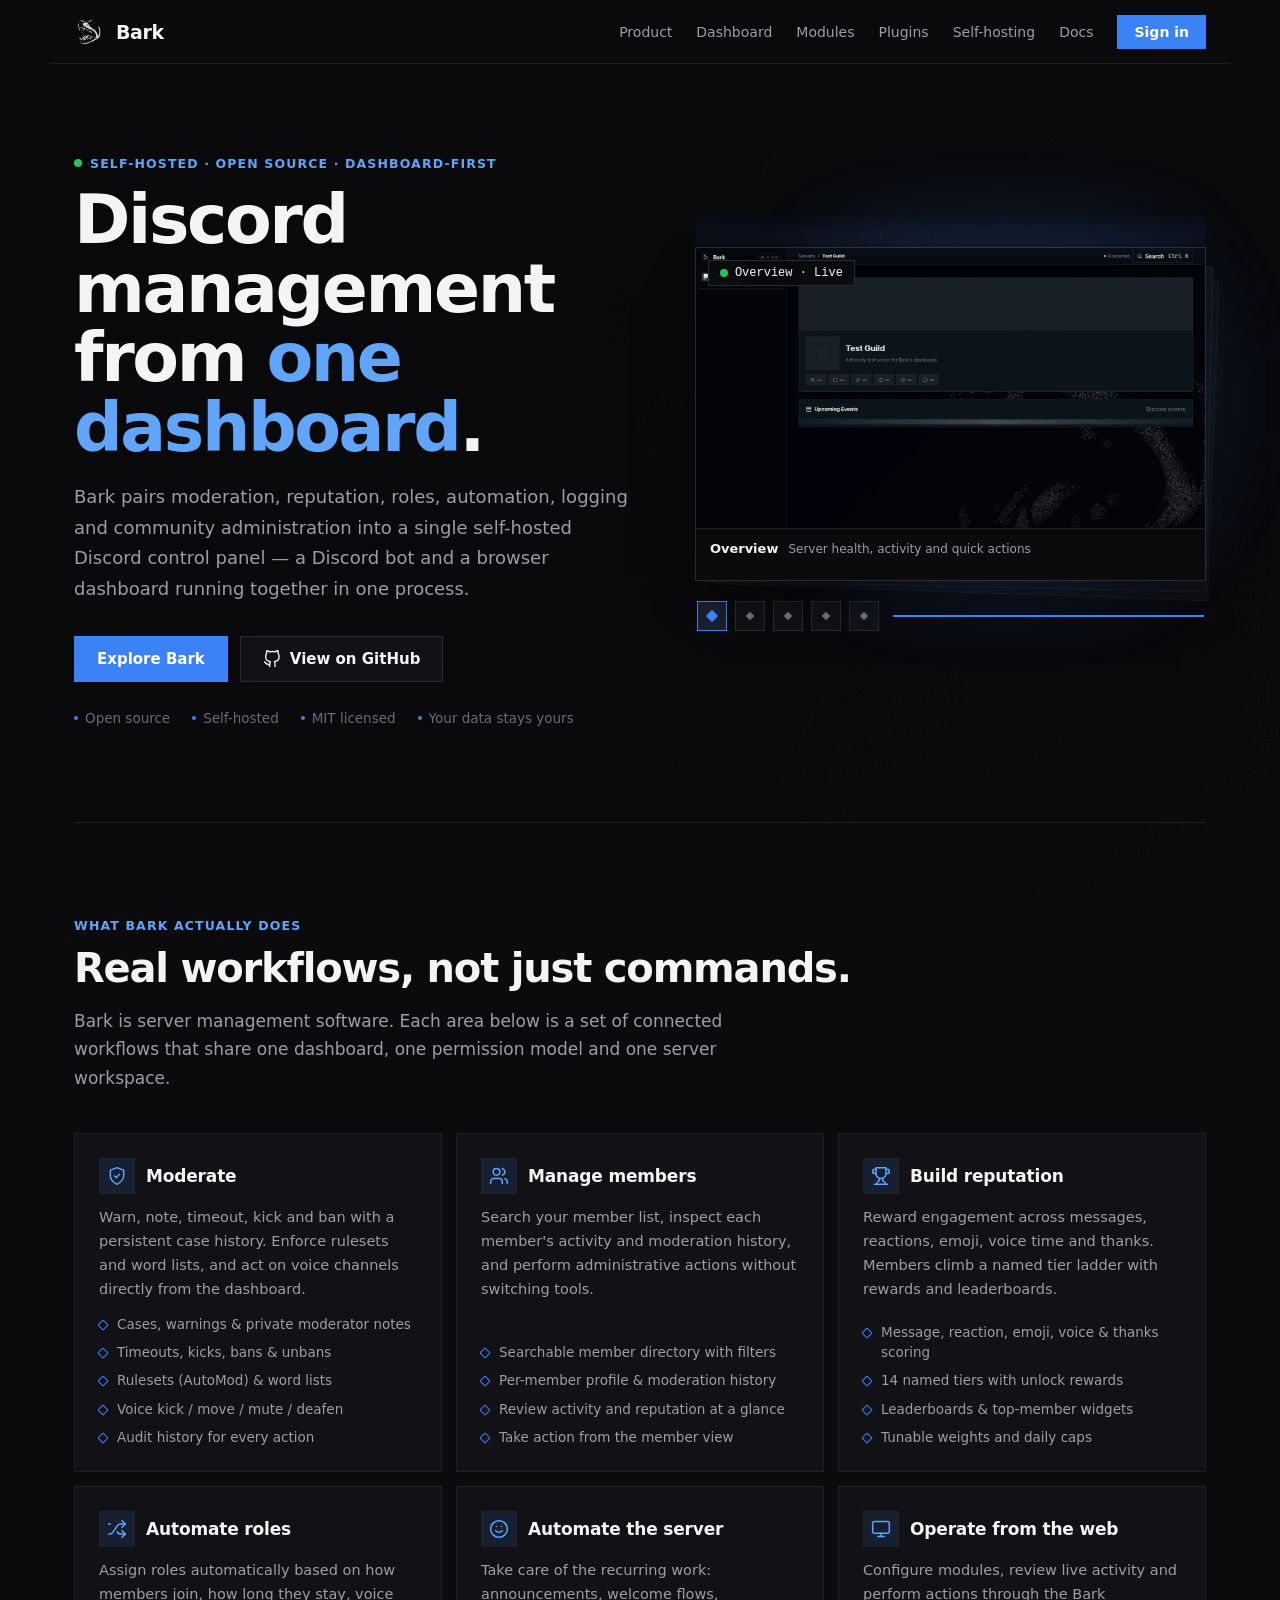
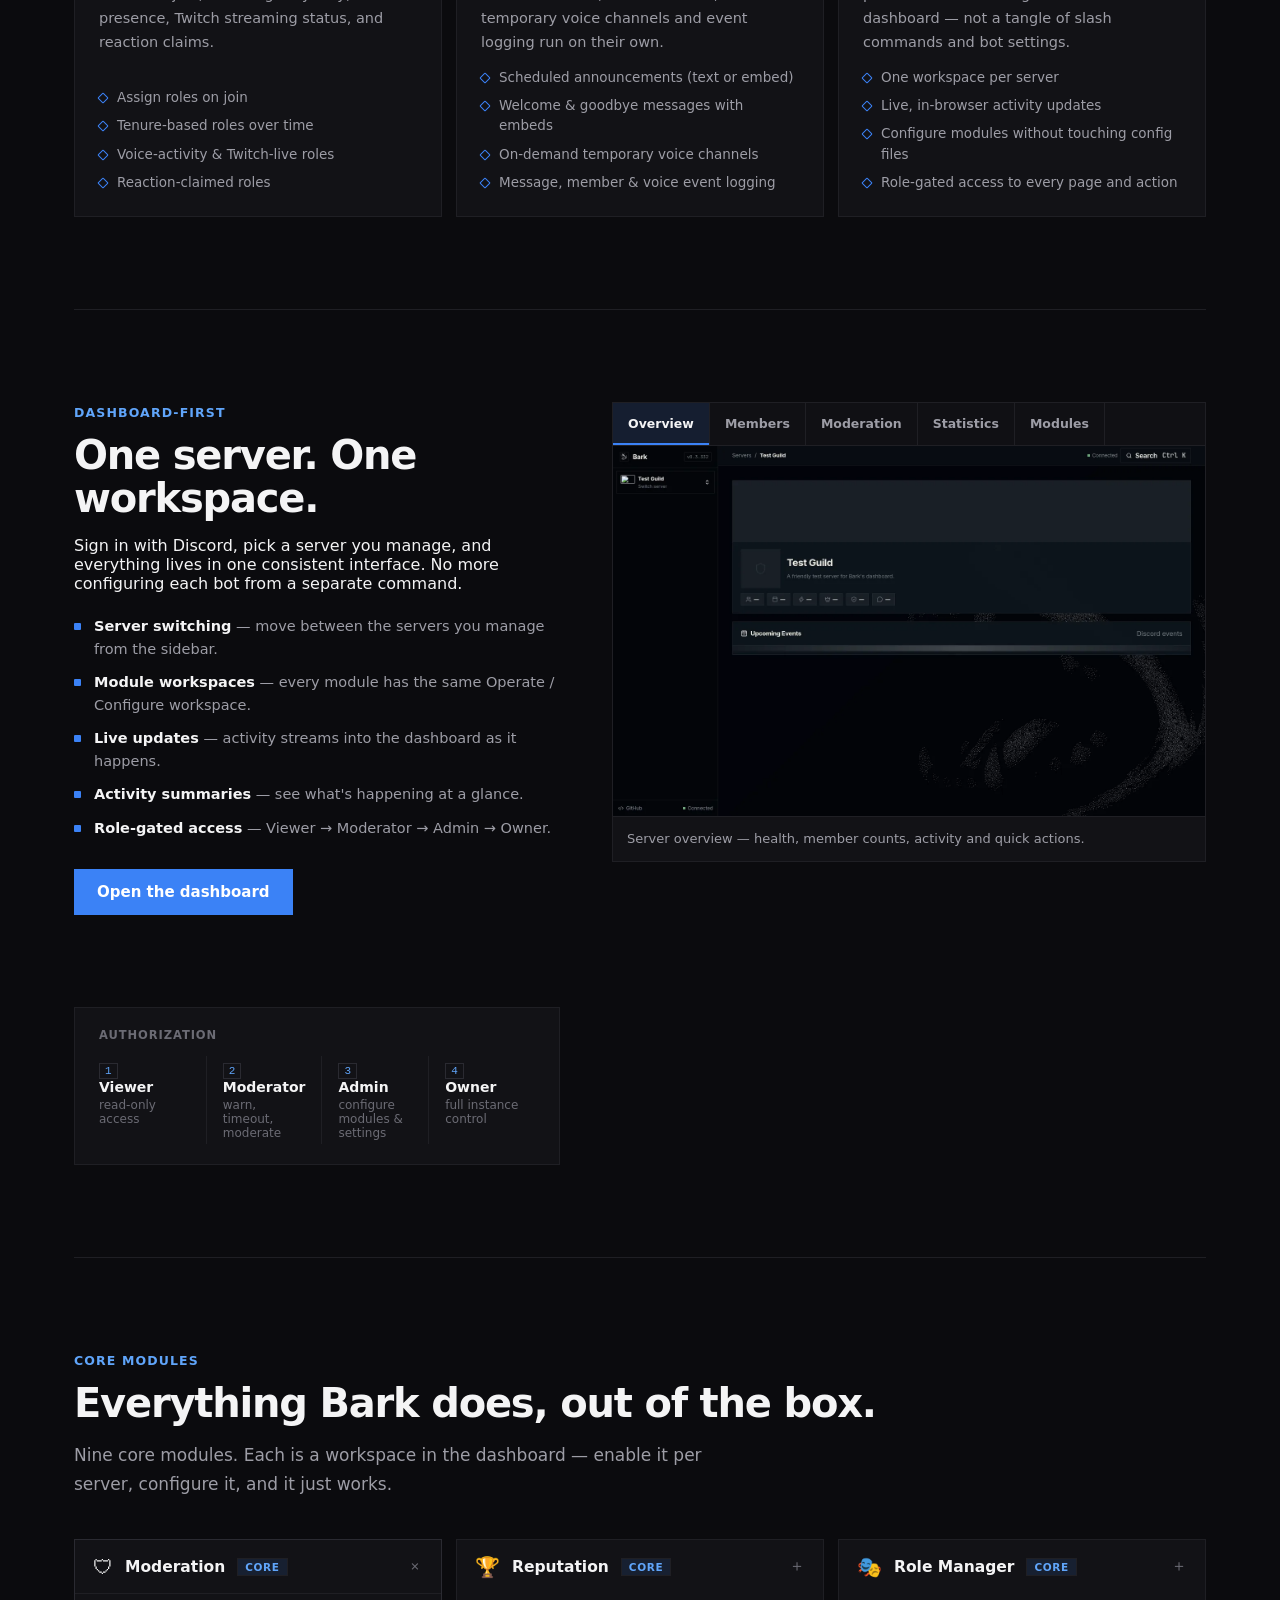
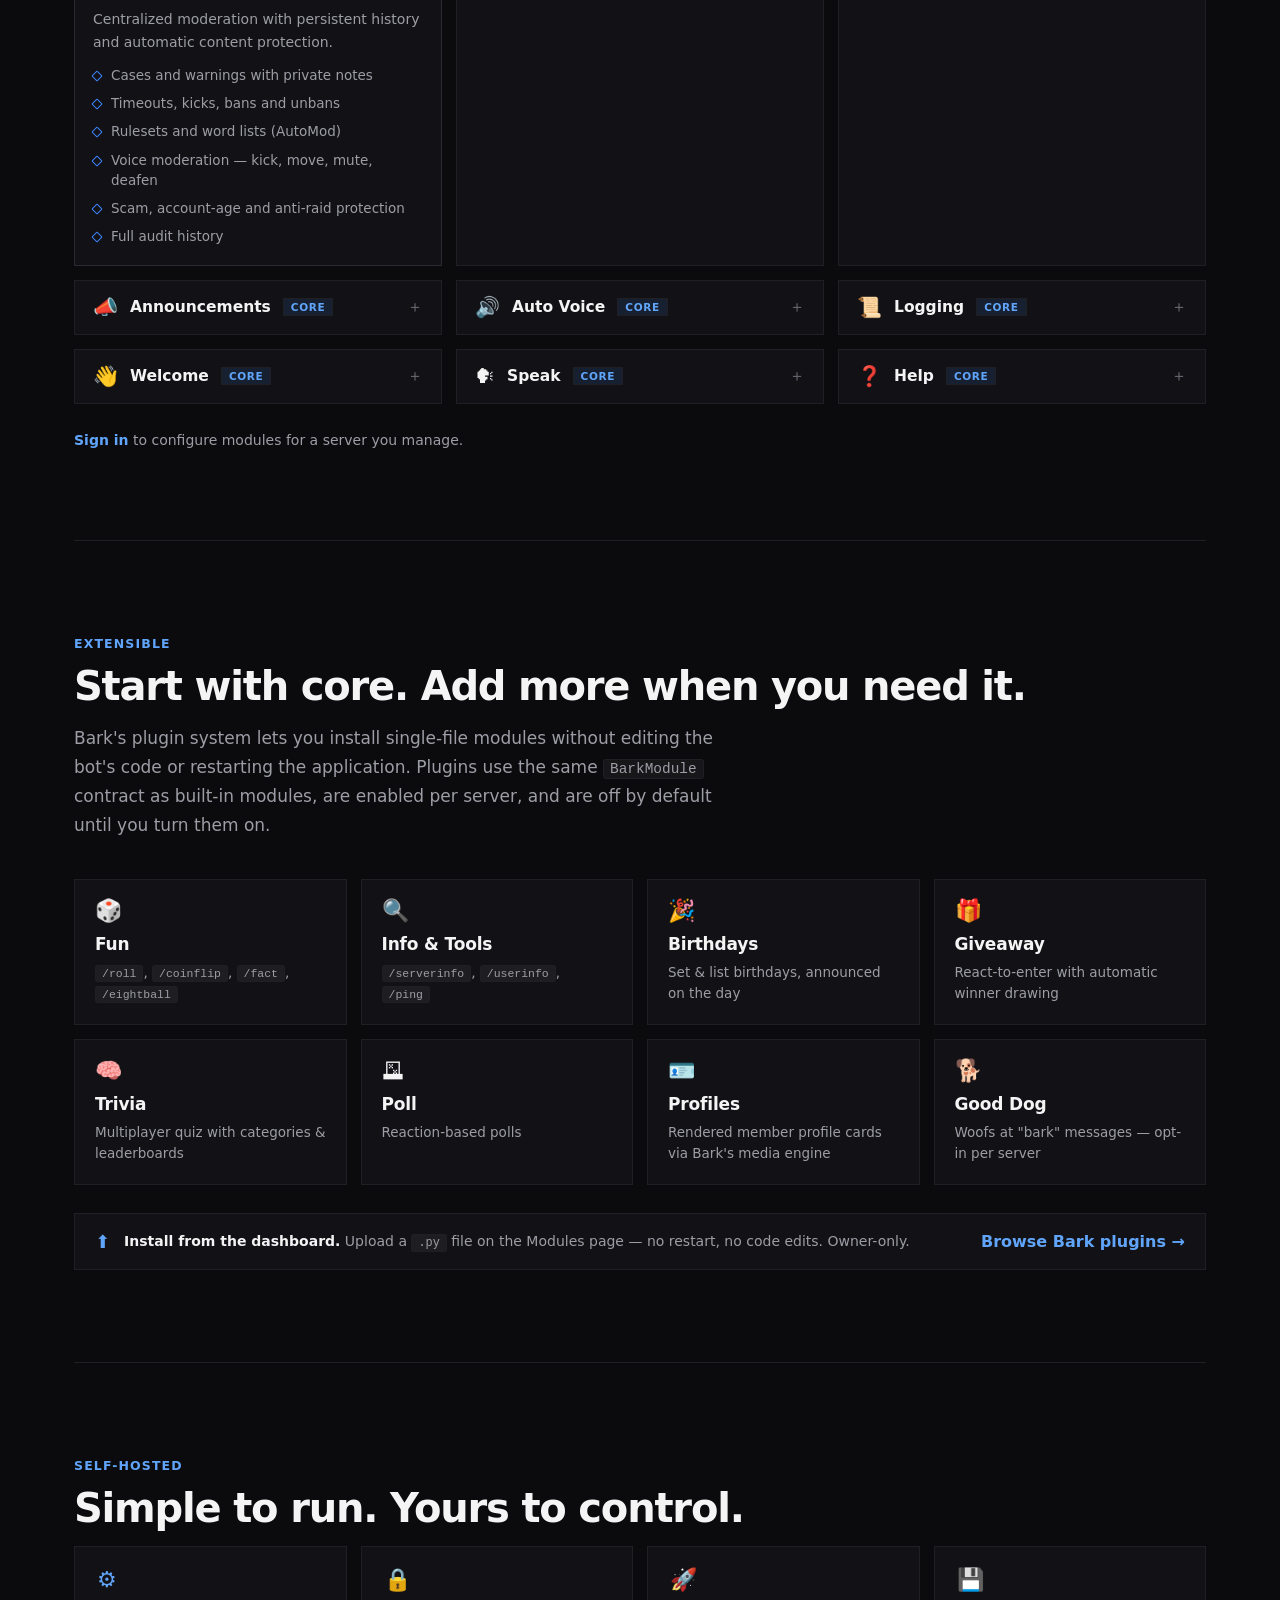
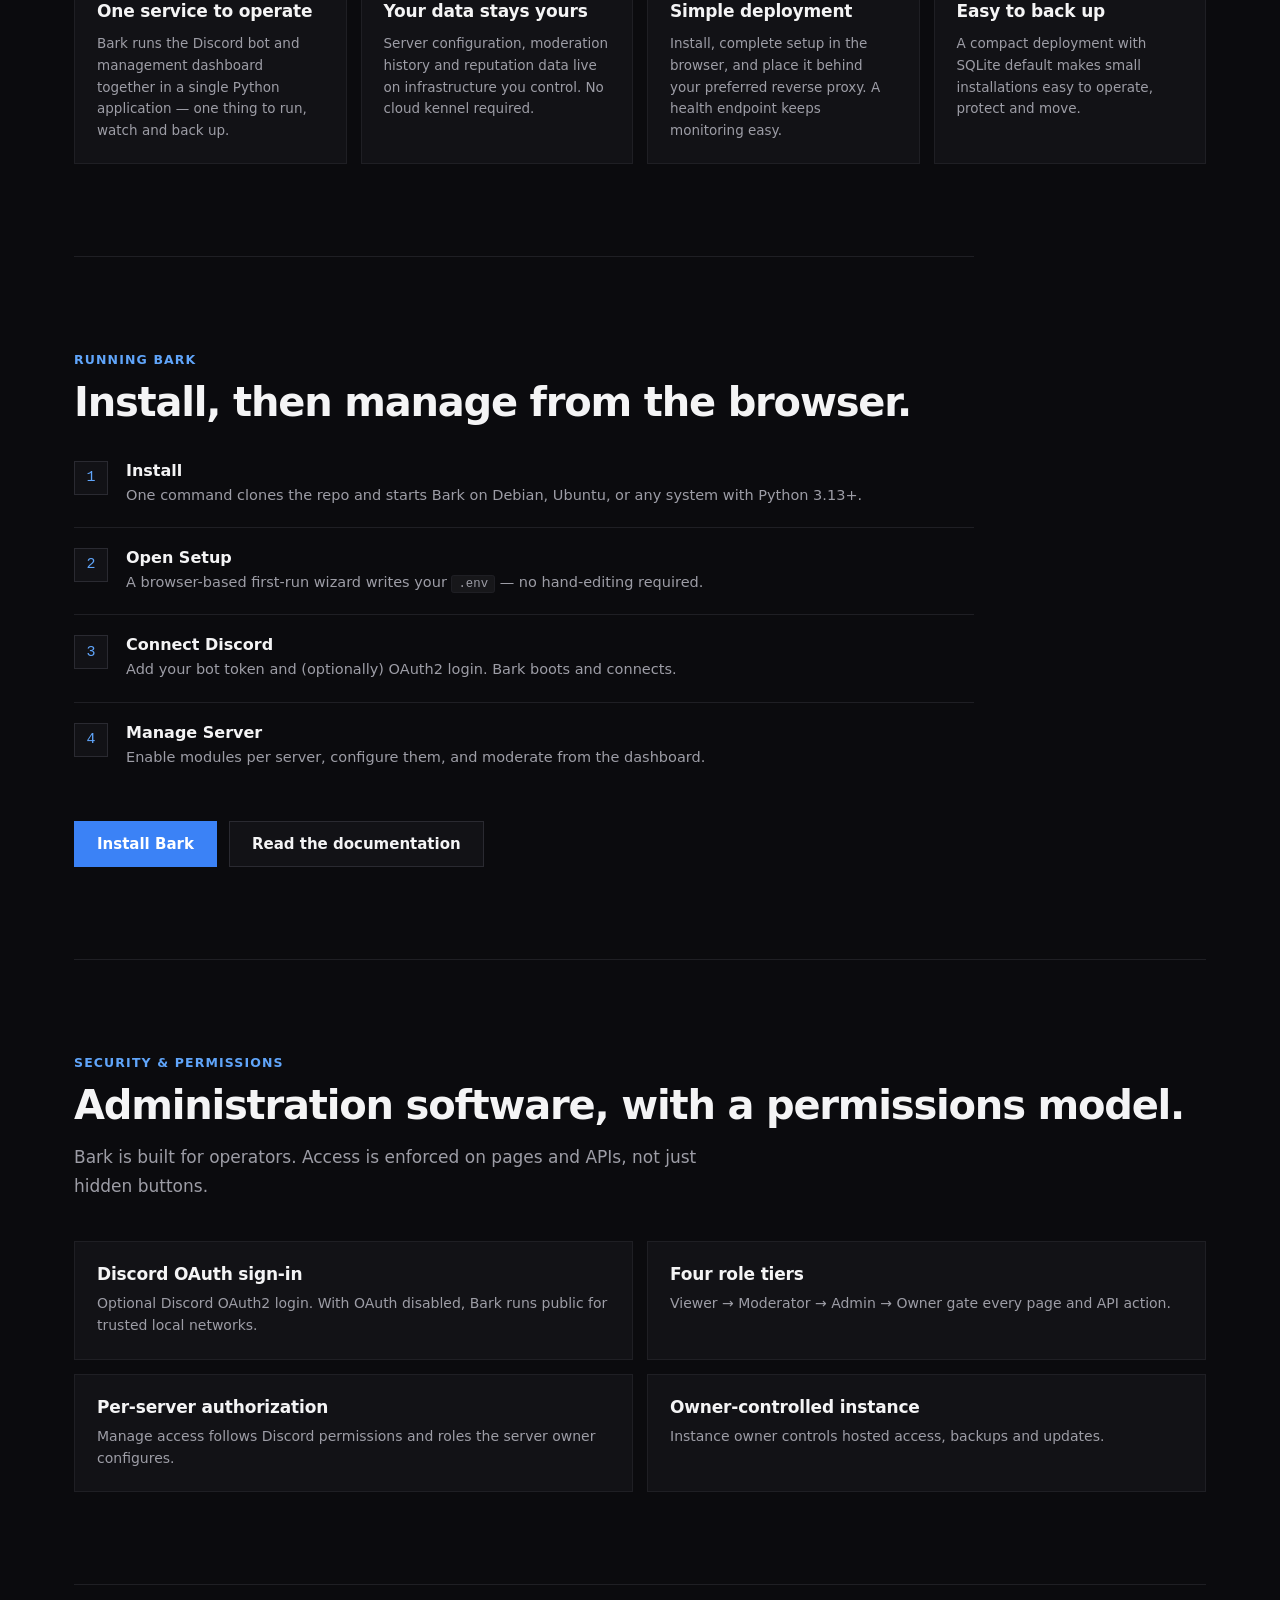
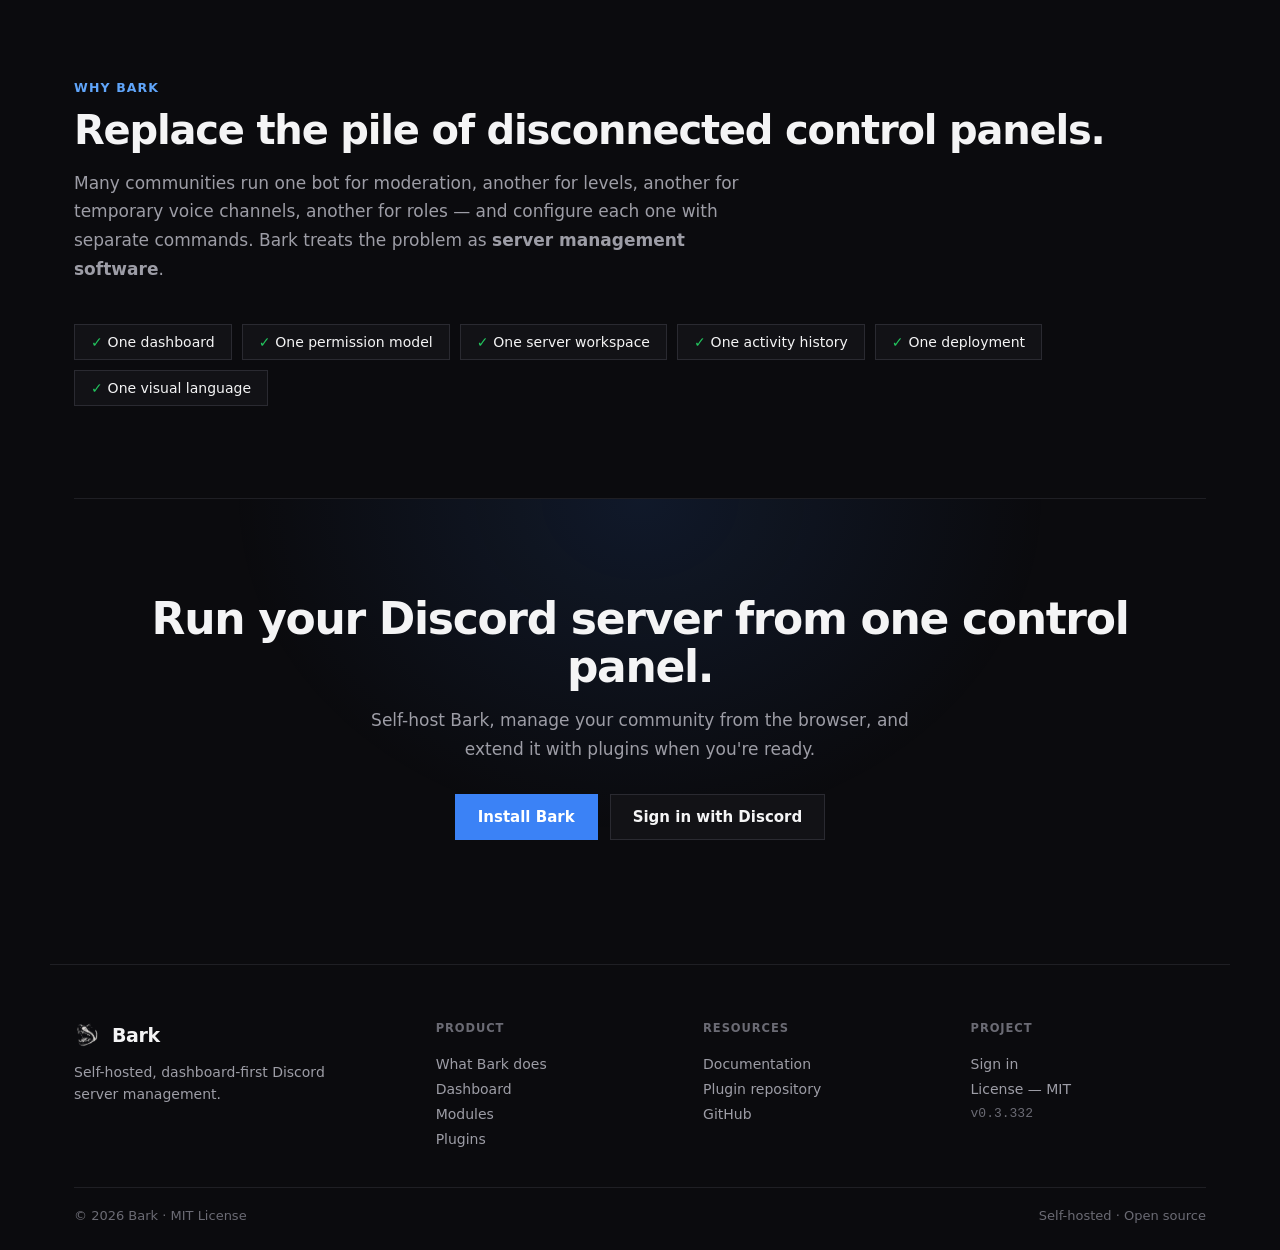
==== index.html @ 57fdc461 "feat: animate hero through dashboard pages with vivid 3D transforms" ====
<!doctype html>
<html lang="en" data-theme="dark">
<head>
  <meta charset="utf-8">
  <meta name="viewport" content="width=device-width, initial-scale=1">
  <title>Bark — Self-hosted Discord server management</title>
  <meta name="description" content="Bark is a self-hosted, dashboard-first Discord management bot for moderation, reputation, roles, automation, logging and community administration. Discord bot and web dashboard in one process.">
  <link rel="canonical" href="https://bark.warx.org/">

  <!-- Open Graph -->
  <meta property="og:site_name" content="Bark">
  <meta property="og:title" content="Bark — Self-hosted Discord server management">
  <meta property="og:description" content="A self-hosted, dashboard-first Discord management bot. Moderation, reputation, roles, automation, logging and community administration from one server workspace.">
  <meta property="og:type" content="website">
  <meta property="og:url" content="https://bark.warx.org/">
  <meta property="og:image" content="https://bark.warx.org/assets/bark-og.png">
  <meta property="og:image:width" content="1200">
  <meta property="og:image:height" content="630">
  <meta property="og:image:alt" content="Bark — Discord management from one dashboard">

  <!-- Twitter Card -->
  <meta name="twitter:card" content="summary_large_image">
  <meta name="twitter:title" content="Bark — Self-hosted Discord server management">
  <meta name="twitter:description" content="A self-hosted, dashboard-first Discord management bot. Moderation, reputation, roles, automation, logging and community administration from one server workspace.">
  <meta name="twitter:image" content="https://bark.warx.org/assets/bark-og.png">
  <meta name="twitter:image:alt" content="Bark — Discord management from one dashboard">

  <meta name="theme-color" content="#3b82f6">
  <link rel="icon" type="image/png" href="assets/bark-avatar.png">

  <!-- Self-hosted fonts (matches the dashboard's no-CDN rule) -->
  <link rel="preload" href="assets/fonts/inter-latin.woff2" as="font" type="font/woff2" crossorigin>
  <link rel="preload" href="assets/fonts/inter-latin-600.woff2" as="font" type="font/woff2" crossorigin>
  <link rel="preload" href="assets/fonts/inter-latin-700.woff2" as="font" type="font/woff2" crossorigin>
  <link rel="stylesheet" href="assets/style.css?v=11">
</head>
<body>
  <a class="skip-link" href="#main">Skip to content</a>
  <div class="backdrop" aria-hidden="true"></div>

  <header class="site-header" id="top">
    <a href="/" class="brand" aria-label="Bark home"><img src="assets/bark-avatar.png" alt="" width="32" height="32"><span>Bark</span></a>
    <nav class="site-nav" aria-label="Primary" id="site-nav">
      <a href="#product">Product</a>
      <a href="#dashboard">Dashboard</a>
      <a href="#modules">Modules</a>
      <a href="#plugins">Plugins</a>
      <a href="#self-hosting">Self-hosting</a>
      <a href="https://github.com/warmbo/bark" target="_blank" rel="noopener">Docs</a>
      <a href="/auth/login" class="nav-cta">Sign in</a>
    </nav>
    <button class="nav-toggle" id="nav-toggle" aria-expanded="false" aria-controls="site-nav" aria-label="Toggle navigation">
      <span></span><span></span><span></span>
    </button>
  </header>

  <main id="main">
    <!-- ══════════════ HERO ══════════════ -->
    <section class="hero">
      <div class="hero-inner">
        <div class="eyebrow"><span class="dot-green"></span>Self-hosted · Open source · Dashboard-first</div>
        <h1>Discord management from <span class="accent">one dashboard</span>.</h1>
        <p class="hero-copy">
          Bark pairs moderation, reputation, roles, automation, logging and community
          administration into a single self-hosted Discord control panel — a Discord bot
          and a browser dashboard running together in one process.
        </p>
        <div class="actions">
          <a href="#dashboard" class="button button-primary">Explore Bark</a>
          <a href="https://github.com/warmbo/bark" target="_blank" rel="noopener" class="button button-secondary">
            <svg width="18" height="18" viewBox="0 0 24 24" fill="none" stroke="currentColor" stroke-width="1.8" stroke-linecap="round" stroke-linejoin="round" aria-hidden="true"><path d="M9 19c-5 1.5-5-2.5-7-3m14 6v-3.87a3.37 3.37 0 0 0-.94-2.61c3.14-.35 6.44-1.54 6.44-7A5.44 5.44 0 0 0 20 4.77 5.07 5.07 0 0 0 19.91 1S18.73.65 16 2.48a13.38 13.38 0 0 0-7 0C6.27.65 5.09 1 5.09 1A5.07 5.07 0 0 0 5 4.77a5.44 5.44 0 0 0-1.5 3.78c0 5.42 3.3 6.61 6.44 7A3.37 3.37 0 0 0 9 18.13V22"/></svg>
            View on GitHub
          </a>
        </div>
        <ul class="trust-list" aria-label="Bark trust indicators">
          <li>Open source</li><li>Self-hosted</li><li>MIT licensed</li><li>Your data stays yours</li>
        </ul>
      </div>

      <div class="hero-showcase" data-hero-showcase aria-label="Animated tour of Bark dashboard pages">
        <div class="hero-deck">
          <div class="hero-deck-glow" aria-hidden="true"></div>
          <figure class="hero-page is-active" data-hero-page="overview">
            <img src="assets/screenshots/01-overview.webp" alt="Bark server overview with activity, member counts and quick actions" loading="eager" fetchpriority="high" width="1440" height="900">
            <figcaption><strong>Overview</strong><span>Server health, activity and quick actions</span></figcaption>
          </figure>
          <figure class="hero-page" data-hero-page="members" hidden>
            <img src="assets/screenshots/members.webp" alt="Bark searchable member directory" loading="lazy" width="1440" height="900">
            <figcaption><strong>Members</strong><span>Search, inspect and manage your community</span></figcaption>
          </figure>
          <figure class="hero-page" data-hero-page="moderation" hidden>
            <img src="assets/screenshots/moderation.webp" alt="Bark moderation workspace" loading="lazy" width="1440" height="900">
            <figcaption><strong>Moderation</strong><span>Cases, warnings, rulesets and voice actions</span></figcaption>
          </figure>
          <figure class="hero-page" data-hero-page="stats" hidden>
            <img src="assets/screenshots/stats.webp" alt="Bark statistics dashboard with activity charts" loading="lazy" width="1440" height="900">
            <figcaption><strong>Statistics</strong><span>Growth, engagement and reputation trends</span></figcaption>
          </figure>
          <figure class="hero-page" data-hero-page="modules" hidden>
            <img src="assets/screenshots/modules.webp" alt="Bark modules page with per-server controls" loading="lazy" width="1440" height="900">
            <figcaption><strong>Modules</strong><span>Enable and configure features per server</span></figcaption>
          </figure>
          <div class="shot-status"><span class="dot-green"></span><span data-hero-status aria-live="polite">Overview · Live</span></div>
          <div class="hero-scanline" aria-hidden="true"></div>
        </div>
        <div class="hero-page-controls" aria-label="Choose a dashboard page">
          <button type="button" class="hero-page-dot is-active" data-hero-control="overview" aria-label="Show Overview" aria-pressed="true"></button>
          <button type="button" class="hero-page-dot" data-hero-control="members" aria-label="Show Members" aria-pressed="false"></button>
          <button type="button" class="hero-page-dot" data-hero-control="moderation" aria-label="Show Moderation" aria-pressed="false"></button>
          <button type="button" class="hero-page-dot" data-hero-control="stats" aria-label="Show Statistics" aria-pressed="false"></button>
          <button type="button" class="hero-page-dot" data-hero-control="modules" aria-label="Show Modules" aria-pressed="false"></button>
          <span class="hero-progress" aria-hidden="true"><span class="hero-progress-fill"></span></span>
        </div>
      </div>
    </section>

    <!-- ══════════════ WHAT BARK ACTUALLY DOES ══════════════ -->
    <section class="content-section" id="product">
      <p class="eyebrow">What Bark actually does</p>
      <h2>Real workflows, not just commands.</h2>
      <p class="section-lead">Bark is server management software. Each area below is a set of connected workflows that share one dashboard, one permission model and one server workspace.</p>

      <div class="workflow-grid reveal">
        <article class="workflow-card">
          <div class="wf-head"><span class="wf-icon" aria-hidden="true"><svg width="20" height="20" viewBox="0 0 24 24" fill="none" stroke="currentColor" stroke-width="1.8" stroke-linecap="round" stroke-linejoin="round"><path d="M12 22s8-4 8-10V5l-8-3-8 3v7c0 6 8 10 8 10Z"/><path d="m9 12 2 2 4-4"/></svg></span><h3>Moderate</h3></div>
          <p>Warn, note, timeout, kick and ban with a persistent case history. Enforce rulesets and word lists, and act on voice channels directly from the dashboard.</p>
          <ul class="cap-list">
            <li>Cases, warnings &amp; private moderator notes</li>
            <li>Timeouts, kicks, bans &amp; unbans</li>
            <li>Rulesets (AutoMod) &amp; word lists</li>
            <li>Voice kick / move / mute / deafen</li>
            <li>Audit history for every action</li>
          </ul>
        </article>

        <article class="workflow-card">
          <div class="wf-head"><span class="wf-icon" aria-hidden="true"><svg width="20" height="20" viewBox="0 0 24 24" fill="none" stroke="currentColor" stroke-width="1.8" stroke-linecap="round" stroke-linejoin="round"><path d="M16 21v-2a4 4 0 0 0-4-4H6a4 4 0 0 0-4 4v2"/><circle cx="9" cy="7" r="4"/><path d="M22 21v-2a4 4 0 0 0-3-3.87M16 3.13a4 4 0 0 1 0 7.75"/></svg></span><h3>Manage members</h3></div>
          <p>Search your member list, inspect each member's activity and moderation history, and perform administrative actions without switching tools.</p>
          <ul class="cap-list">
            <li>Searchable member directory with filters</li>
            <li>Per-member profile &amp; moderation history</li>
            <li>Review activity and reputation at a glance</li>
            <li>Take action from the member view</li>
          </ul>
        </article>

        <article class="workflow-card">
          <div class="wf-head"><span class="wf-icon" aria-hidden="true"><svg width="20" height="20" viewBox="0 0 24 24" fill="none" stroke="currentColor" stroke-width="1.8" stroke-linecap="round" stroke-linejoin="round"><path d="M6 9H4.5a2.5 2.5 0 0 1 0-5H6"/><path d="M18 9h1.5a2.5 2.5 0 0 0 0-5H18"/><path d="M4 22h16"/><path d="M10 14.66V17c0 .55-.47.98-.97 1.21C7.85 18.75 7 20.24 7 22"/><path d="M14 14.66V17c0 .55.47.98.97 1.21C16.15 18.75 17 20.24 17 22"/><path d="M18 2H6v7a6 6 0 0 0 12 0V2Z"/></svg></span><h3>Build reputation</h3></div>
          <p>Reward engagement across messages, reactions, emoji, voice time and thanks. Members climb a named tier ladder with rewards and leaderboards.</p>
          <ul class="cap-list">
            <li>Message, reaction, emoji, voice &amp; thanks scoring</li>
            <li>14 named tiers with unlock rewards</li>
            <li>Leaderboards &amp; top-member widgets</li>
            <li>Tunable weights and daily caps</li>
          </ul>
        </article>

        <article class="workflow-card">
          <div class="wf-head"><span class="wf-icon" aria-hidden="true"><svg width="20" height="20" viewBox="0 0 24 24" fill="none" stroke="currentColor" stroke-width="1.8" stroke-linecap="round" stroke-linejoin="round"><path d="M2 18h1.4c1.3 0 2.5-.6 3.3-1.7l6.1-8.6c.8-1.1 2-1.7 3.3-1.7H22"/><path d="m18 2 4 4-4 4"/><path d="M2 6h1.9"/><path d="M22 18h-5.9c-1.3 0-2.6-.7-3.3-1.8l-.5-.8"/><path d="m18 14 4 4-4 4"/></svg></span><h3>Automate roles</h3></div>
          <p>Assign roles automatically based on how members join, how long they stay, voice presence, Twitch streaming status, and reaction claims.</p>
          <ul class="cap-list">
            <li>Assign roles on join</li>
            <li>Tenure-based roles over time</li>
            <li>Voice-activity &amp; Twitch-live roles</li>
            <li>Reaction-claimed roles</li>
          </ul>
        </article>

        <article class="workflow-card">
          <div class="wf-head"><span class="wf-icon" aria-hidden="true"><svg width="20" height="20" viewBox="0 0 24 24" fill="none" stroke="currentColor" stroke-width="1.8" stroke-linecap="round" stroke-linejoin="round"><circle cx="12" cy="12" r="10"/><path d="M8 14s1.5 2 4 2 4-2 4-2"/><line x1="9" y1="9" x2="9.01" y2="9"/><line x1="15" y1="9" x2="15.01" y2="9"/></svg></span><h3>Automate the server</h3></div>
          <p>Take care of the recurring work: announcements, welcome flows, temporary voice channels and event logging run on their own.</p>
          <ul class="cap-list">
            <li>Scheduled announcements (text or embed)</li>
            <li>Welcome &amp; goodbye messages with embeds</li>
            <li>On-demand temporary voice channels</li>
            <li>Message, member &amp; voice event logging</li>
          </ul>
        </article>

        <article class="workflow-card">
          <div class="wf-head"><span class="wf-icon" aria-hidden="true"><svg width="20" height="20" viewBox="0 0 24 24" fill="none" stroke="currentColor" stroke-width="1.8" stroke-linecap="round" stroke-linejoin="round"><rect x="2" y="3" width="20" height="14" rx="2"/><line x1="8" y1="21" x2="16" y2="21"/><line x1="12" y1="17" x2="12" y2="21"/></svg></span><h3>Operate from the web</h3></div>
          <p>Configure modules, review live activity and perform actions through the Bark dashboard — not a tangle of slash commands and bot settings.</p>
          <ul class="cap-list">
            <li>One workspace per server</li>
            <li>Live, in-browser activity updates</li>
            <li>Configure modules without touching config files</li>
            <li>Role-gated access to every page and action</li>
          </ul>
        </article>
      </div>
    </section>

    <!-- ══════════════ DASHBOARD ══════════════ -->
    <section class="content-section dashboard-section" id="dashboard">
      <div class="section-copy">
        <p class="eyebrow">Dashboard-first</p>
        <h2>One server. One workspace.</h2>
        <p>
          Sign in with Discord, pick a server you manage, and everything lives in one
          consistent interface. No more configuring each bot from a separate command.
        </p>
        <ul class="dash-points">
          <li><strong>Server switching</strong> — move between the servers you manage from the sidebar.</li>
          <li><strong>Module workspaces</strong> — every module has the same Operate / Configure workspace.</li>
          <li><strong>Live updates</strong> — activity streams into the dashboard as it happens.</li>
          <li><strong>Activity summaries</strong> — see what's happening at a glance.</li>
          <li><strong>Role-gated access</strong> — Viewer → Moderator → Admin → Owner.</li>
        </ul>
        <a href="/auth/login" class="button button-primary">Open the dashboard</a>
      </div>

      <div class="dashboard-tour reveal" aria-label="Bark dashboard tour">
        <div class="tour-tabs" role="tablist" aria-label="Dashboard views">
          <button type="button" class="tour-tab" role="tab" aria-selected="true" aria-controls="tour-overview" id="tour-tab-overview" data-tour="overview">Overview</button>
          <button type="button" class="tour-tab" role="tab" aria-selected="false" aria-controls="tour-members" id="tour-tab-members" data-tour="members" tabindex="-1">Members</button>
          <button type="button" class="tour-tab" role="tab" aria-selected="false" aria-controls="tour-moderation" id="tour-tab-moderation" data-tour="moderation" tabindex="-1">Moderation</button>
          <button type="button" class="tour-tab" role="tab" aria-selected="false" aria-controls="tour-stats" id="tour-tab-stats" data-tour="stats" tabindex="-1">Statistics</button>
          <button type="button" class="tour-tab" role="tab" aria-selected="false" aria-controls="tour-modules" id="tour-tab-modules" data-tour="modules" tabindex="-1">Modules</button>
        </div>
        <div class="gallery">
        <figure class="gallery-item gallery-item-featured" id="tour-overview" role="tabpanel" aria-labelledby="tour-tab-overview" data-tour-panel="overview">
          <img src="assets/screenshots/01-overview.webp" alt="Bark server overview — stat cards, recent activity, quick actions and server info" loading="lazy" width="1440" height="900">
          <figcaption>Server overview — health, member counts, activity and quick actions.</figcaption>
        </figure>
        <figure class="gallery-item" id="tour-members" role="tabpanel" aria-labelledby="tour-tab-members" data-tour-panel="members">
          <img src="assets/screenshots/members.webp" alt="Bark member directory with search and filters" loading="lazy" width="1440" height="900">
          <figcaption>Member management — locate members and review their state.</figcaption>
        </figure>
        <figure class="gallery-item" id="tour-moderation" role="tabpanel" aria-labelledby="tour-tab-moderation" data-tour-panel="moderation">
          <img src="assets/screenshots/moderation.webp" alt="Bark moderation workspace with Operate and Configure tabs" loading="lazy" width="1440" height="900">
          <figcaption>Moderation — cases, warnings, notes, rulesets and voice.</figcaption>
        </figure>
        <figure class="gallery-item" id="tour-stats" role="tabpanel" aria-labelledby="tour-tab-stats" data-tour-panel="stats">
          <img src="assets/screenshots/stats.webp" alt="Bark statistics page with activity charts" loading="lazy" width="1440" height="900">
          <figcaption>Statistics — growth, activity and engagement, charted.</figcaption>
        </figure>
        <figure class="gallery-item" id="tour-modules" role="tabpanel" aria-labelledby="tour-tab-modules" data-tour-panel="modules">
          <img src="assets/screenshots/modules.webp" alt="Bark modules grid with per-module toggles" loading="lazy" width="1440" height="900">
          <figcaption>Modules — enable and configure every module per server.</figcaption>
        </figure>
        </div>
      </div>

      <div class="perm-band reveal" aria-label="Authorization hierarchy">
        <p class="perm-label">Authorization</p>
        <ol class="perm-steps">
          <li><span class="perm-level">Viewer</span><span class="perm-desc">read-only access</span></li>
          <li><span class="perm-level">Moderator</span><span class="perm-desc">warn, timeout, moderate</span></li>
          <li><span class="perm-level">Admin</span><span class="perm-desc">configure modules &amp; settings</span></li>
          <li><span class="perm-level">Owner</span><span class="perm-desc">full instance control</span></li>
        </ol>
      </div>
    </section>

    <!-- ══════════════ MODULES ══════════════ -->
    <section class="content-section modules-section" id="modules">
      <p class="eyebrow">Core modules</p>
      <h2>Everything Bark does, out of the box.</h2>
      <p class="section-lead">Nine core modules. Each is a workspace in the dashboard — enable it per server, configure it, and it just works.</p>

      <div class="module-grid reveal">
        <details class="module-card" open>
          <summary>
            <span class="mod-icon" aria-hidden="true">🛡</span>
            <span class="mod-title">Moderation</span>
            <span class="mod-tag">core</span>
          </summary>
          <div class="mod-body">
            <p>Centralized moderation with persistent history and automatic content protection.</p>
            <ul class="cap-list">
              <li>Cases and warnings with private notes</li>
              <li>Timeouts, kicks, bans and unbans</li>
              <li>Rulesets and word lists (AutoMod)</li>
              <li>Voice moderation — kick, move, mute, deafen</li>
              <li>Scam, account-age and anti-raid protection</li>
              <li>Full audit history</li>
            </ul>
          </div>
        </details>

        <details class="module-card">
          <summary>
            <span class="mod-icon" aria-hidden="true">🏆</span>
            <span class="mod-title">Reputation</span>
            <span class="mod-tag">core</span>
          </summary>
          <div class="mod-body">
            <p>Levels and reputation built from real engagement.</p>
            <ul class="cap-list">
              <li>Message, emoji, reaction, voice and thanks scoring</li>
              <li>Named tier ladder with rewards</li>
              <li>Leaderboards and top-member widgets</li>
              <li>Configurable weights and daily caps</li>
            </ul>
          </div>
        </details>

        <details class="module-card">
          <summary>
            <span class="mod-icon" aria-hidden="true">🎭</span>
            <span class="mod-title">Role Manager</span>
            <span class="mod-tag">core</span>
          </summary>
          <div class="mod-body">
            <p>Automatic role assignment based on real behavior.</p>
            <ul class="cap-list">
              <li>Roles on join</li>
              <li>Tenure-based roles</li>
              <li>Voice-activity roles</li>
              <li>Twitch-live roles</li>
              <li>Reaction-claimed roles</li>
            </ul>
          </div>
        </details>

        <details class="module-card">
          <summary>
            <span class="mod-icon" aria-hidden="true">📣</span>
            <span class="mod-title">Announcements</span>
            <span class="mod-tag">core</span>
          </summary>
          <div class="mod-body">
            <p>Send text or embed announcements to a configured channel.</p>
            <ul class="cap-list">
              <li>Text or rich embed announcements</li>
              <li>Configurable target channel</li>
              <li>Default embed color</li>
            </ul>
          </div>
        </details>

        <details class="module-card">
          <summary>
            <span class="mod-icon" aria-hidden="true">🔊</span>
            <span class="mod-title">Auto Voice</span>
            <span class="mod-tag">core</span>
          </summary>
          <div class="mod-body">
            <p>On-demand temporary voice channels, configured from the dashboard.</p>
            <ul class="cap-list">
              <li>Create &amp; manage temporary channels</li>
              <li>Configurable naming and limits</li>
              <li>Optional auto-join role</li>
              <li>Owner rename / limit / lock controls</li>
            </ul>
          </div>
        </details>

        <details class="module-card">
          <summary>
            <span class="mod-icon" aria-hidden="true">📜</span>
            <span class="mod-title">Logging</span>
            <span class="mod-tag">core</span>
          </summary>
          <div class="mod-body">
            <p>Discord event logging to keep a record of your server.</p>
            <ul class="cap-list">
              <li>Message edits and deletes</li>
              <li>File uploads</li>
              <li>Member joins and leaves</li>
              <li>Voice state changes</li>
            </ul>
          </div>
        </details>

        <details class="module-card">
          <summary>
            <span class="mod-icon" aria-hidden="true">👋</span>
            <span class="mod-title">Welcome</span>
            <span class="mod-tag">core</span>
          </summary>
          <div class="mod-body">
            <p>Member welcome and goodbye automation.</p>
            <ul class="cap-list">
              <li>Welcome messages</li>
              <li>Goodbye messages</li>
              <li>Optional rich embeds</li>
            </ul>
          </div>
        </details>

        <details class="module-card">
          <summary>
            <span class="mod-icon" aria-hidden="true">🗣</span>
            <span class="mod-title">Speak</span>
            <span class="mod-tag">core</span>
          </summary>
          <div class="mod-body">
            <p>Preset phrases triggered by <code>/bark speak &lt;key&gt;</code>.</p>
            <ul class="cap-list">
              <li>Dashboard-configured phrase keys</li>
              <li>Quick, repeatable responses</li>
            </ul>
          </div>
        </details>

        <details class="module-card">
          <summary>
            <span class="mod-icon" aria-hidden="true">❓</span>
            <span class="mod-title">Help</span>
            <span class="mod-tag">core</span>
          </summary>
          <div class="mod-body">
            <p>Command reference delivered right to members.</p>
            <ul class="cap-list">
              <li>DMs every available slash command</li>
              <li>Dashboard info included</li>
            </ul>
          </div>
        </details>
      </div>
      <p class="section-note"><a href="/auth/login">Sign in</a> to configure modules for a server you manage.</p>
    </section>

    <!-- ══════════════ PLUGINS ══════════════ -->
    <section class="content-section plugins-section" id="plugins">
      <p class="eyebrow">Extensible</p>
      <h2>Start with core. Add more when you need it.</h2>
      <p class="section-lead">
        Bark's plugin system lets you install single-file modules without editing the bot's
        code or restarting the application. Plugins use the same <code>BarkModule</code>
        contract as built-in modules, are enabled per server, and are off by default until
        you turn them on.
      </p>

      <div class="plugin-grid reveal">
        <div class="plugin-card"><span class="plugin-icon" aria-hidden="true">🎲</span><h3>Fun</h3><p><code>/roll</code>, <code>/coinflip</code>, <code>/fact</code>, <code>/eightball</code></p></div>
        <div class="plugin-card"><span class="plugin-icon" aria-hidden="true">🔍</span><h3>Info &amp; Tools</h3><p><code>/serverinfo</code>, <code>/userinfo</code>, <code>/ping</code></p></div>
        <div class="plugin-card"><span class="plugin-icon" aria-hidden="true">🎉</span><h3>Birthdays</h3><p>Set &amp; list birthdays, announced on the day</p></div>
        <div class="plugin-card"><span class="plugin-icon" aria-hidden="true">🎁</span><h3>Giveaway</h3><p>React-to-enter with automatic winner drawing</p></div>
        <div class="plugin-card"><span class="plugin-icon" aria-hidden="true">🧠</span><h3>Trivia</h3><p>Multiplayer quiz with categories &amp; leaderboards</p></div>
        <div class="plugin-card"><span class="plugin-icon" aria-hidden="true">🗳</span><h3>Poll</h3><p>Reaction-based polls</p></div>
        <div class="plugin-card"><span class="plugin-icon" aria-hidden="true">🪪</span><h3>Profiles</h3><p>Rendered member profile cards via Bark's media engine</p></div>
        <div class="plugin-card"><span class="plugin-icon" aria-hidden="true">🐕</span><h3>Good Dog</h3><p>Woofs at "bark" messages — opt-in per server</p></div>
      </div>

      <div class="install-note">
        <span class="note-icon" aria-hidden="true">⬆</span>
        <p><strong>Install from the dashboard.</strong> Upload a <code>.py</code> file on the Modules page — no restart, no code edits. Owner-only.</p>
        <a href="https://github.com/warmbo/bark-plugins" target="_blank" rel="noopener" class="text-link">Browse Bark plugins →</a>
      </div>
    </section>

    <!-- ══════════════ SELF-HOSTING ══════════════ -->
    <section class="content-section self-hosted" id="self-hosting">
      <p class="eyebrow">Self-hosted</p>
      <h2>Simple to run. Yours to control.</h2>
      <div class="host-grid reveal">
        <div class="host-card">
          <span class="host-icon" aria-hidden="true">⚙</span>
          <h3>One service to operate</h3>
          <p>Bark runs the Discord bot and management dashboard together in a single Python application — one thing to run, watch and back up.</p>
        </div>
        <div class="host-card">
          <span class="host-icon" aria-hidden="true">🔒</span>
          <h3>Your data stays yours</h3>
          <p>Server configuration, moderation history and reputation data live on infrastructure you control. No cloud kennel required.</p>
        </div>
        <div class="host-card">
          <span class="host-icon" aria-hidden="true">🚀</span>
          <h3>Simple deployment</h3>
          <p>Install, complete setup in the browser, and place it behind your preferred reverse proxy. A health endpoint keeps monitoring easy.</p>
        </div>
        <div class="host-card">
          <span class="host-icon" aria-hidden="true">💾</span>
          <h3>Easy to back up</h3>
          <p>A compact deployment with SQLite default makes small installations easy to operate, protect and move.</p>
        </div>
      </div>
    </section>

    <!-- ══════════════ INSTALLATION ══════════════ -->
    <section class="content-section install-section" id="install">
      <p class="eyebrow">Running Bark</p>
      <h2>Install, then manage from the browser.</h2>
      <ol class="install-steps reveal">
        <li><span class="step-num">1</span><div><strong>Install</strong><p>One command clones the repo and starts Bark on Debian, Ubuntu, or any system with Python 3.13+.</p></div></li>
        <li><span class="step-num">2</span><div><strong>Open Setup</strong><p>A browser-based first-run wizard writes your <code>.env</code> — no hand-editing required.</p></div></li>
        <li><span class="step-num">3</span><div><strong>Connect Discord</strong><p>Add your bot token and (optionally) OAuth2 login. Bark boots and connects.</p></div></li>
        <li><span class="step-num">4</span><div><strong>Manage Server</strong><p>Enable modules per server, configure them, and moderate from the dashboard.</p></div></li>
      </ol>
      <div class="install-cta">
        <a href="https://github.com/warmbo/bark#quick-start" target="_blank" rel="noopener" class="button button-primary">Install Bark</a>
        <a href="https://github.com/warmbo/bark" target="_blank" rel="noopener" class="button button-secondary">Read the documentation</a>
      </div>
    </section>

    <!-- ══════════════ SECURITY ══════════════ -->
    <section class="content-section security-section" id="security">
      <p class="eyebrow">Security &amp; permissions</p>
      <h2>Administration software, with a permissions model.</h2>
      <p class="section-lead">Bark is built for operators. Access is enforced on pages and APIs, not just hidden buttons.</p>
      <div class="security-grid reveal">
        <div class="sec-item">
          <h3>Discord OAuth sign-in</h3>
          <p>Optional Discord OAuth2 login. With OAuth disabled, Bark runs public for trusted local networks.</p>
        </div>
        <div class="sec-item">
          <h3>Four role tiers</h3>
          <p>Viewer → Moderator → Admin → Owner gate every page and API action.</p>
        </div>
        <div class="sec-item">
          <h3>Per-server authorization</h3>
          <p>Manage access follows Discord permissions and roles the server owner configures.</p>
        </div>
        <div class="sec-item">
          <h3>Owner-controlled instance</h3>
          <p>Instance owner controls hosted access, backups and updates.</p>
        </div>
      </div>
    </section>

    <!-- ══════════════ WHY ══════════════ -->
    <section class="content-section why-section" id="why">
      <p class="eyebrow">Why Bark</p>
      <h2>Replace the pile of disconnected control panels.</h2>
      <p class="section-lead">
        Many communities run one bot for moderation, another for levels, another for temporary
        voice channels, another for roles — and configure each one with separate commands.
        Bark treats the problem as <strong>server management software</strong>.
      </p>
      <div class="share-row reveal">
        <span class="share-item">One dashboard</span>
        <span class="share-item">One permission model</span>
        <span class="share-item">One server workspace</span>
        <span class="share-item">One activity history</span>
        <span class="share-item">One deployment</span>
        <span class="share-item">One visual language</span>
      </div>
    </section>

    <!-- ══════════════ FINAL CTA ══════════════ -->
    <section class="final-cta">
      <h2>Run your Discord server from one control panel.</h2>
      <p>Self-host Bark, manage your community from the browser, and extend it with plugins when you're ready.</p>
      <div class="actions">
        <a href="https://github.com/warmbo/bark#quick-start" target="_blank" rel="noopener" class="button button-primary">Install Bark</a>
        <a href="/auth/login" class="button button-secondary">Sign in with Discord</a>
      </div>
    </section>
  </main>

  <footer class="site-footer">
    <div class="footer-inner">
      <div class="footer-brand">
        <a href="/" class="brand"><img src="assets/bark-avatar.png" alt="" width="28" height="28"><span>Bark</span></a>
        <p>Self-hosted, dashboard-first Discord server management.</p>
      </div>
      <nav class="footer-col" aria-label="Product">
        <p class="footer-head">Product</p>
        <a href="#product">What Bark does</a>
        <a href="#dashboard">Dashboard</a>
        <a href="#modules">Modules</a>
        <a href="#plugins">Plugins</a>
      </nav>
      <nav class="footer-col" aria-label="Resources">
        <p class="footer-head">Resources</p>
        <a href="https://github.com/warmbo/bark" target="_blank" rel="noopener">Documentation</a>
        <a href="https://github.com/warmbo/bark-plugins" target="_blank" rel="noopener">Plugin repository</a>
        <a href="https://github.com/warmbo/bark" target="_blank" rel="noopener">GitHub</a>
      </nav>
      <div class="footer-meta">
        <p class="footer-head">Project</p>
        <a href="/auth/login">Sign in</a>
        <a href="https://github.com/warmbo/bark" target="_blank" rel="noopener">License — MIT</a>
        <span class="footer-version">v0.3.332</span>
      </div>
    </div>
    <div class="footer-bottom">
      <span>© 2026 Bark · MIT License</span>
      <span>Self-hosted · Open source</span>
    </div>
  </footer>

  <script src="assets/site.js?v=5"></script>
</body>
</html>
---- assets/style.css ----
/* ═══════════════════════════════════════════════════════════════
   Bark website — styles derived from the Bark dashboard design system
   (v0.3): sharp, dark navy/near-black, thin borders, electric-blue
   accent, dense, restrained motion, self-hosted fonts, no CDN drift.
   ═══════════════════════════════════════════════════════════════ */

/* ── Tokens (mapped onto Bark's shadcn semantic set) ──────────── */
:root {
  --bg: #0b0b0e;
  --bg-elev: #101014;
  --card: #121216;
  --card-hover: #16161c;
  --border: #1f1f24;
  --border-strong: #2a2a31;
  --foreground: #f4f4f5;
  --muted: #9d9da6;
  --muted-dim: #6b6b74;
  --accent: #3b82f6;
  --accent-hover: #60a5fa;
  --accent-dim: rgba(59, 130, 246, 0.12);
  --green: #22c55e;
  --destructive: #ef4444;
  --amber: #f59e0b;
  --radius: 0px;
  --font-sans: 'Inter', system-ui, -apple-system, 'Segoe UI', Roboto, sans-serif;
  --font-mono: 'JetBrains Mono', ui-monospace, 'SF Mono', Menlo, monospace;
  --max: 1180px;
  --ease: cubic-bezier(.16, 1, .3, 1);
}

/* ── Base ─────────────────────────────────────────────────────── */
* { box-sizing: border-box; margin: 0; padding: 0; }
html {
  background: var(--bg);
  color: var(--foreground);
  font-family: var(--font-sans);
  -webkit-font-smoothing: antialiased;
  -moz-osx-font-smoothing: grayscale;
  scroll-behavior: smooth;
  scroll-padding-top: 80px;
}
body { min-height: 100vh; background: var(--bg); overflow-x: hidden; }

/* First-party wallpaper used as a restrained, fixed backdrop.
   Not stacked with extra filters — the asset already carries its look. */
.backdrop {
  position: fixed;
  inset: 0;
  z-index: 0;
  pointer-events: none;
  background: url('bark-wallpaper.png') center / cover no-repeat;
  opacity: 0.30;
}
.backdrop::after {
  content: '';
  position: absolute;
  inset: 0;
  background: linear-gradient(180deg, rgba(11,11,14,.92) 0%, rgba(11,11,14,.78) 35%, rgba(11,11,14,.86) 100%);
}

.site-header, main, footer { position: relative; z-index: 1; }
main, .site-header, footer { max-width: var(--max); margin: 0 auto; padding: 0 24px; }

a { color: inherit; }
code {
  font-family: var(--font-mono);
  font-size: 0.85em;
  background: rgba(255,255,255,0.05);
  border: 1px solid var(--border);
  padding: 1px 6px;
  border-radius: 3px;
  white-space: nowrap;
}
img { display: block; max-width: 100%; }

::selection { background: var(--accent); color: #fff; }

/* Focus visible (dashboard ring) */
:focus-visible { outline: 2px solid var(--accent); outline-offset: 2px; }

.skip-link {
  position: absolute;
  left: -999px;
  top: 0;
  background: var(--card);
  border: 1px solid var(--border-strong);
  color: var(--foreground);
  padding: 10px 16px;
  z-index: 200;
}
.skip-link:focus { left: 12px; top: 12px; }

/* ── Header / Nav ─────────────────────────────────────────────── */
.site-header {
  height: 64px;
  display: flex;
  align-items: center;
  justify-content: space-between;
  border-bottom: 1px solid var(--border);
  gap: 16px;
}
.brand {
  display: inline-flex;
  align-items: center;
  gap: 10px;
  color: var(--foreground);
  text-decoration: none;
  font-size: 19px;
  font-weight: 700;
  letter-spacing: -0.02em;
}
.brand img { border-radius: 0; }
.site-nav { display: flex; align-items: center; gap: 24px; }
.site-nav > a:not(.nav-cta) {
  color: var(--muted);
  font-size: 14px;
  font-weight: 500;
  text-decoration: none;
  transition: color 160ms var(--ease);
}
.site-nav > a:not(.nav-cta):hover { color: var(--foreground); }
.nav-cta {
  color: #fff;
  font-size: 14px;
  font-weight: 600;
  text-decoration: none;
  background: var(--accent);
  border: 1px solid var(--accent);
  padding: 8px 16px;
  border-radius: var(--radius);
  transition: background 160ms var(--ease), border-color 160ms var(--ease);
}
.nav-cta:hover { background: var(--accent-hover); border-color: var(--accent-hover); }

.nav-toggle {
  display: none;
  flex-direction: column;
  justify-content: center;
  gap: 5px;
  width: 40px;
  height: 40px;
  background: transparent;
  border: 1px solid var(--border);
  border-radius: var(--radius);
  cursor: pointer;
}
.nav-toggle span { display: block; height: 2px; width: 18px; margin: 0 auto; background: var(--foreground); transition: transform 200ms var(--ease), opacity 200ms var(--ease); }
.nav-toggle[aria-expanded="true"] span:nth-child(1) { transform: translateY(7px) rotate(45deg); }
.nav-toggle[aria-expanded="true"] span:nth-child(2) { opacity: 0; }
.nav-toggle[aria-expanded="true"] span:nth-child(3) { transform: translateY(-7px) rotate(-45deg); }

/* ── Shared section / typography ──────────────────────────────── */
.eyebrow {
  display: inline-flex;
  align-items: center;
  gap: 8px;
  color: var(--accent-hover);
  font-size: 12.5px;
  font-weight: 700;
  letter-spacing: 0.09em;
  text-transform: uppercase;
  margin-bottom: 14px;
}
.dot-green {
  display: inline-block;
  width: 8px;
  height: 8px;
  border-radius: 50%;
  background: var(--green);
  box-shadow: 0 0 0 0 rgba(34,197,94,.4);
}
h1 {
  font-size: clamp(40px, 6.4vw, 68px);
  font-weight: 700;
  letter-spacing: -0.035em;
  line-height: 1.02;
  margin-bottom: 20px;
}
h1 .accent { color: var(--accent-hover); }
h2 {
  font-size: clamp(26px, 3.4vw, 40px);
  font-weight: 700;
  letter-spacing: -0.03em;
  line-height: 1.08;
  margin-bottom: 16px;
}
h3 { font-size: 17px; font-weight: 600; letter-spacing: -0.01em; }

.content-section {
  padding: 92px 0;
  border-top: 1px solid var(--border);
}
.section-lead {
  max-width: 680px;
  color: var(--muted);
  font-size: 17px;
  line-height: 1.7;
  margin-bottom: 40px;
}
.section-note { color: var(--muted); font-size: 14px; margin-top: 28px; }
.section-note a { color: var(--accent-hover); text-decoration: none; font-weight: 600; }
.section-note a:hover { text-decoration: underline; }

/* ── Hero ─────────────────────────────────────────────────────── */
.hero {
  padding: 88px 0 96px;
  display: grid;
  grid-template-columns: minmax(0, 1.05fr) minmax(320px, 0.95fr);
  gap: 56px;
  align-items: center;
}
.hero-copy {
  max-width: 560px;
  color: var(--muted);
  font-size: 18px;
  line-height: 1.7;
  margin-bottom: 32px;
}
.actions { display: flex; flex-wrap: wrap; gap: 12px; margin-bottom: 28px; }
.button {
  display: inline-flex;
  align-items: center;
  justify-content: center;
  gap: 9px;
  min-height: 46px;
  padding: 0 22px;
  border: 1px solid var(--border-strong);
  border-radius: var(--radius);
  font-size: 15px;
  font-weight: 600;
  text-decoration: none;
  font-family: var(--font-sans);
  transition: all 170ms var(--ease);
}
.button svg { flex-shrink: 0; }
.button-primary { background: var(--accent); border-color: var(--accent); color: #fff; }
.button-primary:hover { background: var(--accent-hover); border-color: var(--accent-hover); }
.button-secondary { background: var(--card); color: var(--foreground); }
.button-secondary:hover { background: var(--card-hover); border-color: var(--border-strong); }

.trust-list {
  list-style: none;
  display: flex;
  flex-wrap: wrap;
  gap: 8px 22px;
  color: var(--muted-dim);
  font-size: 13.5px;
}
.trust-list li { display: inline-flex; align-items: center; gap: 7px; }
.trust-list li::before { content: ''; width: 4px; height: 4px; border-radius: 50%; background: var(--accent); }

.hero-showcase {
  --hero-page-color: var(--accent);
  position: relative;
  min-width: 0;
  perspective: 1200px;
}
.hero-deck {
  position: relative;
  aspect-ratio: 16 / 10.45;
  border: 1px solid var(--border-strong);
  border-radius: var(--radius);
  background: var(--card);
  box-shadow: 0 24px 60px -24px rgba(0,0,0,.7);
  transform-style: preserve-3d;
  transition: transform 500ms var(--ease), border-color 500ms var(--ease), box-shadow 500ms var(--ease);
}
.hero-showcase:hover .hero-deck,
.hero-showcase:focus-within .hero-deck {
  transform: translateY(-5px) rotateX(1.2deg) rotateY(-1.8deg);
  border-color: color-mix(in oklab, var(--hero-page-color) 55%, var(--border-strong));
  box-shadow: 0 34px 76px -28px color-mix(in oklab, var(--hero-page-color) 40%, rgba(0,0,0,.8));
}
.hero-deck::before,
.hero-deck::after {
  content: '';
  position: absolute;
  inset: 10px -10px -10px 10px;
  border: 1px solid var(--border);
  background: var(--bg-elev);
  z-index: -1;
  transform: translateZ(-24px) rotate(1.2deg);
}
.hero-deck::after {
  inset: 18px -18px -18px 18px;
  opacity: .55;
  transform: translateZ(-42px) rotate(2deg);
}
.hero-deck-glow {
  position: absolute;
  inset: -16%;
  z-index: -2;
  pointer-events: none;
  background: radial-gradient(circle at 58% 46%, color-mix(in oklab, var(--hero-page-color) 34%, transparent), transparent 62%);
  filter: blur(28px);
  opacity: .75;
  transition: background 500ms var(--ease);
}
.hero-page {
  position: absolute;
  inset: 0;
  margin: 0;
  display: flex;
  flex-direction: column;
  overflow: hidden;
  background: var(--card);
  opacity: 0;
  transform: translate3d(15%, 7%, 0) rotateY(-12deg) rotateZ(1.4deg) scale(.91);
  transform-origin: 70% 50%;
  transition: opacity 620ms var(--ease), transform 760ms var(--ease), filter 620ms var(--ease);
  filter: saturate(.72) brightness(.72);
  pointer-events: none;
}
.hero-page.is-active {
  z-index: 2;
  opacity: 1;
  transform: translate3d(0, 0, 0) rotateY(0) rotateZ(0) scale(1);
  filter: saturate(1) brightness(1);
  pointer-events: auto;
}
.hero-page.is-leaving {
  z-index: 1;
  opacity: 0;
  transform: translate3d(-13%, -4%, 0) rotateY(10deg) rotateZ(-1.2deg) scale(.94);
  filter: saturate(.55) brightness(.58) blur(1px);
}
.hero-page img {
  width: 100%;
  min-height: 0;
  flex: 1;
  object-fit: cover;
  object-position: top;
}
.hero-page figcaption {
  display: flex;
  align-items: baseline;
  gap: 10px;
  min-height: 52px;
  padding: 12px 14px;
  border-top: 1px solid var(--border);
  background: rgba(11,11,14,.96);
}
.hero-page figcaption strong { color: var(--foreground); font-size: 13px; }
.hero-page figcaption span { color: var(--muted); font-size: 12px; }
.hero-scanline {
  position: absolute;
  z-index: 4;
  left: 0;
  right: 0;
  top: -12%;
  height: 16%;
  pointer-events: none;
  opacity: .38;
  background: linear-gradient(180deg, transparent, color-mix(in oklab, var(--hero-page-color) 18%, transparent), transparent);
  animation: hero-scan 4.2s linear infinite;
}
.shot-status {
  position: absolute;
  top: 12px;
  left: 12px;
  display: inline-flex;
  align-items: center;
  gap: 7px;
  padding: 5px 11px;
  background: rgba(11,11,14,.82);
  border: 1px solid var(--border-strong);
  color: var(--foreground);
  font-family: var(--font-mono);
  font-size: 12px;
  z-index: 5;
  backdrop-filter: blur(8px);
}
.hero-page-controls {
  display: flex;
  align-items: center;
  gap: 8px;
  margin-top: 20px;
  padding: 0 2px;
}
.hero-page-dot {
  width: 30px;
  height: 30px;
  display: inline-grid;
  place-items: center;
  border: 1px solid var(--border-strong);
  border-radius: var(--radius);
  background: var(--card);
  cursor: pointer;
  transition: transform 180ms var(--ease), border-color 180ms var(--ease), background 180ms var(--ease);
}
.hero-page-dot::before {
  content: '';
  width: 6px;
  height: 6px;
  background: var(--muted-dim);
  transform: rotate(45deg);
  transition: transform 180ms var(--ease), background 180ms var(--ease);
}
.hero-page-dot:hover { transform: translateY(-2px); border-color: var(--muted); }
.hero-page-dot.is-active { border-color: var(--hero-page-color); background: color-mix(in oklab, var(--hero-page-color) 13%, var(--card)); }
.hero-page-dot.is-active::before { background: var(--hero-page-color); transform: rotate(45deg) scale(1.45); }
.hero-progress {
  position: relative;
  flex: 1;
  height: 2px;
  margin-left: 6px;
  overflow: hidden;
  background: var(--border);
}
.hero-progress-fill {
  display: block;
  width: 100%;
  height: 100%;
  background: var(--hero-page-color);
  transform: scaleX(0);
  transform-origin: left;
}
.hero-progress-fill.is-running { animation: hero-progress 4.6s linear forwards; }
.hero-showcase.is-paused .hero-progress-fill { animation-play-state: paused; }

@keyframes hero-progress { to { transform: scaleX(1); } }
@keyframes hero-scan { 0% { transform: translateY(0); } 100% { transform: translateY(760%); } }

/* ── What Bark Actually Does ──────────────────────────────────── */
.workflow-grid {
  display: grid;
  grid-template-columns: repeat(3, 1fr);
  gap: 14px;
}
.workflow-card {
  background: var(--card);
  border: 1px solid var(--border);
  border-radius: var(--radius);
  padding: 24px;
  display: flex;
  flex-direction: column;
  gap: 12px;
  transition: border-color 180ms var(--ease), background 180ms var(--ease);
}
.workflow-card:hover { border-color: var(--border-strong); background: var(--card-hover); }
.wf-head { display: flex; align-items: center; gap: 11px; }
.wf-icon {
  display: inline-flex;
  align-items: center;
  justify-content: center;
  width: 36px;
  height: 36px;
  flex-shrink: 0;
  color: var(--accent-hover);
  background: var(--accent-dim);
  border: 1px solid var(--border);
  border-radius: var(--radius);
}
.workflow-card > p { color: var(--muted); font-size: 14.5px; line-height: 1.65; }
.cap-list { list-style: none; display: flex; flex-direction: column; gap: 8px; margin-top: auto; }
.cap-list li {
  position: relative;
  padding-left: 18px;
  color: var(--muted);
  font-size: 13.5px;
  line-height: 1.5;
}
.cap-list li::before {
  content: '';
  position: absolute;
  left: 0;
  top: 7px;
  width: 6px;
  height: 6px;
  border: 1px solid var(--accent);
  border-radius: 1px;
  transform: rotate(45deg);
}

/* ── Dashboard ────────────────────────────────────────────────── */
.dashboard-section { display: grid; grid-template-columns: minmax(280px, 0.9fr) minmax(0, 1.1fr); gap: 52px; align-items: start; }
.dash-points { list-style: none; display: flex; flex-direction: column; gap: 11px; margin: 22px 0 30px; }
.dash-points li {
  position: relative;
  padding-left: 20px;
  color: var(--muted);
  font-size: 14.5px;
  line-height: 1.55;
}
.dash-points li::before { content: ''; position: absolute; left: 0; top: 8px; width: 7px; height: 7px; background: var(--accent); border-radius: 1px; }
.dash-points strong { color: var(--foreground); font-weight: 600; }

.dashboard-tour { min-width: 0; }
.tour-tabs {
  display: flex;
  gap: 0;
  overflow-x: auto;
  scrollbar-width: thin;
  border: 1px solid var(--border);
  border-bottom: 0;
  background: var(--bg-elev);
}
.tour-tab {
  appearance: none;
  min-height: 42px;
  padding: 0 15px;
  border: 0;
  border-right: 1px solid var(--border);
  border-radius: var(--radius);
  background: transparent;
  color: var(--muted);
  font: 600 12.5px/1 var(--font-sans);
  white-space: nowrap;
  cursor: pointer;
  transition: color 160ms var(--ease), background 160ms var(--ease);
}
.tour-tab:hover { color: var(--foreground); background: var(--card-hover); }
.tour-tab[aria-selected="true"] {
  color: var(--foreground);
  background: var(--accent-dim);
  box-shadow: inset 0 -2px var(--accent);
}
.gallery { display: grid; grid-template-columns: 1fr 1fr; gap: 14px; }
.dashboard-tour.enhanced .gallery { display: block; }
.dashboard-tour.enhanced .gallery-item { display: none; }
.dashboard-tour.enhanced .gallery-item.is-active { display: block; }
.gallery-item-featured { grid-column: 1 / -1; }
.gallery-item {
  margin: 0;
  background: var(--card);
  border: 1px solid var(--border);
  border-radius: var(--radius);
  overflow: hidden;
  transition: border-color 180ms var(--ease);
}
.gallery-item:hover { border-color: var(--border-strong); }
.gallery-item img { width: 100%; height: auto; }
.gallery-item figcaption { padding: 12px 14px; color: var(--muted); font-size: 13px; line-height: 1.5; border-top: 1px solid var(--border); }

.perm-band {
  margin-top: 40px;
  background: var(--card);
  border: 1px solid var(--border);
  border-radius: var(--radius);
  padding: 20px 24px;
}
.perm-label { color: var(--muted-dim); font-size: 11.5px; font-weight: 700; letter-spacing: 0.08em; text-transform: uppercase; margin-bottom: 14px; }
.perm-steps { list-style: none; display: grid; grid-template-columns: repeat(4, 1fr); gap: 0; counter-reset: perm; }
.perm-steps li { position: relative; padding: 4px 16px 4px 0; }
.perm-steps li + li { border-left: 1px solid var(--border); padding-left: 16px; }
.perm-level { display: block; color: var(--foreground); font-size: 14px; font-weight: 600; }
.perm-desc { display: block; color: var(--muted-dim); font-size: 12px; margin-top: 3px; }
.perm-steps li::before {
  content: counter(perm, decimal);
  counter-increment: perm;
  display: inline-block;
  font-family: var(--font-mono);
  font-size: 11px;
  color: var(--accent-hover);
  border: 1px solid var(--border-strong);
  padding: 1px 5px;
  margin-right: 8px;
  border-radius: var(--radius);
  vertical-align: 1px;
}

/* ── Modules ──────────────────────────────────────────────────── */
.modules-section { max-width: var(--max); }
.module-grid { display: grid; grid-template-columns: repeat(3, 1fr); gap: 14px; }
.module-card {
  background: var(--card);
  border: 1px solid var(--border);
  border-radius: var(--radius);
  transition: border-color 180ms var(--ease), background 180ms var(--ease);
}
.module-card:hover { border-color: var(--border-strong); }
.module-card summary {
  display: flex;
  align-items: center;
  gap: 12px;
  padding: 16px 18px;
  cursor: pointer;
  list-style: none;
  user-select: none;
}
.module-card summary::-webkit-details-marker { display: none; }
.module-card summary::after {
  content: '＋';
  margin-left: auto;
  color: var(--muted-dim);
  font-size: 16px;
  transition: transform 180ms var(--ease);
}
.module-card[open] summary::after { transform: rotate(45deg); }
.mod-icon { font-size: 20px; line-height: 1; }
.mod-title { font-size: 15.5px; font-weight: 600; }
.mod-tag {
  font-size: 10.5px;
  font-weight: 700;
  letter-spacing: 0.06em;
  text-transform: uppercase;
  color: var(--accent-hover);
  background: var(--accent-dim);
  border: 1px solid var(--border);
  padding: 2px 7px;
  border-radius: var(--radius);
}
.module-card[open] { border-color: var(--border-strong); }
.mod-body { padding: 0 18px 18px; border-top: 1px solid var(--border); }
.mod-body p { color: var(--muted); font-size: 14px; line-height: 1.6; margin: 14px 0 12px; }
.mod-body .cap-list { margin-top: 0; }

/* ── Plugins ──────────────────────────────────────────────────── */
.plugins-section { max-width: var(--max); }
.plugin-grid { display: grid; grid-template-columns: repeat(4, 1fr); gap: 14px; }
.plugin-card {
  background: var(--card);
  border: 1px solid var(--border);
  border-radius: var(--radius);
  padding: 20px;
  transition: border-color 180ms var(--ease), background 180ms var(--ease);
}
.plugin-card:hover { border-color: var(--border-strong); background: var(--card-hover); }
.plugin-icon { font-size: 22px; line-height: 1; display: block; margin-bottom: 12px; }
.plugin-card h3 { margin-bottom: 8px; }
.plugin-card p { color: var(--muted); font-size: 13.5px; line-height: 1.55; }

.install-note {
  margin-top: 28px;
  display: flex;
  align-items: center;
  gap: 14px;
  flex-wrap: wrap;
  background: var(--card);
  border: 1px solid var(--border);
  border-radius: var(--radius);
  padding: 16px 20px;
}
.note-icon { color: var(--accent-hover); font-size: 18px; }
.install-note p { flex: 1; min-width: 220px; color: var(--muted); font-size: 14px; line-height: 1.6; }
.install-note strong { color: var(--foreground); }

.text-link { color: var(--accent-hover); font-weight: 600; text-decoration: none; white-space: nowrap; }
.text-link:hover { text-decoration: underline; }

/* ── Self-hosting ─────────────────────────────────────────────── */
.self-hosted { max-width: var(--max); }
.host-grid { display: grid; grid-template-columns: repeat(4, 1fr); gap: 14px; }
.host-card {
  background: var(--card);
  border: 1px solid var(--border);
  border-radius: var(--radius);
  padding: 22px;
  display: flex;
  flex-direction: column;
  gap: 10px;
  transition: border-color 180ms var(--ease);
}
.host-card:hover { border-color: var(--border-strong); }
.host-icon { color: var(--accent-hover); font-size: 22px; line-height: 1; }
.host-card h3 { margin-bottom: 2px; }
.host-card p { color: var(--muted); font-size: 13.5px; line-height: 1.6; }

/* ── Install ──────────────────────────────────────────────────── */
.install-section { max-width: 900px; }
.install-steps { list-style: none; display: flex; flex-direction: column; gap: 0; margin-bottom: 32px; }
.install-steps li { display: flex; gap: 18px; align-items: flex-start; padding: 20px 0; }
.install-steps li + li { border-top: 1px solid var(--border); }
.step-num {
  font-family: var(--font-mono);
  font-size: 15px;
  color: var(--accent-hover);
  border: 1px solid var(--border-strong);
  width: 34px;
  height: 34px;
  display: inline-flex;
  align-items: center;
  justify-content: center;
  flex-shrink: 0;
  border-radius: var(--radius);
  background: var(--card);
}
.install-steps strong { display: block; font-size: 16px; font-weight: 600; margin-bottom: 4px; }
.install-steps p { color: var(--muted); font-size: 14.5px; line-height: 1.6; }
.install-cta { display: flex; flex-wrap: wrap; gap: 12px; }

/* ── Security ─────────────────────────────────────────────────── */
.security-section { max-width: var(--max); }
.security-grid { display: grid; grid-template-columns: repeat(2, 1fr); gap: 14px; }
.sec-item {
  background: var(--card);
  border: 1px solid var(--border);
  border-radius: var(--radius);
  padding: 22px;
  transition: border-color 180ms var(--ease);
}
.sec-item:hover { border-color: var(--border-strong); }
.sec-item h3 { margin-bottom: 8px; }
.sec-item p { color: var(--muted); font-size: 14px; line-height: 1.6; }

/* ── Why ──────────────────────────────────────────────────────── */
.why-section { max-width: var(--max); }
.share-row { display: flex; flex-wrap: wrap; gap: 10px; margin-top: 8px; }
.share-item {
  border: 1px solid var(--border-strong);
  background: var(--card);
  border-radius: var(--radius);
  padding: 9px 16px;
  color: var(--foreground);
  font-size: 14px;
  font-weight: 500;
}
.share-item::before { content: '✓ '; color: var(--green); font-weight: 700; }

/* ── Final CTA ────────────────────────────────────────────────── */
.final-cta {
  padding: 96px 24px;
  text-align: center;
  border-top: 1px solid var(--border);
  background: radial-gradient(60% 120% at 50% 0%, var(--accent-dim) 0%, transparent 60%);
}
.final-cta h2 { font-size: clamp(28px, 4vw, 44px); margin-bottom: 16px; }
.final-cta p { color: var(--muted); font-size: 17px; line-height: 1.7; max-width: 560px; margin: 0 auto 30px; }
.final-cta .actions { justify-content: center; }

/* ── Footer ───────────────────────────────────────────────────── */
.site-footer { padding: 56px 0 28px; border-top: 1px solid var(--border); max-width: var(--max); margin: 0 auto; padding-left: 24px; padding-right: 24px; }
.footer-inner { display: grid; grid-template-columns: 1.4fr 1fr 1fr 1fr; gap: 32px; }
.footer-brand .brand { margin-bottom: 12px; }
.footer-brand p { color: var(--muted); font-size: 14px; line-height: 1.6; max-width: 280px; }
.footer-head { color: var(--muted-dim); font-size: 11.5px; font-weight: 700; letter-spacing: 0.08em; text-transform: uppercase; margin-bottom: 12px; }
.footer-col, .footer-meta { display: flex; flex-direction: column; gap: 9px; }
.footer-col a, .footer-meta a { color: var(--muted); font-size: 14px; text-decoration: none; transition: color 160ms var(--ease); }
.footer-col a:hover, .footer-meta a:hover { color: var(--foreground); }
.footer-version { color: var(--muted-dim); font-family: var(--font-mono); font-size: 13px; }
.footer-bottom {
  margin-top: 40px;
  padding-top: 20px;
  border-top: 1px solid var(--border);
  display: flex;
  justify-content: space-between;
  flex-wrap: wrap;
  gap: 10px;
  color: var(--muted-dim);
  font-size: 13px;
}

/* ── Reveal animation (JS-gated, reduced-motion aware) ────────── */
html.js .reveal { opacity: 0; transform: translateY(16px); transition: opacity 500ms var(--ease), transform 500ms var(--ease); }
html.js .reveal.in-view { opacity: 1; transform: none; }

/* ══════════════ Responsive ══════════════ */
@media (max-width: 1080px) {
  .hero { grid-template-columns: 1fr; gap: 40px; }
  .hero-showcase { max-width: 620px; }
  .workflow-grid { grid-template-columns: repeat(2, 1fr); }
  .module-grid { grid-template-columns: repeat(2, 1fr); }
  .plugin-grid { grid-template-columns: repeat(2, 1fr); }
  .host-grid { grid-template-columns: repeat(2, 1fr); }
  .dashboard-section { grid-template-columns: 1fr; gap: 36px; }
  .footer-inner { grid-template-columns: 1fr 1fr; }
}

@media (max-width: 920px) {
  .site-header { padding: 0 16px; }
  main, .site-header, .site-footer { padding-left: 16px; padding-right: 16px; }
  .nav-toggle { display: flex; }
  .site-nav {
    position: absolute;
    top: 64px;
    left: 16px;
    right: 16px;
    flex-direction: column;
    align-items: stretch;
    gap: 4px;
    background: var(--bg-elev);
    border: 1px solid var(--border);
    padding: 12px;
    display: none;
  }
  .site-nav.open { display: flex; }
  .site-nav > a:not(.nav-cta) { padding: 11px 8px; }
  .nav-cta { text-align: center; margin-top: 4px; }

  .hero { padding: 64px 0 72px; }
  .hero-page figcaption { align-items: flex-start; flex-direction: column; gap: 3px; }
  .hero-deck::after { display: none; }
  h1 { letter-spacing: -0.03em; }
  .workflow-grid { grid-template-columns: 1fr; }
  .module-grid { grid-template-columns: 1fr; }
  .plugin-grid { grid-template-columns: 1fr; }
  .host-grid { grid-template-columns: 1fr; }
  .security-grid { grid-template-columns: 1fr; }
  .gallery { grid-template-columns: 1fr; }
  .gallery-item-featured { grid-column: auto; }
  .perm-steps { grid-template-columns: 1fr 1fr; gap: 14px 0; }
  .perm-steps li + li { border-left: none; }
  .content-section { padding: 64px 0; }
  .footer-inner { grid-template-columns: 1fr; gap: 24px; }
  .footer-bottom { flex-direction: column; }
}

@media (max-width: 400px) {
  .perm-steps { grid-template-columns: 1fr; }
  .trust-list { gap: 8px 14px; }
}

/* ══════════════ Reduced motion ══════════════ */
@media (prefers-reduced-motion: reduce) {
  html { scroll-behavior: auto; }
  html.js .reveal { opacity: 1; transform: none; transition: none; }
  .hero-scanline { display: none !important; }
  .hero-showcase:hover .hero-deck,
  .hero-showcase:focus-within .hero-deck { transform: none; }
  .hero-page { transform: none; filter: none; }
  .hero-progress { display: none; }
  * { transition-duration: 0.01ms !important; animation-duration: 0.01ms !important; }
}
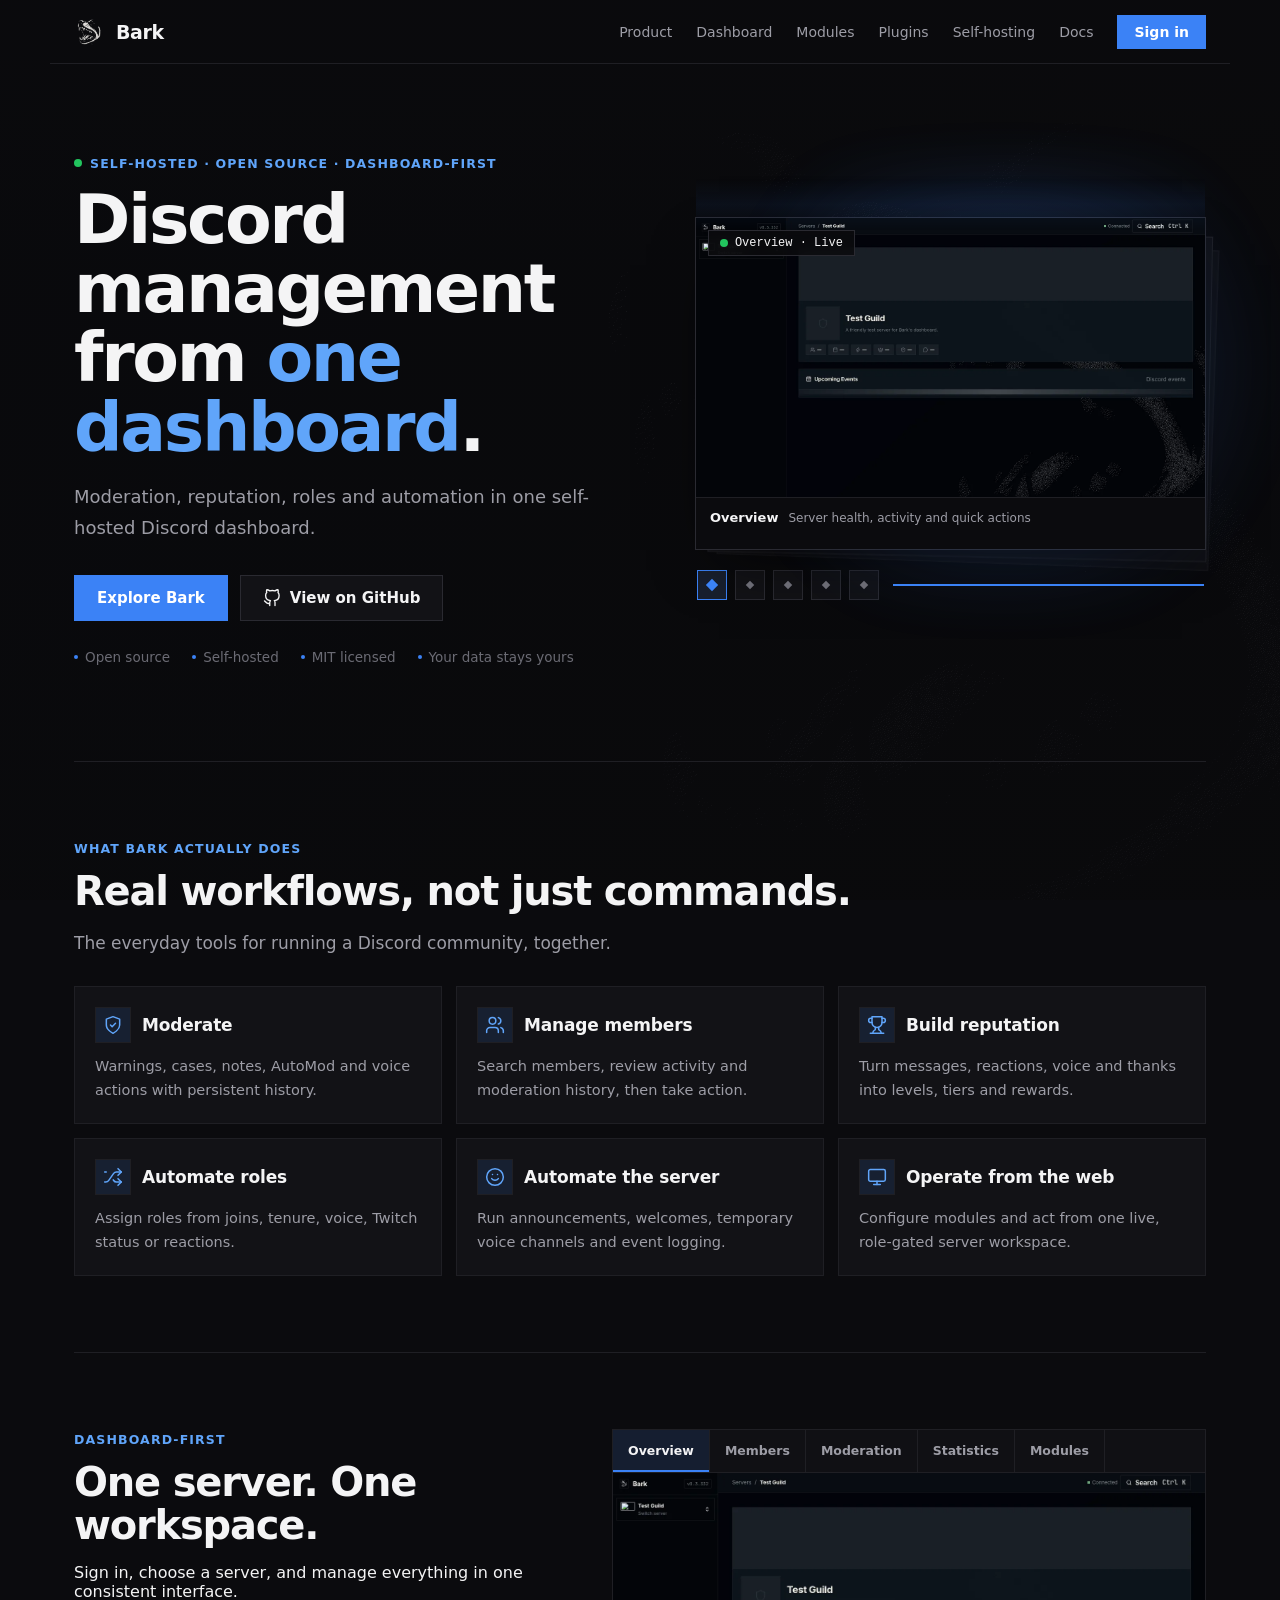
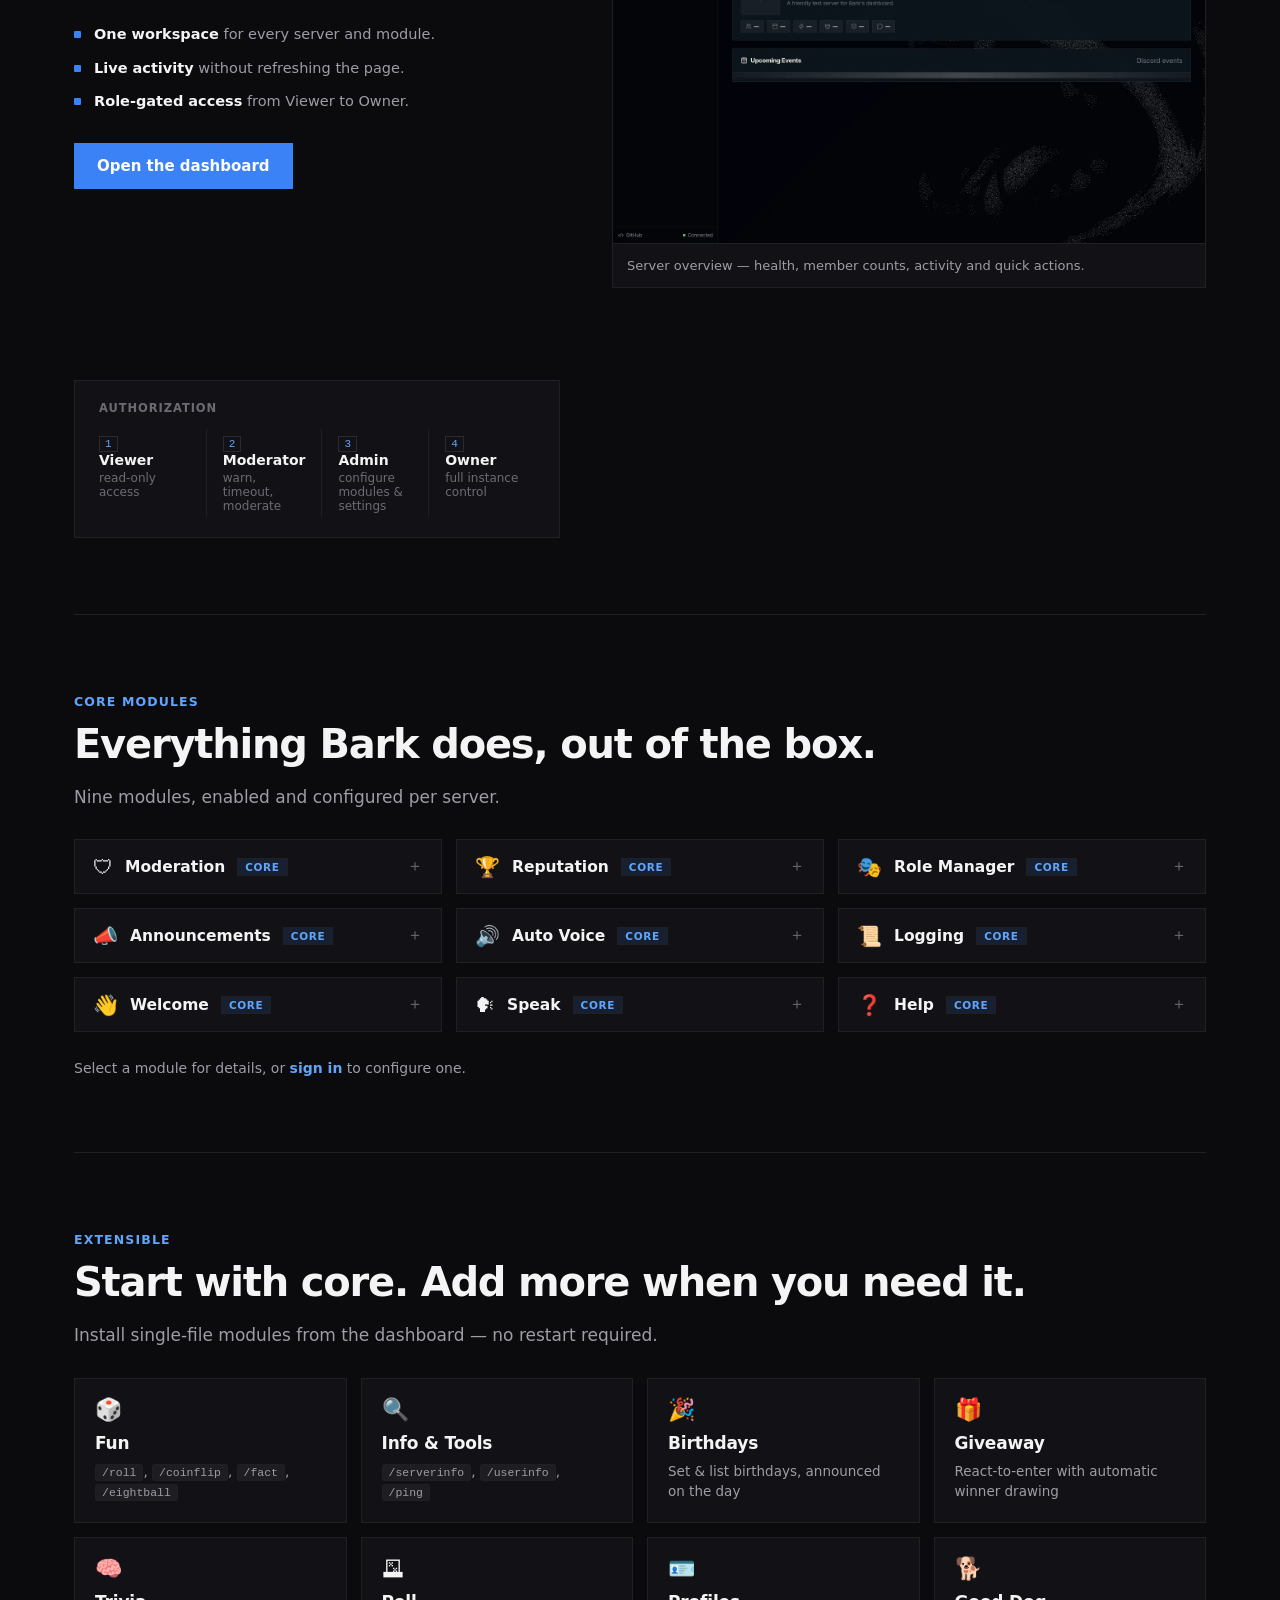
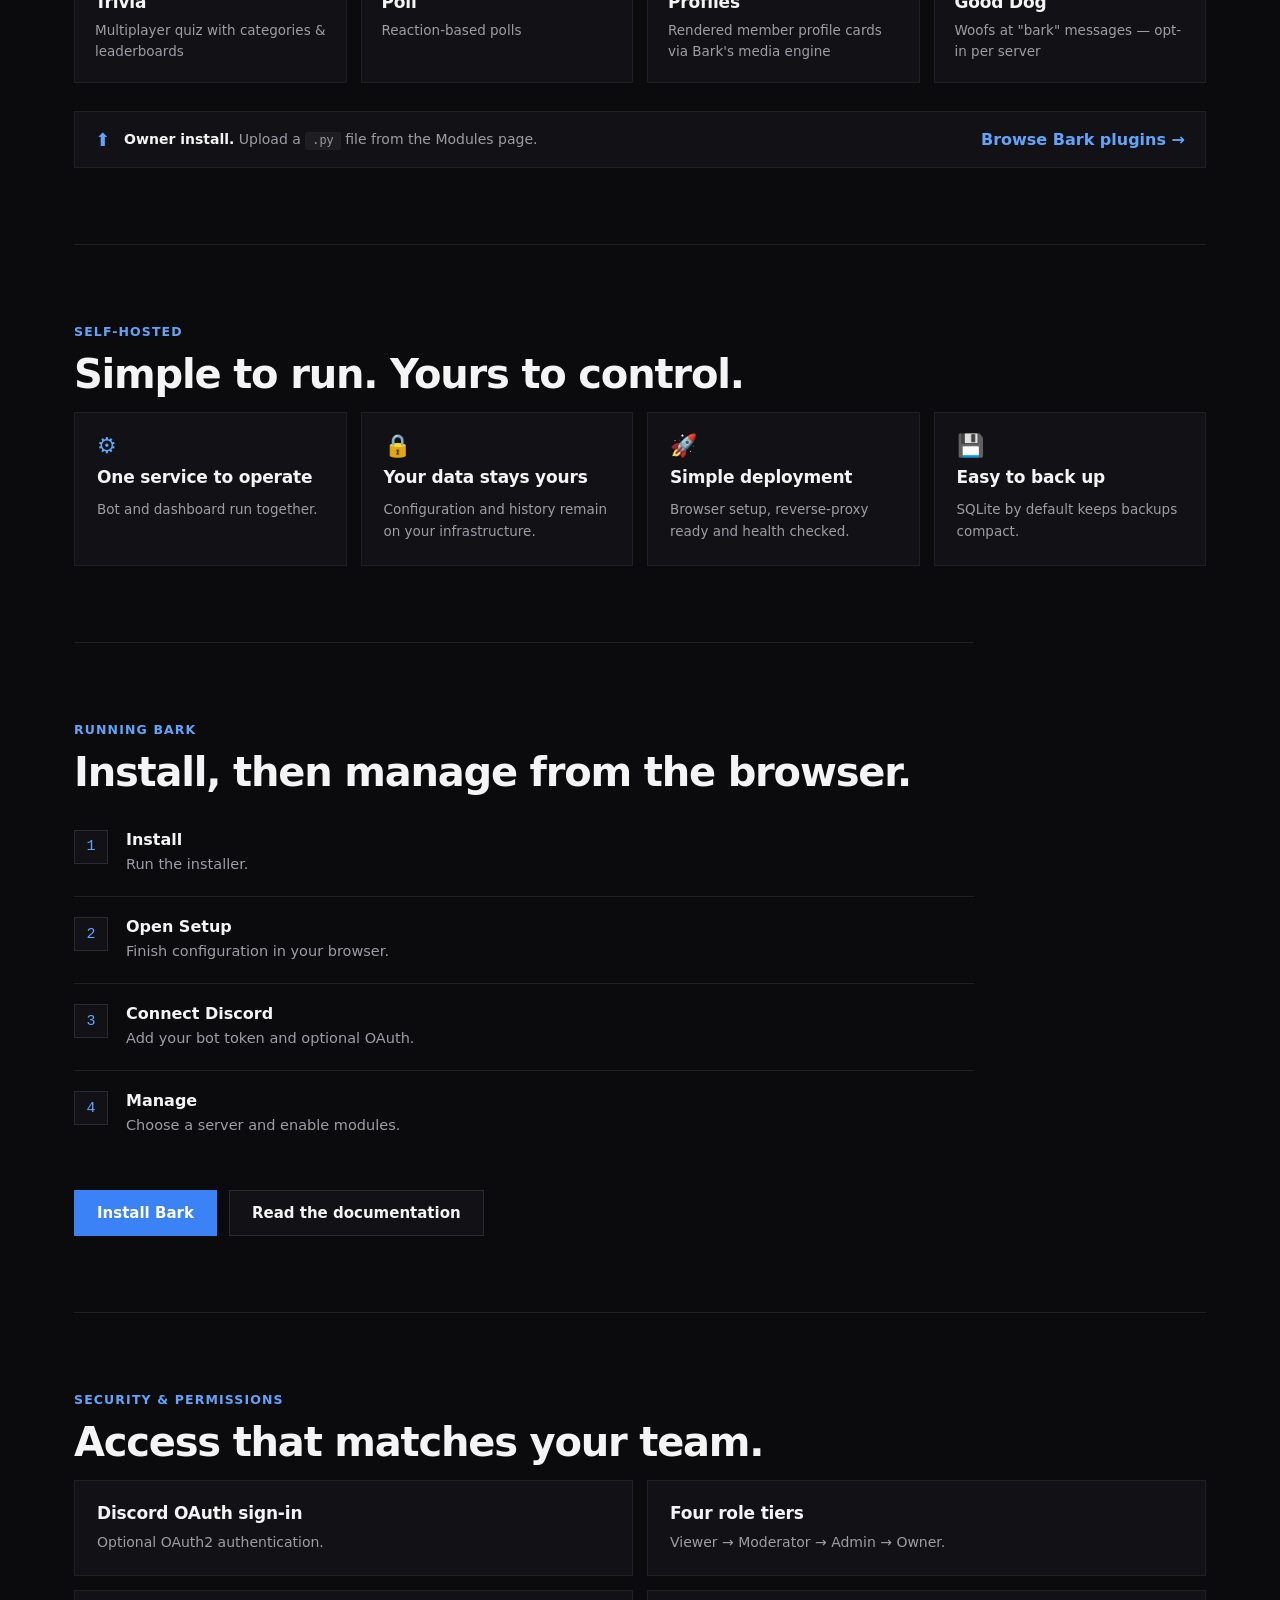
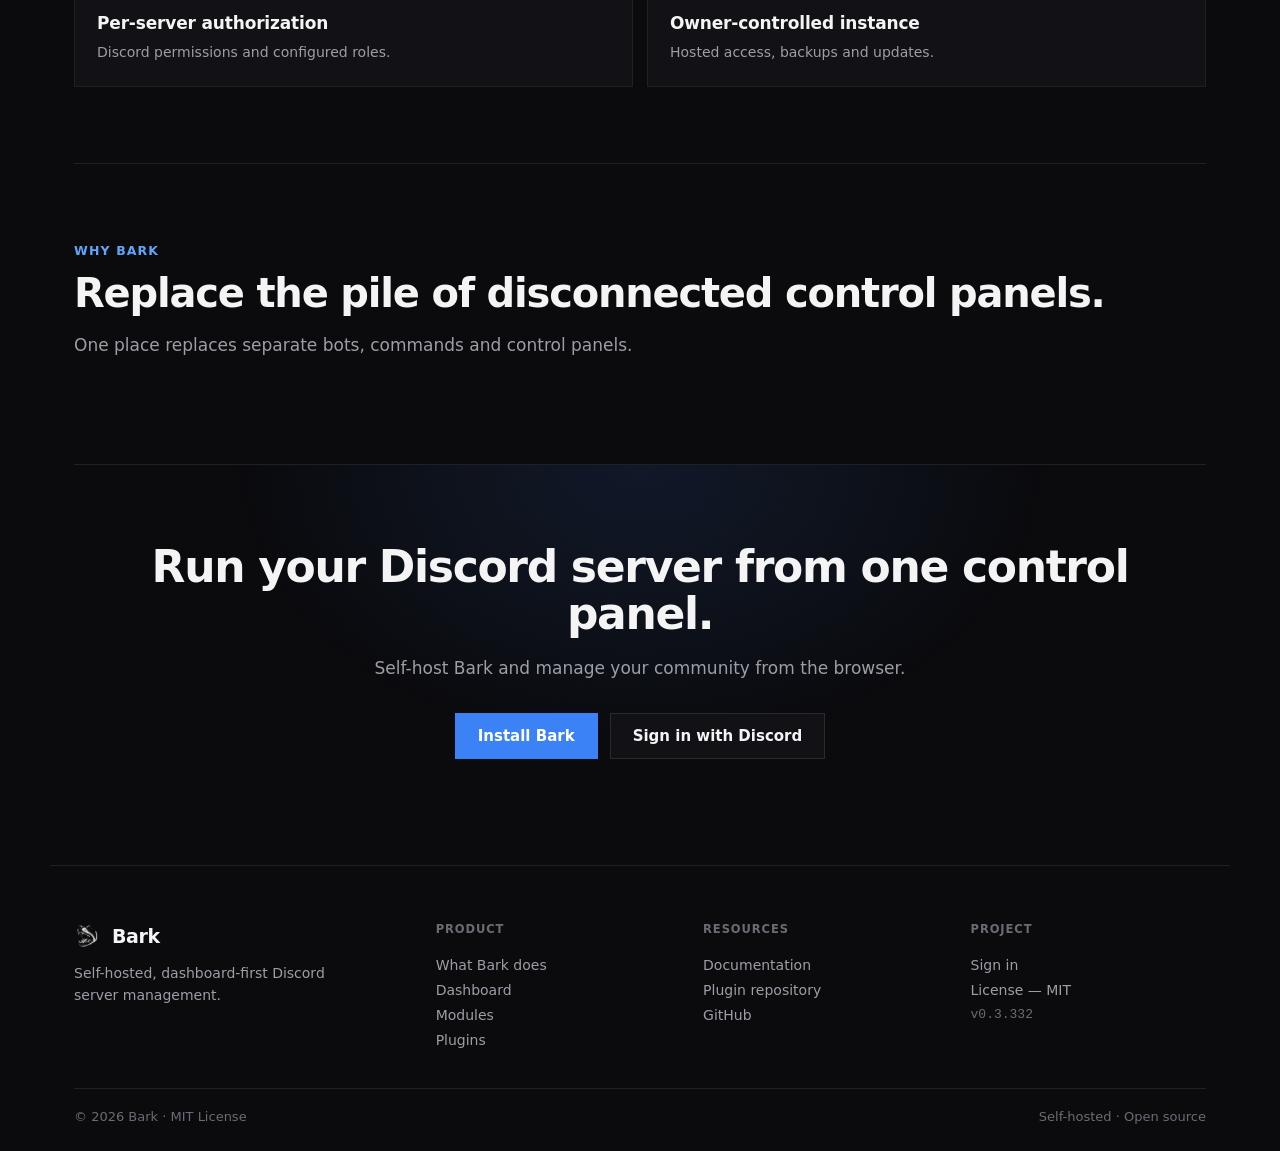
==== commit 0619f8ac: "refine: cut landing-page copy and collapse module detail" ====
--- a/index.html
+++ b/index.html
@@ -32,7 +32,7 @@
   <link rel="preload" href="assets/fonts/inter-latin.woff2" as="font" type="font/woff2" crossorigin>
   <link rel="preload" href="assets/fonts/inter-latin-600.woff2" as="font" type="font/woff2" crossorigin>
   <link rel="preload" href="assets/fonts/inter-latin-700.woff2" as="font" type="font/woff2" crossorigin>
-  <link rel="stylesheet" href="assets/style.css?v=11">
+  <link rel="stylesheet" href="assets/style.css?v=12">
 </head>
 <body>
   <a class="skip-link" href="#main">Skip to content</a>
@@ -60,11 +60,7 @@
       <div class="hero-inner">
         <div class="eyebrow"><span class="dot-green"></span>Self-hosted · Open source · Dashboard-first</div>
         <h1>Discord management from <span class="accent">one dashboard</span>.</h1>
-        <p class="hero-copy">
-          Bark pairs moderation, reputation, roles, automation, logging and community
-          administration into a single self-hosted Discord control panel — a Discord bot
-          and a browser dashboard running together in one process.
-        </p>
+        <p class="hero-copy">Moderation, reputation, roles and automation in one self-hosted Discord dashboard.</p>
         <div class="actions">
           <a href="#dashboard" class="button button-primary">Explore Bark</a>
           <a href="https://github.com/warmbo/bark" target="_blank" rel="noopener" class="button button-secondary">
@@ -118,74 +114,37 @@
     <section class="content-section" id="product">
       <p class="eyebrow">What Bark actually does</p>
       <h2>Real workflows, not just commands.</h2>
-      <p class="section-lead">Bark is server management software. Each area below is a set of connected workflows that share one dashboard, one permission model and one server workspace.</p>
+      <p class="section-lead">The everyday tools for running a Discord community, together.</p>
 
       <div class="workflow-grid reveal">
         <article class="workflow-card">
           <div class="wf-head"><span class="wf-icon" aria-hidden="true"><svg width="20" height="20" viewBox="0 0 24 24" fill="none" stroke="currentColor" stroke-width="1.8" stroke-linecap="round" stroke-linejoin="round"><path d="M12 22s8-4 8-10V5l-8-3-8 3v7c0 6 8 10 8 10Z"/><path d="m9 12 2 2 4-4"/></svg></span><h3>Moderate</h3></div>
-          <p>Warn, note, timeout, kick and ban with a persistent case history. Enforce rulesets and word lists, and act on voice channels directly from the dashboard.</p>
-          <ul class="cap-list">
-            <li>Cases, warnings &amp; private moderator notes</li>
-            <li>Timeouts, kicks, bans &amp; unbans</li>
-            <li>Rulesets (AutoMod) &amp; word lists</li>
-            <li>Voice kick / move / mute / deafen</li>
-            <li>Audit history for every action</li>
-          </ul>
+          <p>Warnings, cases, notes, AutoMod and voice actions with persistent history.</p>
         </article>
 
         <article class="workflow-card">
           <div class="wf-head"><span class="wf-icon" aria-hidden="true"><svg width="20" height="20" viewBox="0 0 24 24" fill="none" stroke="currentColor" stroke-width="1.8" stroke-linecap="round" stroke-linejoin="round"><path d="M16 21v-2a4 4 0 0 0-4-4H6a4 4 0 0 0-4 4v2"/><circle cx="9" cy="7" r="4"/><path d="M22 21v-2a4 4 0 0 0-3-3.87M16 3.13a4 4 0 0 1 0 7.75"/></svg></span><h3>Manage members</h3></div>
-          <p>Search your member list, inspect each member's activity and moderation history, and perform administrative actions without switching tools.</p>
-          <ul class="cap-list">
-            <li>Searchable member directory with filters</li>
-            <li>Per-member profile &amp; moderation history</li>
-            <li>Review activity and reputation at a glance</li>
-            <li>Take action from the member view</li>
-          </ul>
+          <p>Search members, review activity and moderation history, then take action.</p>
         </article>
 
         <article class="workflow-card">
           <div class="wf-head"><span class="wf-icon" aria-hidden="true"><svg width="20" height="20" viewBox="0 0 24 24" fill="none" stroke="currentColor" stroke-width="1.8" stroke-linecap="round" stroke-linejoin="round"><path d="M6 9H4.5a2.5 2.5 0 0 1 0-5H6"/><path d="M18 9h1.5a2.5 2.5 0 0 0 0-5H18"/><path d="M4 22h16"/><path d="M10 14.66V17c0 .55-.47.98-.97 1.21C7.85 18.75 7 20.24 7 22"/><path d="M14 14.66V17c0 .55.47.98.97 1.21C16.15 18.75 17 20.24 17 22"/><path d="M18 2H6v7a6 6 0 0 0 12 0V2Z"/></svg></span><h3>Build reputation</h3></div>
-          <p>Reward engagement across messages, reactions, emoji, voice time and thanks. Members climb a named tier ladder with rewards and leaderboards.</p>
-          <ul class="cap-list">
-            <li>Message, reaction, emoji, voice &amp; thanks scoring</li>
-            <li>14 named tiers with unlock rewards</li>
-            <li>Leaderboards &amp; top-member widgets</li>
-            <li>Tunable weights and daily caps</li>
-          </ul>
+          <p>Turn messages, reactions, voice and thanks into levels, tiers and rewards.</p>
         </article>
 
         <article class="workflow-card">
           <div class="wf-head"><span class="wf-icon" aria-hidden="true"><svg width="20" height="20" viewBox="0 0 24 24" fill="none" stroke="currentColor" stroke-width="1.8" stroke-linecap="round" stroke-linejoin="round"><path d="M2 18h1.4c1.3 0 2.5-.6 3.3-1.7l6.1-8.6c.8-1.1 2-1.7 3.3-1.7H22"/><path d="m18 2 4 4-4 4"/><path d="M2 6h1.9"/><path d="M22 18h-5.9c-1.3 0-2.6-.7-3.3-1.8l-.5-.8"/><path d="m18 14 4 4-4 4"/></svg></span><h3>Automate roles</h3></div>
-          <p>Assign roles automatically based on how members join, how long they stay, voice presence, Twitch streaming status, and reaction claims.</p>
-          <ul class="cap-list">
-            <li>Assign roles on join</li>
-            <li>Tenure-based roles over time</li>
-            <li>Voice-activity &amp; Twitch-live roles</li>
-            <li>Reaction-claimed roles</li>
-          </ul>
+          <p>Assign roles from joins, tenure, voice, Twitch status or reactions.</p>
         </article>
 
         <article class="workflow-card">
           <div class="wf-head"><span class="wf-icon" aria-hidden="true"><svg width="20" height="20" viewBox="0 0 24 24" fill="none" stroke="currentColor" stroke-width="1.8" stroke-linecap="round" stroke-linejoin="round"><circle cx="12" cy="12" r="10"/><path d="M8 14s1.5 2 4 2 4-2 4-2"/><line x1="9" y1="9" x2="9.01" y2="9"/><line x1="15" y1="9" x2="15.01" y2="9"/></svg></span><h3>Automate the server</h3></div>
-          <p>Take care of the recurring work: announcements, welcome flows, temporary voice channels and event logging run on their own.</p>
-          <ul class="cap-list">
-            <li>Scheduled announcements (text or embed)</li>
-            <li>Welcome &amp; goodbye messages with embeds</li>
-            <li>On-demand temporary voice channels</li>
-            <li>Message, member &amp; voice event logging</li>
-          </ul>
+          <p>Run announcements, welcomes, temporary voice channels and event logging.</p>
         </article>
 
         <article class="workflow-card">
           <div class="wf-head"><span class="wf-icon" aria-hidden="true"><svg width="20" height="20" viewBox="0 0 24 24" fill="none" stroke="currentColor" stroke-width="1.8" stroke-linecap="round" stroke-linejoin="round"><rect x="2" y="3" width="20" height="14" rx="2"/><line x1="8" y1="21" x2="16" y2="21"/><line x1="12" y1="17" x2="12" y2="21"/></svg></span><h3>Operate from the web</h3></div>
-          <p>Configure modules, review live activity and perform actions through the Bark dashboard — not a tangle of slash commands and bot settings.</p>
-          <ul class="cap-list">
-            <li>One workspace per server</li>
-            <li>Live, in-browser activity updates</li>
-            <li>Configure modules without touching config files</li>
-            <li>Role-gated access to every page and action</li>
-          </ul>
+          <p>Configure modules and act from one live, role-gated server workspace.</p>
         </article>
       </div>
     </section>
@@ -195,16 +154,11 @@
       <div class="section-copy">
         <p class="eyebrow">Dashboard-first</p>
         <h2>One server. One workspace.</h2>
-        <p>
-          Sign in with Discord, pick a server you manage, and everything lives in one
-          consistent interface. No more configuring each bot from a separate command.
-        </p>
+        <p>Sign in, choose a server, and manage everything in one consistent interface.</p>
         <ul class="dash-points">
-          <li><strong>Server switching</strong> — move between the servers you manage from the sidebar.</li>
-          <li><strong>Module workspaces</strong> — every module has the same Operate / Configure workspace.</li>
-          <li><strong>Live updates</strong> — activity streams into the dashboard as it happens.</li>
-          <li><strong>Activity summaries</strong> — see what's happening at a glance.</li>
-          <li><strong>Role-gated access</strong> — Viewer → Moderator → Admin → Owner.</li>
+          <li><strong>One workspace</strong> for every server and module.</li>
+          <li><strong>Live activity</strong> without refreshing the page.</li>
+          <li><strong>Role-gated access</strong> from Viewer to Owner.</li>
         </ul>
         <a href="/auth/login" class="button button-primary">Open the dashboard</a>
       </div>
@@ -256,25 +210,17 @@
     <section class="content-section modules-section" id="modules">
       <p class="eyebrow">Core modules</p>
       <h2>Everything Bark does, out of the box.</h2>
-      <p class="section-lead">Nine core modules. Each is a workspace in the dashboard — enable it per server, configure it, and it just works.</p>
+      <p class="section-lead">Nine modules, enabled and configured per server.</p>
 
       <div class="module-grid reveal">
-        <details class="module-card" open>
+        <details class="module-card">
           <summary>
             <span class="mod-icon" aria-hidden="true">🛡</span>
             <span class="mod-title">Moderation</span>
             <span class="mod-tag">core</span>
           </summary>
           <div class="mod-body">
-            <p>Centralized moderation with persistent history and automatic content protection.</p>
-            <ul class="cap-list">
-              <li>Cases and warnings with private notes</li>
-              <li>Timeouts, kicks, bans and unbans</li>
-              <li>Rulesets and word lists (AutoMod)</li>
-              <li>Voice moderation — kick, move, mute, deafen</li>
-              <li>Scam, account-age and anti-raid protection</li>
-              <li>Full audit history</li>
-            </ul>
+            <p>Cases, warnings, notes, bans, AutoMod, anti-raid and voice actions.</p>
           </div>
         </details>
 
@@ -285,13 +231,7 @@
             <span class="mod-tag">core</span>
           </summary>
           <div class="mod-body">
-            <p>Levels and reputation built from real engagement.</p>
-            <ul class="cap-list">
-              <li>Message, emoji, reaction, voice and thanks scoring</li>
-              <li>Named tier ladder with rewards</li>
-              <li>Leaderboards and top-member widgets</li>
-              <li>Configurable weights and daily caps</li>
-            </ul>
+            <p>Engagement scoring, named tiers, rewards and leaderboards.</p>
           </div>
         </details>
 
@@ -302,14 +242,7 @@
             <span class="mod-tag">core</span>
           </summary>
           <div class="mod-body">
-            <p>Automatic role assignment based on real behavior.</p>
-            <ul class="cap-list">
-              <li>Roles on join</li>
-              <li>Tenure-based roles</li>
-              <li>Voice-activity roles</li>
-              <li>Twitch-live roles</li>
-              <li>Reaction-claimed roles</li>
-            </ul>
+            <p>Roles from joins, tenure, voice, Twitch status and reactions.</p>
           </div>
         </details>
 
@@ -320,12 +253,7 @@
             <span class="mod-tag">core</span>
           </summary>
           <div class="mod-body">
-            <p>Send text or embed announcements to a configured channel.</p>
-            <ul class="cap-list">
-              <li>Text or rich embed announcements</li>
-              <li>Configurable target channel</li>
-              <li>Default embed color</li>
-            </ul>
+            <p>Text or rich-embed announcements to a configured channel.</p>
           </div>
         </details>
 
@@ -336,13 +264,7 @@
             <span class="mod-tag">core</span>
           </summary>
           <div class="mod-body">
-            <p>On-demand temporary voice channels, configured from the dashboard.</p>
-            <ul class="cap-list">
-              <li>Create &amp; manage temporary channels</li>
-              <li>Configurable naming and limits</li>
-              <li>Optional auto-join role</li>
-              <li>Owner rename / limit / lock controls</li>
-            </ul>
+            <p>Temporary voice channels with naming, access and owner controls.</p>
           </div>
         </details>
 
@@ -353,13 +275,7 @@
             <span class="mod-tag">core</span>
           </summary>
           <div class="mod-body">
-            <p>Discord event logging to keep a record of your server.</p>
-            <ul class="cap-list">
-              <li>Message edits and deletes</li>
-              <li>File uploads</li>
-              <li>Member joins and leaves</li>
-              <li>Voice state changes</li>
-            </ul>
+            <p>Message, file, member and voice-event history.</p>
           </div>
         </details>
 
@@ -370,12 +286,7 @@
             <span class="mod-tag">core</span>
           </summary>
           <div class="mod-body">
-            <p>Member welcome and goodbye automation.</p>
-            <ul class="cap-list">
-              <li>Welcome messages</li>
-              <li>Goodbye messages</li>
-              <li>Optional rich embeds</li>
-            </ul>
+            <p>Welcome and goodbye messages with optional rich embeds.</p>
           </div>
         </details>
 
@@ -386,11 +297,7 @@
             <span class="mod-tag">core</span>
           </summary>
           <div class="mod-body">
-            <p>Preset phrases triggered by <code>/bark speak &lt;key&gt;</code>.</p>
-            <ul class="cap-list">
-              <li>Dashboard-configured phrase keys</li>
-              <li>Quick, repeatable responses</li>
-            </ul>
+            <p>Dashboard-configured phrases for quick, repeatable responses.</p>
           </div>
         </details>
 
@@ -401,27 +308,18 @@
             <span class="mod-tag">core</span>
           </summary>
           <div class="mod-body">
-            <p>Command reference delivered right to members.</p>
-            <ul class="cap-list">
-              <li>DMs every available slash command</li>
-              <li>Dashboard info included</li>
-            </ul>
-          </div>
-        </details>
-      </div>
-      <p class="section-note"><a href="/auth/login">Sign in</a> to configure modules for a server you manage.</p>
+            <p>Available commands and dashboard links delivered by DM.</p>
+          </div>
+        </details>
+      </div>
+      <p class="section-note">Select a module for details, or <a href="/auth/login">sign in</a> to configure one.</p>
     </section>
 
     <!-- ══════════════ PLUGINS ══════════════ -->
     <section class="content-section plugins-section" id="plugins">
       <p class="eyebrow">Extensible</p>
       <h2>Start with core. Add more when you need it.</h2>
-      <p class="section-lead">
-        Bark's plugin system lets you install single-file modules without editing the bot's
-        code or restarting the application. Plugins use the same <code>BarkModule</code>
-        contract as built-in modules, are enabled per server, and are off by default until
-        you turn them on.
-      </p>
+      <p class="section-lead">Install single-file modules from the dashboard — no restart required.</p>
 
       <div class="plugin-grid reveal">
         <div class="plugin-card"><span class="plugin-icon" aria-hidden="true">🎲</span><h3>Fun</h3><p><code>/roll</code>, <code>/coinflip</code>, <code>/fact</code>, <code>/eightball</code></p></div>
@@ -436,7 +334,7 @@
 
       <div class="install-note">
         <span class="note-icon" aria-hidden="true">⬆</span>
-        <p><strong>Install from the dashboard.</strong> Upload a <code>.py</code> file on the Modules page — no restart, no code edits. Owner-only.</p>
+        <p><strong>Owner install.</strong> Upload a <code>.py</code> file from the Modules page.</p>
         <a href="https://github.com/warmbo/bark-plugins" target="_blank" rel="noopener" class="text-link">Browse Bark plugins →</a>
       </div>
     </section>
@@ -449,22 +347,22 @@
         <div class="host-card">
           <span class="host-icon" aria-hidden="true">⚙</span>
           <h3>One service to operate</h3>
-          <p>Bark runs the Discord bot and management dashboard together in a single Python application — one thing to run, watch and back up.</p>
+          <p>Bot and dashboard run together.</p>
         </div>
         <div class="host-card">
           <span class="host-icon" aria-hidden="true">🔒</span>
           <h3>Your data stays yours</h3>
-          <p>Server configuration, moderation history and reputation data live on infrastructure you control. No cloud kennel required.</p>
+          <p>Configuration and history remain on your infrastructure.</p>
         </div>
         <div class="host-card">
           <span class="host-icon" aria-hidden="true">🚀</span>
           <h3>Simple deployment</h3>
-          <p>Install, complete setup in the browser, and place it behind your preferred reverse proxy. A health endpoint keeps monitoring easy.</p>
+          <p>Browser setup, reverse-proxy ready and health checked.</p>
         </div>
         <div class="host-card">
           <span class="host-icon" aria-hidden="true">💾</span>
           <h3>Easy to back up</h3>
-          <p>A compact deployment with SQLite default makes small installations easy to operate, protect and move.</p>
+          <p>SQLite by default keeps backups compact.</p>
         </div>
       </div>
     </section>
@@ -474,10 +372,10 @@
       <p class="eyebrow">Running Bark</p>
       <h2>Install, then manage from the browser.</h2>
       <ol class="install-steps reveal">
-        <li><span class="step-num">1</span><div><strong>Install</strong><p>One command clones the repo and starts Bark on Debian, Ubuntu, or any system with Python 3.13+.</p></div></li>
-        <li><span class="step-num">2</span><div><strong>Open Setup</strong><p>A browser-based first-run wizard writes your <code>.env</code> — no hand-editing required.</p></div></li>
-        <li><span class="step-num">3</span><div><strong>Connect Discord</strong><p>Add your bot token and (optionally) OAuth2 login. Bark boots and connects.</p></div></li>
-        <li><span class="step-num">4</span><div><strong>Manage Server</strong><p>Enable modules per server, configure them, and moderate from the dashboard.</p></div></li>
+        <li><span class="step-num">1</span><div><strong>Install</strong><p>Run the installer.</p></div></li>
+        <li><span class="step-num">2</span><div><strong>Open Setup</strong><p>Finish configuration in your browser.</p></div></li>
+        <li><span class="step-num">3</span><div><strong>Connect Discord</strong><p>Add your bot token and optional OAuth.</p></div></li>
+        <li><span class="step-num">4</span><div><strong>Manage</strong><p>Choose a server and enable modules.</p></div></li>
       </ol>
       <div class="install-cta">
         <a href="https://github.com/warmbo/bark#quick-start" target="_blank" rel="noopener" class="button button-primary">Install Bark</a>
@@ -488,24 +386,23 @@
     <!-- ══════════════ SECURITY ══════════════ -->
     <section class="content-section security-section" id="security">
       <p class="eyebrow">Security &amp; permissions</p>
-      <h2>Administration software, with a permissions model.</h2>
-      <p class="section-lead">Bark is built for operators. Access is enforced on pages and APIs, not just hidden buttons.</p>
+      <h2>Access that matches your team.</h2>
       <div class="security-grid reveal">
         <div class="sec-item">
           <h3>Discord OAuth sign-in</h3>
-          <p>Optional Discord OAuth2 login. With OAuth disabled, Bark runs public for trusted local networks.</p>
+          <p>Optional OAuth2 authentication.</p>
         </div>
         <div class="sec-item">
           <h3>Four role tiers</h3>
-          <p>Viewer → Moderator → Admin → Owner gate every page and API action.</p>
+          <p>Viewer → Moderator → Admin → Owner.</p>
         </div>
         <div class="sec-item">
           <h3>Per-server authorization</h3>
-          <p>Manage access follows Discord permissions and roles the server owner configures.</p>
+          <p>Discord permissions and configured roles.</p>
         </div>
         <div class="sec-item">
           <h3>Owner-controlled instance</h3>
-          <p>Instance owner controls hosted access, backups and updates.</p>
+          <p>Hosted access, backups and updates.</p>
         </div>
       </div>
     </section>
@@ -514,25 +411,13 @@
     <section class="content-section why-section" id="why">
       <p class="eyebrow">Why Bark</p>
       <h2>Replace the pile of disconnected control panels.</h2>
-      <p class="section-lead">
-        Many communities run one bot for moderation, another for levels, another for temporary
-        voice channels, another for roles — and configure each one with separate commands.
-        Bark treats the problem as <strong>server management software</strong>.
-      </p>
-      <div class="share-row reveal">
-        <span class="share-item">One dashboard</span>
-        <span class="share-item">One permission model</span>
-        <span class="share-item">One server workspace</span>
-        <span class="share-item">One activity history</span>
-        <span class="share-item">One deployment</span>
-        <span class="share-item">One visual language</span>
-      </div>
+      <p class="section-lead">One place replaces separate bots, commands and control panels.</p>
     </section>
 
     <!-- ══════════════ FINAL CTA ══════════════ -->
     <section class="final-cta">
       <h2>Run your Discord server from one control panel.</h2>
-      <p>Self-host Bark, manage your community from the browser, and extend it with plugins when you're ready.</p>
+      <p>Self-host Bark and manage your community from the browser.</p>
       <div class="actions">
         <a href="https://github.com/warmbo/bark#quick-start" target="_blank" rel="noopener" class="button button-primary">Install Bark</a>
         <a href="/auth/login" class="button button-secondary">Sign in with Discord</a>
--- a/assets/style.css
+++ b/assets/style.css
@@ -187,7 +187,7 @@
 h3 { font-size: 17px; font-weight: 600; letter-spacing: -0.01em; }
 
 .content-section {
-  padding: 92px 0;
+  padding: 76px 0;
   border-top: 1px solid var(--border);
 }
 .section-lead {
@@ -195,7 +195,7 @@
   color: var(--muted);
   font-size: 17px;
   line-height: 1.7;
-  margin-bottom: 40px;
+  margin-bottom: 28px;
 }
 .section-note { color: var(--muted); font-size: 14px; margin-top: 28px; }
 .section-note a { color: var(--accent-hover); text-decoration: none; font-weight: 600; }
@@ -431,7 +431,7 @@
   background: var(--card);
   border: 1px solid var(--border);
   border-radius: var(--radius);
-  padding: 24px;
+  padding: 20px;
   display: flex;
   flex-direction: column;
   gap: 12px;
@@ -695,21 +695,10 @@
 
 /* ── Why ──────────────────────────────────────────────────────── */
 .why-section { max-width: var(--max); }
-.share-row { display: flex; flex-wrap: wrap; gap: 10px; margin-top: 8px; }
-.share-item {
-  border: 1px solid var(--border-strong);
-  background: var(--card);
-  border-radius: var(--radius);
-  padding: 9px 16px;
-  color: var(--foreground);
-  font-size: 14px;
-  font-weight: 500;
-}
-.share-item::before { content: '✓ '; color: var(--green); font-weight: 700; }
 
 /* ── Final CTA ────────────────────────────────────────────────── */
 .final-cta {
-  padding: 96px 24px;
+  padding: 78px 24px;
   text-align: center;
   border-top: 1px solid var(--border);
   background: radial-gradient(60% 120% at 50% 0%, var(--accent-dim) 0%, transparent 60%);
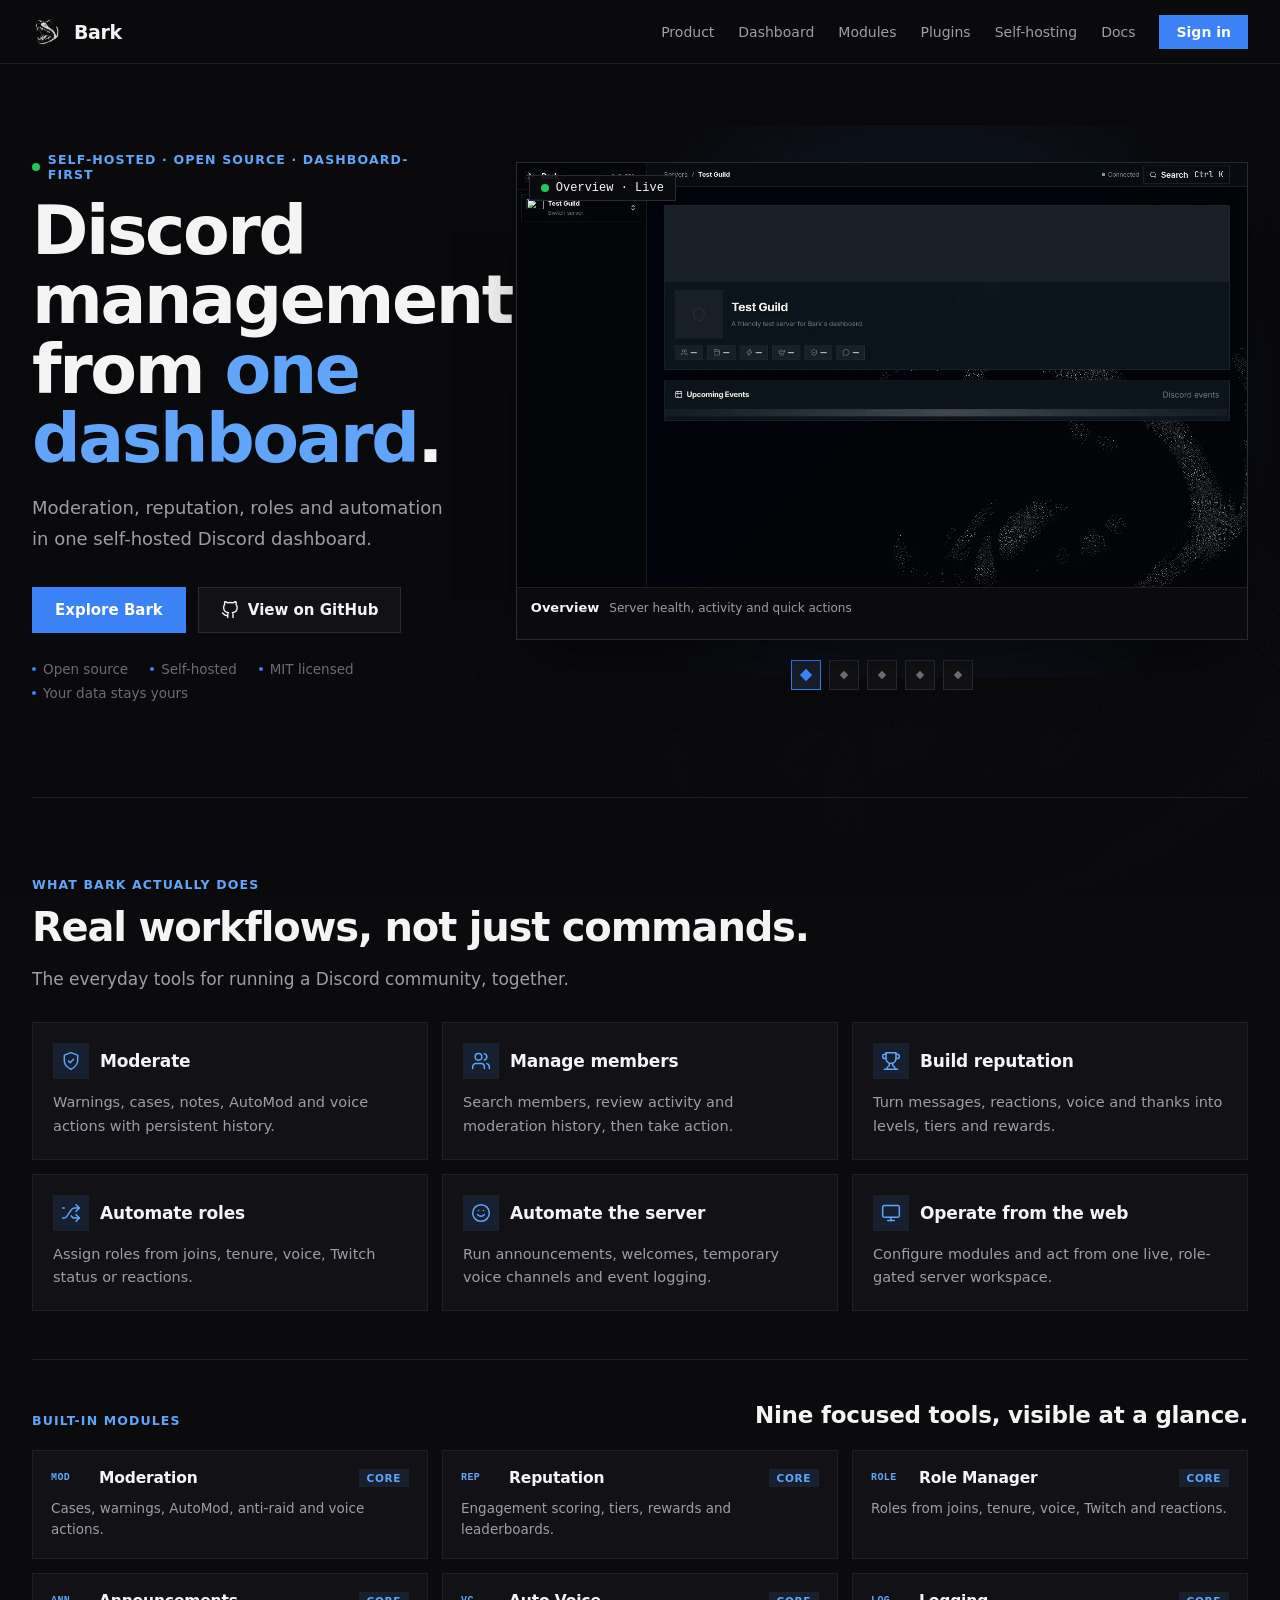
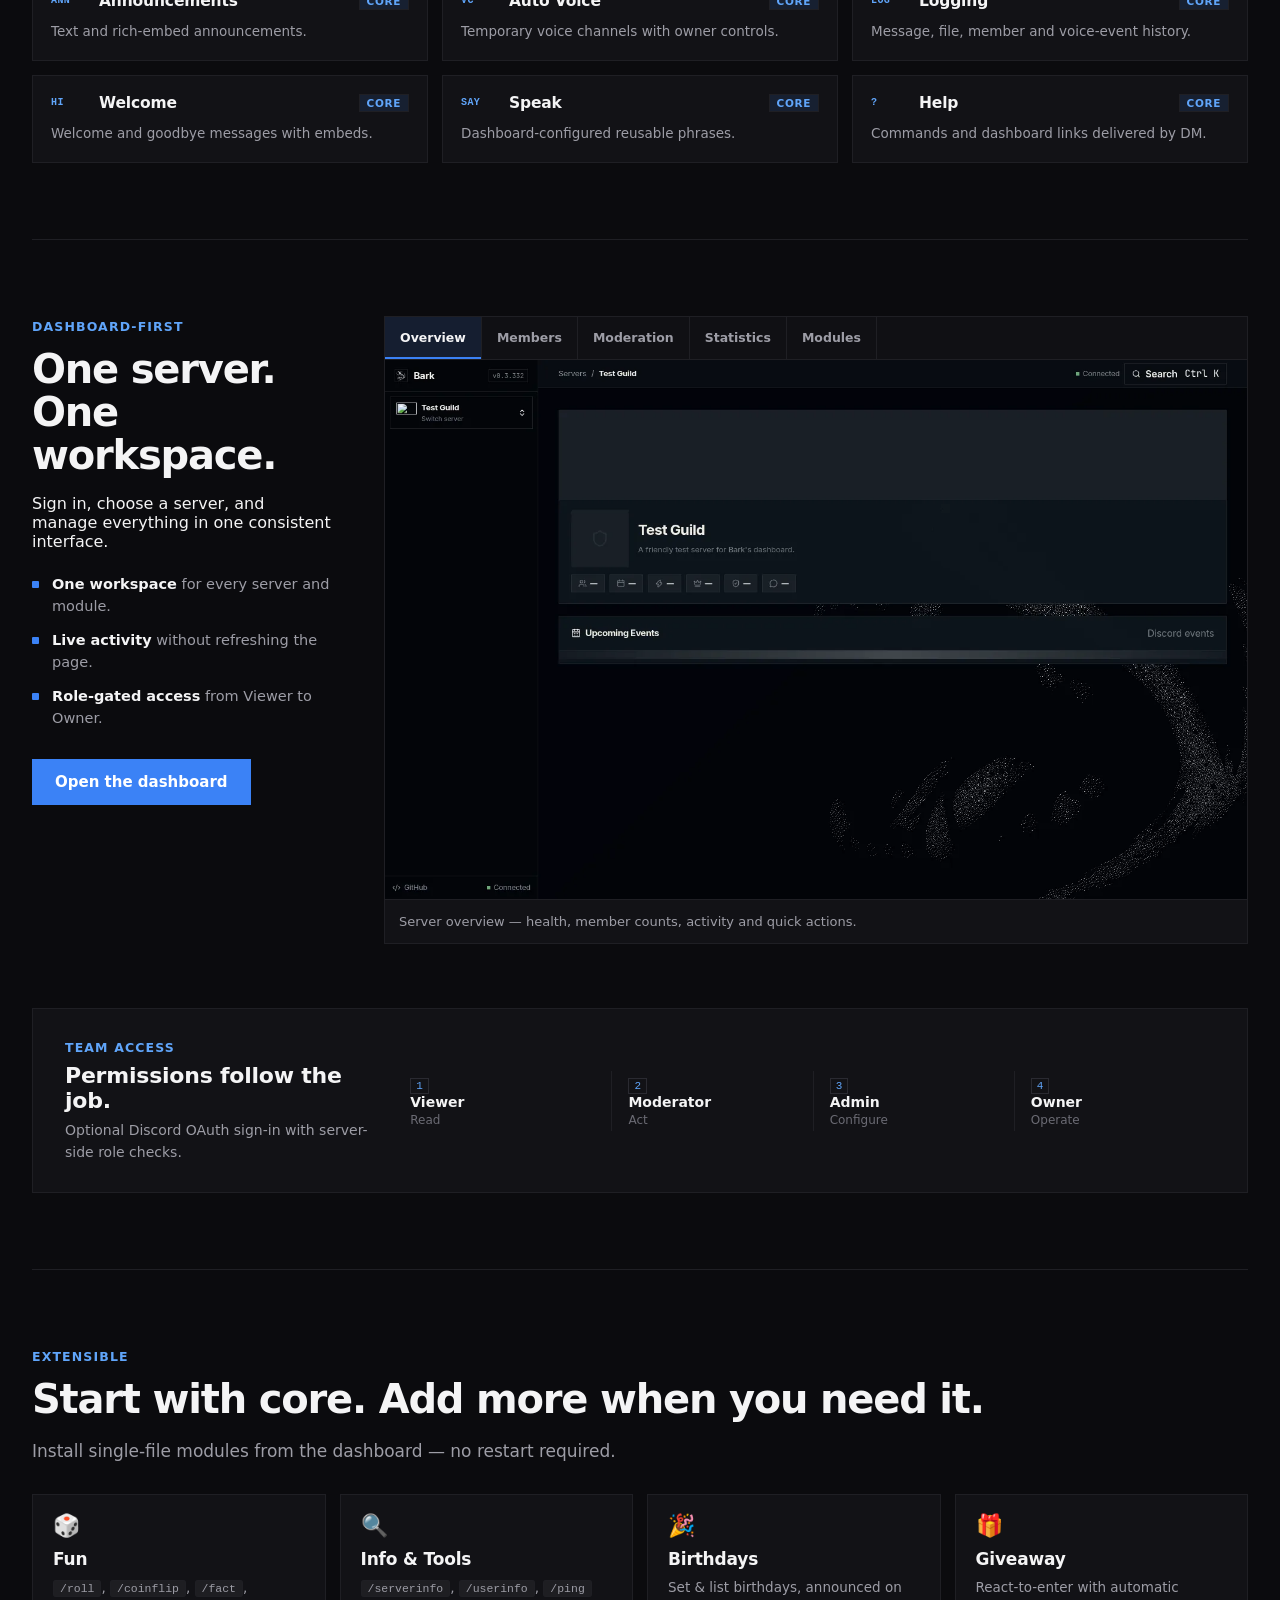
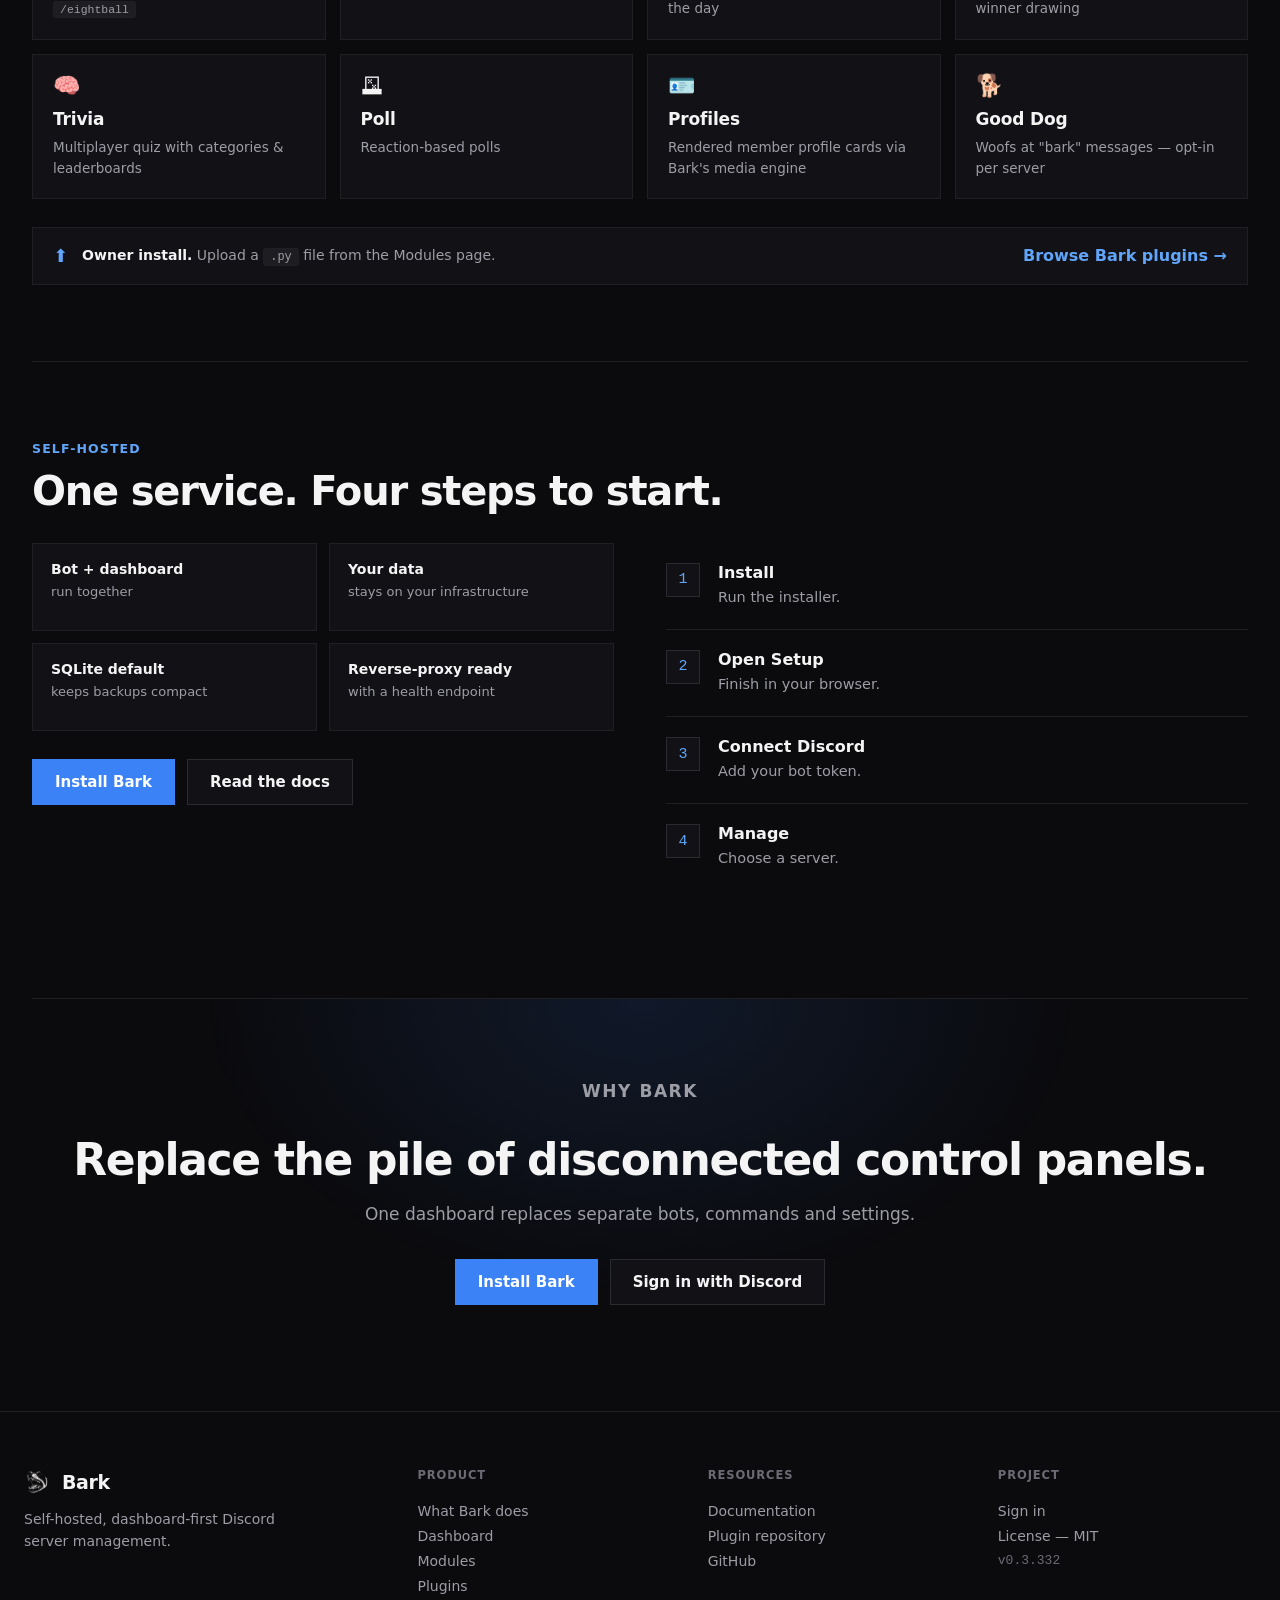
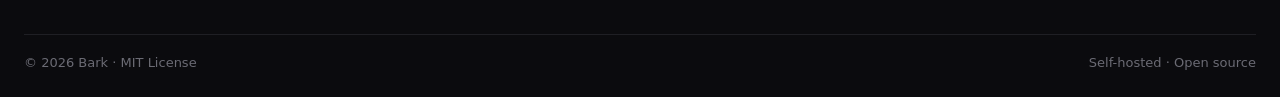
==== commit a50465d8: "refine: widen dashboard demos and consolidate product sections" ====
--- a/index.html
+++ b/index.html
@@ -32,7 +32,7 @@
   <link rel="preload" href="assets/fonts/inter-latin.woff2" as="font" type="font/woff2" crossorigin>
   <link rel="preload" href="assets/fonts/inter-latin-600.woff2" as="font" type="font/woff2" crossorigin>
   <link rel="preload" href="assets/fonts/inter-latin-700.woff2" as="font" type="font/woff2" crossorigin>
-  <link rel="stylesheet" href="assets/style.css?v=12">
+  <link rel="stylesheet" href="assets/style.css?v=13">
 </head>
 <body>
   <a class="skip-link" href="#main">Skip to content</a>
@@ -97,7 +97,6 @@
             <figcaption><strong>Modules</strong><span>Enable and configure features per server</span></figcaption>
           </figure>
           <div class="shot-status"><span class="dot-green"></span><span data-hero-status aria-live="polite">Overview · Live</span></div>
-          <div class="hero-scanline" aria-hidden="true"></div>
         </div>
         <div class="hero-page-controls" aria-label="Choose a dashboard page">
           <button type="button" class="hero-page-dot is-active" data-hero-control="overview" aria-label="Show Overview" aria-pressed="true"></button>
@@ -105,7 +104,6 @@
           <button type="button" class="hero-page-dot" data-hero-control="moderation" aria-label="Show Moderation" aria-pressed="false"></button>
           <button type="button" class="hero-page-dot" data-hero-control="stats" aria-label="Show Statistics" aria-pressed="false"></button>
           <button type="button" class="hero-page-dot" data-hero-control="modules" aria-label="Show Modules" aria-pressed="false"></button>
-          <span class="hero-progress" aria-hidden="true"><span class="hero-progress-fill"></span></span>
         </div>
       </div>
     </section>
@@ -146,6 +144,24 @@
           <div class="wf-head"><span class="wf-icon" aria-hidden="true"><svg width="20" height="20" viewBox="0 0 24 24" fill="none" stroke="currentColor" stroke-width="1.8" stroke-linecap="round" stroke-linejoin="round"><rect x="2" y="3" width="20" height="14" rx="2"/><line x1="8" y1="21" x2="16" y2="21"/><line x1="12" y1="17" x2="12" y2="21"/></svg></span><h3>Operate from the web</h3></div>
           <p>Configure modules and act from one live, role-gated server workspace.</p>
         </article>
+      </div>
+
+      <div class="builtin-modules" id="modules">
+        <div class="subsection-head">
+          <p class="eyebrow">Built-in modules</p>
+          <h3>Nine focused tools, visible at a glance.</h3>
+        </div>
+        <div class="module-grid reveal">
+          <article class="module-card"><div class="module-card-head"><span class="mod-icon">MOD</span><h3>Moderation</h3><span class="mod-tag">core</span></div><p>Cases, warnings, AutoMod, anti-raid and voice actions.</p></article>
+          <article class="module-card"><div class="module-card-head"><span class="mod-icon">REP</span><h3>Reputation</h3><span class="mod-tag">core</span></div><p>Engagement scoring, tiers, rewards and leaderboards.</p></article>
+          <article class="module-card"><div class="module-card-head"><span class="mod-icon">ROLE</span><h3>Role Manager</h3><span class="mod-tag">core</span></div><p>Roles from joins, tenure, voice, Twitch and reactions.</p></article>
+          <article class="module-card"><div class="module-card-head"><span class="mod-icon">ANN</span><h3>Announcements</h3><span class="mod-tag">core</span></div><p>Text and rich-embed announcements.</p></article>
+          <article class="module-card"><div class="module-card-head"><span class="mod-icon">VC</span><h3>Auto Voice</h3><span class="mod-tag">core</span></div><p>Temporary voice channels with owner controls.</p></article>
+          <article class="module-card"><div class="module-card-head"><span class="mod-icon">LOG</span><h3>Logging</h3><span class="mod-tag">core</span></div><p>Message, file, member and voice-event history.</p></article>
+          <article class="module-card"><div class="module-card-head"><span class="mod-icon">HI</span><h3>Welcome</h3><span class="mod-tag">core</span></div><p>Welcome and goodbye messages with embeds.</p></article>
+          <article class="module-card"><div class="module-card-head"><span class="mod-icon">SAY</span><h3>Speak</h3><span class="mod-tag">core</span></div><p>Dashboard-configured reusable phrases.</p></article>
+          <article class="module-card"><div class="module-card-head"><span class="mod-icon">?</span><h3>Help</h3><span class="mod-tag">core</span></div><p>Commands and dashboard links delivered by DM.</p></article>
+        </div>
       </div>
     </section>
 
@@ -196,124 +212,20 @@
       </div>
 
       <div class="perm-band reveal" aria-label="Authorization hierarchy">
-        <p class="perm-label">Authorization</p>
+        <div class="perm-intro">
+          <p class="eyebrow">Team access</p>
+          <h3>Permissions follow the job.</h3>
+          <p>Optional Discord OAuth sign-in with server-side role checks.</p>
+        </div>
         <ol class="perm-steps">
-          <li><span class="perm-level">Viewer</span><span class="perm-desc">read-only access</span></li>
-          <li><span class="perm-level">Moderator</span><span class="perm-desc">warn, timeout, moderate</span></li>
-          <li><span class="perm-level">Admin</span><span class="perm-desc">configure modules &amp; settings</span></li>
-          <li><span class="perm-level">Owner</span><span class="perm-desc">full instance control</span></li>
+          <li><span class="perm-level">Viewer</span><span class="perm-desc">Read</span></li>
+          <li><span class="perm-level">Moderator</span><span class="perm-desc">Act</span></li>
+          <li><span class="perm-level">Admin</span><span class="perm-desc">Configure</span></li>
+          <li><span class="perm-level">Owner</span><span class="perm-desc">Operate</span></li>
         </ol>
       </div>
     </section>
 
-    <!-- ══════════════ MODULES ══════════════ -->
-    <section class="content-section modules-section" id="modules">
-      <p class="eyebrow">Core modules</p>
-      <h2>Everything Bark does, out of the box.</h2>
-      <p class="section-lead">Nine modules, enabled and configured per server.</p>
-
-      <div class="module-grid reveal">
-        <details class="module-card">
-          <summary>
-            <span class="mod-icon" aria-hidden="true">🛡</span>
-            <span class="mod-title">Moderation</span>
-            <span class="mod-tag">core</span>
-          </summary>
-          <div class="mod-body">
-            <p>Cases, warnings, notes, bans, AutoMod, anti-raid and voice actions.</p>
-          </div>
-        </details>
-
-        <details class="module-card">
-          <summary>
-            <span class="mod-icon" aria-hidden="true">🏆</span>
-            <span class="mod-title">Reputation</span>
-            <span class="mod-tag">core</span>
-          </summary>
-          <div class="mod-body">
-            <p>Engagement scoring, named tiers, rewards and leaderboards.</p>
-          </div>
-        </details>
-
-        <details class="module-card">
-          <summary>
-            <span class="mod-icon" aria-hidden="true">🎭</span>
-            <span class="mod-title">Role Manager</span>
-            <span class="mod-tag">core</span>
-          </summary>
-          <div class="mod-body">
-            <p>Roles from joins, tenure, voice, Twitch status and reactions.</p>
-          </div>
-        </details>
-
-        <details class="module-card">
-          <summary>
-            <span class="mod-icon" aria-hidden="true">📣</span>
-            <span class="mod-title">Announcements</span>
-            <span class="mod-tag">core</span>
-          </summary>
-          <div class="mod-body">
-            <p>Text or rich-embed announcements to a configured channel.</p>
-          </div>
-        </details>
-
-        <details class="module-card">
-          <summary>
-            <span class="mod-icon" aria-hidden="true">🔊</span>
-            <span class="mod-title">Auto Voice</span>
-            <span class="mod-tag">core</span>
-          </summary>
-          <div class="mod-body">
-            <p>Temporary voice channels with naming, access and owner controls.</p>
-          </div>
-        </details>
-
-        <details class="module-card">
-          <summary>
-            <span class="mod-icon" aria-hidden="true">📜</span>
-            <span class="mod-title">Logging</span>
-            <span class="mod-tag">core</span>
-          </summary>
-          <div class="mod-body">
-            <p>Message, file, member and voice-event history.</p>
-          </div>
-        </details>
-
-        <details class="module-card">
-          <summary>
-            <span class="mod-icon" aria-hidden="true">👋</span>
-            <span class="mod-title">Welcome</span>
-            <span class="mod-tag">core</span>
-          </summary>
-          <div class="mod-body">
-            <p>Welcome and goodbye messages with optional rich embeds.</p>
-          </div>
-        </details>
-
-        <details class="module-card">
-          <summary>
-            <span class="mod-icon" aria-hidden="true">🗣</span>
-            <span class="mod-title">Speak</span>
-            <span class="mod-tag">core</span>
-          </summary>
-          <div class="mod-body">
-            <p>Dashboard-configured phrases for quick, repeatable responses.</p>
-          </div>
-        </details>
-
-        <details class="module-card">
-          <summary>
-            <span class="mod-icon" aria-hidden="true">❓</span>
-            <span class="mod-title">Help</span>
-            <span class="mod-tag">core</span>
-          </summary>
-          <div class="mod-body">
-            <p>Available commands and dashboard links delivered by DM.</p>
-          </div>
-        </details>
-      </div>
-      <p class="section-note">Select a module for details, or <a href="/auth/login">sign in</a> to configure one.</p>
-    </section>
 
     <!-- ══════════════ PLUGINS ══════════════ -->
     <section class="content-section plugins-section" id="plugins">
@@ -339,85 +251,37 @@
       </div>
     </section>
 
-    <!-- ══════════════ SELF-HOSTING ══════════════ -->
-    <section class="content-section self-hosted" id="self-hosting">
+    <!-- ══════════════ SELF-HOSTING + INSTALLATION ══════════════ -->
+    <section class="content-section operate-section" id="self-hosting">
       <p class="eyebrow">Self-hosted</p>
-      <h2>Simple to run. Yours to control.</h2>
-      <div class="host-grid reveal">
-        <div class="host-card">
-          <span class="host-icon" aria-hidden="true">⚙</span>
-          <h3>One service to operate</h3>
-          <p>Bot and dashboard run together.</p>
-        </div>
-        <div class="host-card">
-          <span class="host-icon" aria-hidden="true">🔒</span>
-          <h3>Your data stays yours</h3>
-          <p>Configuration and history remain on your infrastructure.</p>
-        </div>
-        <div class="host-card">
-          <span class="host-icon" aria-hidden="true">🚀</span>
-          <h3>Simple deployment</h3>
-          <p>Browser setup, reverse-proxy ready and health checked.</p>
-        </div>
-        <div class="host-card">
-          <span class="host-icon" aria-hidden="true">💾</span>
-          <h3>Easy to back up</h3>
-          <p>SQLite by default keeps backups compact.</p>
-        </div>
-      </div>
-    </section>
-
-    <!-- ══════════════ INSTALLATION ══════════════ -->
-    <section class="content-section install-section" id="install">
-      <p class="eyebrow">Running Bark</p>
-      <h2>Install, then manage from the browser.</h2>
-      <ol class="install-steps reveal">
-        <li><span class="step-num">1</span><div><strong>Install</strong><p>Run the installer.</p></div></li>
-        <li><span class="step-num">2</span><div><strong>Open Setup</strong><p>Finish configuration in your browser.</p></div></li>
-        <li><span class="step-num">3</span><div><strong>Connect Discord</strong><p>Add your bot token and optional OAuth.</p></div></li>
-        <li><span class="step-num">4</span><div><strong>Manage</strong><p>Choose a server and enable modules.</p></div></li>
-      </ol>
-      <div class="install-cta">
-        <a href="https://github.com/warmbo/bark#quick-start" target="_blank" rel="noopener" class="button button-primary">Install Bark</a>
-        <a href="https://github.com/warmbo/bark" target="_blank" rel="noopener" class="button button-secondary">Read the documentation</a>
-      </div>
-    </section>
-
-    <!-- ══════════════ SECURITY ══════════════ -->
-    <section class="content-section security-section" id="security">
-      <p class="eyebrow">Security &amp; permissions</p>
-      <h2>Access that matches your team.</h2>
-      <div class="security-grid reveal">
-        <div class="sec-item">
-          <h3>Discord OAuth sign-in</h3>
-          <p>Optional OAuth2 authentication.</p>
-        </div>
-        <div class="sec-item">
-          <h3>Four role tiers</h3>
-          <p>Viewer → Moderator → Admin → Owner.</p>
-        </div>
-        <div class="sec-item">
-          <h3>Per-server authorization</h3>
-          <p>Discord permissions and configured roles.</p>
-        </div>
-        <div class="sec-item">
-          <h3>Owner-controlled instance</h3>
-          <p>Hosted access, backups and updates.</p>
-        </div>
-      </div>
-    </section>
-
-    <!-- ══════════════ WHY ══════════════ -->
-    <section class="content-section why-section" id="why">
+      <h2>One service. Four steps to start.</h2>
+      <div class="operate-grid reveal">
+        <div class="host-summary">
+          <ul class="host-points">
+            <li><strong>Bot + dashboard</strong><span>run together</span></li>
+            <li><strong>Your data</strong><span>stays on your infrastructure</span></li>
+            <li><strong>SQLite default</strong><span>keeps backups compact</span></li>
+            <li><strong>Reverse-proxy ready</strong><span>with a health endpoint</span></li>
+          </ul>
+          <div class="install-cta">
+            <a href="https://github.com/warmbo/bark#quick-start" target="_blank" rel="noopener" class="button button-primary">Install Bark</a>
+            <a href="https://github.com/warmbo/bark" target="_blank" rel="noopener" class="button button-secondary">Read the docs</a>
+          </div>
+        </div>
+        <ol class="install-steps">
+          <li><span class="step-num">1</span><div><strong>Install</strong><p>Run the installer.</p></div></li>
+          <li><span class="step-num">2</span><div><strong>Open Setup</strong><p>Finish in your browser.</p></div></li>
+          <li><span class="step-num">3</span><div><strong>Connect Discord</strong><p>Add your bot token.</p></div></li>
+          <li><span class="step-num">4</span><div><strong>Manage</strong><p>Choose a server.</p></div></li>
+        </ol>
+      </div>
+    </section>
+
+    <!-- ══════════════ WHY + FINAL CTA ══════════════ -->
+    <section class="final-cta why-section" id="why">
       <p class="eyebrow">Why Bark</p>
       <h2>Replace the pile of disconnected control panels.</h2>
-      <p class="section-lead">One place replaces separate bots, commands and control panels.</p>
-    </section>
-
-    <!-- ══════════════ FINAL CTA ══════════════ -->
-    <section class="final-cta">
-      <h2>Run your Discord server from one control panel.</h2>
-      <p>Self-host Bark and manage your community from the browser.</p>
+      <p>One dashboard replaces separate bots, commands and settings.</p>
       <div class="actions">
         <a href="https://github.com/warmbo/bark#quick-start" target="_blank" rel="noopener" class="button button-primary">Install Bark</a>
         <a href="/auth/login" class="button button-secondary">Sign in with Discord</a>
@@ -457,6 +321,6 @@
     </div>
   </footer>
 
-  <script src="assets/site.js?v=5"></script>
+  <script src="assets/site.js?v=6"></script>
 </body>
 </html>
--- a/assets/style.css
+++ b/assets/style.css
@@ -24,7 +24,7 @@
   --radius: 0px;
   --font-sans: 'Inter', system-ui, -apple-system, 'Segoe UI', Roboto, sans-serif;
   --font-mono: 'JetBrains Mono', ui-monospace, 'SF Mono', Menlo, monospace;
-  --max: 1180px;
+  --max: 1480px;
   --ease: cubic-bezier(.16, 1, .3, 1);
 }
 
@@ -38,8 +38,9 @@
   -moz-osx-font-smoothing: grayscale;
   scroll-behavior: smooth;
   scroll-padding-top: 80px;
-}
-body { min-height: 100vh; background: var(--bg); overflow-x: hidden; }
+  overflow-x: clip;
+}
+body { min-height: 100vh; background: var(--bg); overflow-x: clip; }
 
 /* First-party wallpaper used as a restrained, fixed backdrop.
    Not stacked with extra filters — the asset already carries its look. */
@@ -59,7 +60,7 @@
 }
 
 .site-header, main, footer { position: relative; z-index: 1; }
-main, .site-header, footer { max-width: var(--max); margin: 0 auto; padding: 0 24px; }
+main, .site-header, footer { max-width: var(--max); margin: 0 auto; padding: 0 32px; }
 
 a { color: inherit; }
 code {
@@ -205,8 +206,8 @@
 .hero {
   padding: 88px 0 96px;
   display: grid;
-  grid-template-columns: minmax(0, 1.05fr) minmax(320px, 0.95fr);
-  gap: 56px;
+  grid-template-columns: minmax(360px, .72fr) minmax(640px, 1.28fr);
+  gap: 72px;
   align-items: center;
 }
 .hero-copy {
@@ -253,7 +254,6 @@
   --hero-page-color: var(--accent);
   position: relative;
   min-width: 0;
-  perspective: 1200px;
 }
 .hero-deck {
   position: relative;
@@ -262,38 +262,20 @@
   border-radius: var(--radius);
   background: var(--card);
   box-shadow: 0 24px 60px -24px rgba(0,0,0,.7);
-  transform-style: preserve-3d;
-  transition: transform 500ms var(--ease), border-color 500ms var(--ease), box-shadow 500ms var(--ease);
+  transition: border-color 260ms var(--ease), box-shadow 260ms var(--ease);
 }
 .hero-showcase:hover .hero-deck,
 .hero-showcase:focus-within .hero-deck {
-  transform: translateY(-5px) rotateX(1.2deg) rotateY(-1.8deg);
   border-color: color-mix(in oklab, var(--hero-page-color) 55%, var(--border-strong));
-  box-shadow: 0 34px 76px -28px color-mix(in oklab, var(--hero-page-color) 40%, rgba(0,0,0,.8));
-}
-.hero-deck::before,
-.hero-deck::after {
-  content: '';
-  position: absolute;
-  inset: 10px -10px -10px 10px;
-  border: 1px solid var(--border);
-  background: var(--bg-elev);
-  z-index: -1;
-  transform: translateZ(-24px) rotate(1.2deg);
-}
-.hero-deck::after {
-  inset: 18px -18px -18px 18px;
-  opacity: .55;
-  transform: translateZ(-42px) rotate(2deg);
+  box-shadow: 0 28px 64px -30px var(--hero-page-color);
 }
 .hero-deck-glow {
   position: absolute;
-  inset: -16%;
+  inset: -8%;
   z-index: -2;
   pointer-events: none;
-  background: radial-gradient(circle at 58% 46%, color-mix(in oklab, var(--hero-page-color) 34%, transparent), transparent 62%);
-  filter: blur(28px);
-  opacity: .75;
+  background: radial-gradient(circle at 55% 50%, color-mix(in oklab, var(--hero-page-color) 22%, transparent), transparent 68%);
+  opacity: .8;
   transition: background 500ms var(--ease);
 }
 .hero-page {
@@ -305,24 +287,20 @@
   overflow: hidden;
   background: var(--card);
   opacity: 0;
-  transform: translate3d(15%, 7%, 0) rotateY(-12deg) rotateZ(1.4deg) scale(.91);
-  transform-origin: 70% 50%;
-  transition: opacity 620ms var(--ease), transform 760ms var(--ease), filter 620ms var(--ease);
-  filter: saturate(.72) brightness(.72);
+  transform: translate3d(24px, 0, 0) scale(.99);
+  transition: opacity 260ms ease-out, transform 320ms var(--ease);
   pointer-events: none;
 }
 .hero-page.is-active {
   z-index: 2;
   opacity: 1;
-  transform: translate3d(0, 0, 0) rotateY(0) rotateZ(0) scale(1);
-  filter: saturate(1) brightness(1);
+  transform: translate3d(0, 0, 0) scale(1);
   pointer-events: auto;
 }
 .hero-page.is-leaving {
   z-index: 1;
   opacity: 0;
-  transform: translate3d(-13%, -4%, 0) rotateY(10deg) rotateZ(-1.2deg) scale(.94);
-  filter: saturate(.55) brightness(.58) blur(1px);
+  transform: translate3d(-18px, 0, 0) scale(.99);
 }
 .hero-page img {
   width: 100%;
@@ -342,18 +320,7 @@
 }
 .hero-page figcaption strong { color: var(--foreground); font-size: 13px; }
 .hero-page figcaption span { color: var(--muted); font-size: 12px; }
-.hero-scanline {
-  position: absolute;
-  z-index: 4;
-  left: 0;
-  right: 0;
-  top: -12%;
-  height: 16%;
-  pointer-events: none;
-  opacity: .38;
-  background: linear-gradient(180deg, transparent, color-mix(in oklab, var(--hero-page-color) 18%, transparent), transparent);
-  animation: hero-scan 4.2s linear infinite;
-}
+
 .shot-status {
   position: absolute;
   top: 12px;
@@ -376,6 +343,7 @@
   gap: 8px;
   margin-top: 20px;
   padding: 0 2px;
+  justify-content: center;
 }
 .hero-page-dot {
   width: 30px;
@@ -399,27 +367,7 @@
 .hero-page-dot:hover { transform: translateY(-2px); border-color: var(--muted); }
 .hero-page-dot.is-active { border-color: var(--hero-page-color); background: color-mix(in oklab, var(--hero-page-color) 13%, var(--card)); }
 .hero-page-dot.is-active::before { background: var(--hero-page-color); transform: rotate(45deg) scale(1.45); }
-.hero-progress {
-  position: relative;
-  flex: 1;
-  height: 2px;
-  margin-left: 6px;
-  overflow: hidden;
-  background: var(--border);
-}
-.hero-progress-fill {
-  display: block;
-  width: 100%;
-  height: 100%;
-  background: var(--hero-page-color);
-  transform: scaleX(0);
-  transform-origin: left;
-}
-.hero-progress-fill.is-running { animation: hero-progress 4.6s linear forwards; }
-.hero-showcase.is-paused .hero-progress-fill { animation-play-state: paused; }
-
-@keyframes hero-progress { to { transform: scaleX(1); } }
-@keyframes hero-scan { 0% { transform: translateY(0); } 100% { transform: translateY(760%); } }
+
 
 /* ── What Bark Actually Does ──────────────────────────────────── */
 .workflow-grid {
@@ -473,7 +421,7 @@
 }
 
 /* ── Dashboard ────────────────────────────────────────────────── */
-.dashboard-section { display: grid; grid-template-columns: minmax(280px, 0.9fr) minmax(0, 1.1fr); gap: 52px; align-items: start; }
+.dashboard-section { display: grid; grid-template-columns: minmax(300px, .42fr) minmax(0, 1.58fr); gap: 52px; align-items: start; }
 .dash-points { list-style: none; display: flex; flex-direction: column; gap: 11px; margin: 22px 0 30px; }
 .dash-points li {
   position: relative;
@@ -533,13 +481,20 @@
 .gallery-item figcaption { padding: 12px 14px; color: var(--muted); font-size: 13px; line-height: 1.5; border-top: 1px solid var(--border); }
 
 .perm-band {
-  margin-top: 40px;
-  background: var(--card);
-  border: 1px solid var(--border);
-  border-radius: var(--radius);
-  padding: 20px 24px;
-}
-.perm-label { color: var(--muted-dim); font-size: 11.5px; font-weight: 700; letter-spacing: 0.08em; text-transform: uppercase; margin-bottom: 14px; }
+  grid-column: 1 / -1;
+  margin-top: 12px;
+  background: var(--card);
+  border: 1px solid var(--border);
+  border-radius: var(--radius);
+  padding: 28px 32px;
+  display: grid;
+  grid-template-columns: minmax(260px, .55fr) minmax(0, 1.45fr);
+  gap: 40px;
+  align-items: center;
+}
+.perm-intro .eyebrow { margin-bottom: 8px; }
+.perm-intro h3 { font-size: 22px; margin-bottom: 7px; }
+.perm-intro > p:last-child { color: var(--muted); font-size: 14px; line-height: 1.55; }
 .perm-steps { list-style: none; display: grid; grid-template-columns: repeat(4, 1fr); gap: 0; counter-reset: perm; }
 .perm-steps li { position: relative; padding: 4px 16px 4px 0; }
 .perm-steps li + li { border-left: 1px solid var(--border); padding-left: 16px; }
@@ -560,35 +515,22 @@
 }
 
 /* ── Modules ──────────────────────────────────────────────────── */
-.modules-section { max-width: var(--max); }
+.builtin-modules { margin-top: 48px; padding-top: 42px; border-top: 1px solid var(--border); scroll-margin-top: 80px; }
+.subsection-head { display: flex; align-items: end; justify-content: space-between; gap: 24px; margin-bottom: 22px; }
+.subsection-head .eyebrow { margin: 0; }
+.subsection-head h3 { font-size: 23px; }
 .module-grid { display: grid; grid-template-columns: repeat(3, 1fr); gap: 14px; }
 .module-card {
   background: var(--card);
   border: 1px solid var(--border);
   border-radius: var(--radius);
+  padding: 18px;
   transition: border-color 180ms var(--ease), background 180ms var(--ease);
 }
-.module-card:hover { border-color: var(--border-strong); }
-.module-card summary {
-  display: flex;
-  align-items: center;
-  gap: 12px;
-  padding: 16px 18px;
-  cursor: pointer;
-  list-style: none;
-  user-select: none;
-}
-.module-card summary::-webkit-details-marker { display: none; }
-.module-card summary::after {
-  content: '＋';
-  margin-left: auto;
-  color: var(--muted-dim);
-  font-size: 16px;
-  transition: transform 180ms var(--ease);
-}
-.module-card[open] summary::after { transform: rotate(45deg); }
-.mod-icon { font-size: 20px; line-height: 1; }
-.mod-title { font-size: 15.5px; font-weight: 600; }
+.module-card:hover { border-color: var(--border-strong); background: var(--card-hover); }
+.module-card-head { display: flex; align-items: center; gap: 10px; margin-bottom: 11px; }
+.module-card-head h3 { font-size: 15.5px; }
+.mod-icon { min-width: 38px; color: var(--accent-hover); font: 700 10px/1 var(--font-mono); letter-spacing: .04em; }
 .mod-tag {
   font-size: 10.5px;
   font-weight: 700;
@@ -599,11 +541,9 @@
   border: 1px solid var(--border);
   padding: 2px 7px;
   border-radius: var(--radius);
-}
-.module-card[open] { border-color: var(--border-strong); }
-.mod-body { padding: 0 18px 18px; border-top: 1px solid var(--border); }
-.mod-body p { color: var(--muted); font-size: 14px; line-height: 1.6; margin: 14px 0 12px; }
-.mod-body .cap-list { margin-top: 0; }
+  margin-left: auto;
+}
+.module-card > p { color: var(--muted); font-size: 13.5px; line-height: 1.55; }
 
 /* ── Plugins ──────────────────────────────────────────────────── */
 .plugins-section { max-width: var(--max); }
@@ -638,26 +578,13 @@
 .text-link { color: var(--accent-hover); font-weight: 600; text-decoration: none; white-space: nowrap; }
 .text-link:hover { text-decoration: underline; }
 
-/* ── Self-hosting ─────────────────────────────────────────────── */
-.self-hosted { max-width: var(--max); }
-.host-grid { display: grid; grid-template-columns: repeat(4, 1fr); gap: 14px; }
-.host-card {
-  background: var(--card);
-  border: 1px solid var(--border);
-  border-radius: var(--radius);
-  padding: 22px;
-  display: flex;
-  flex-direction: column;
-  gap: 10px;
-  transition: border-color 180ms var(--ease);
-}
-.host-card:hover { border-color: var(--border-strong); }
-.host-icon { color: var(--accent-hover); font-size: 22px; line-height: 1; }
-.host-card h3 { margin-bottom: 2px; }
-.host-card p { color: var(--muted); font-size: 13.5px; line-height: 1.6; }
-
-/* ── Install ──────────────────────────────────────────────────── */
-.install-section { max-width: 900px; }
+/* ── Self-hosting + Install ───────────────────────────────────── */
+.operate-grid { display: grid; grid-template-columns: 1fr 1fr; gap: 52px; margin-top: 30px; align-items: start; }
+.host-points { list-style: none; display: grid; grid-template-columns: 1fr 1fr; gap: 12px; margin-bottom: 28px; }
+.host-points li { min-height: 88px; padding: 17px 18px; border: 1px solid var(--border); background: var(--card); }
+.host-points strong, .host-points span { display: block; }
+.host-points strong { font-size: 14px; margin-bottom: 6px; }
+.host-points span { color: var(--muted); font-size: 13px; line-height: 1.45; }
 .install-steps { list-style: none; display: flex; flex-direction: column; gap: 0; margin-bottom: 32px; }
 .install-steps li { display: flex; gap: 18px; align-items: flex-start; padding: 20px 0; }
 .install-steps li + li { border-top: 1px solid var(--border); }
@@ -679,19 +606,6 @@
 .install-steps p { color: var(--muted); font-size: 14.5px; line-height: 1.6; }
 .install-cta { display: flex; flex-wrap: wrap; gap: 12px; }
 
-/* ── Security ─────────────────────────────────────────────────── */
-.security-section { max-width: var(--max); }
-.security-grid { display: grid; grid-template-columns: repeat(2, 1fr); gap: 14px; }
-.sec-item {
-  background: var(--card);
-  border: 1px solid var(--border);
-  border-radius: var(--radius);
-  padding: 22px;
-  transition: border-color 180ms var(--ease);
-}
-.sec-item:hover { border-color: var(--border-strong); }
-.sec-item h3 { margin-bottom: 8px; }
-.sec-item p { color: var(--muted); font-size: 14px; line-height: 1.6; }
 
 /* ── Why ──────────────────────────────────────────────────────── */
 .why-section { max-width: var(--max); }
@@ -736,12 +650,12 @@
 /* ══════════════ Responsive ══════════════ */
 @media (max-width: 1080px) {
   .hero { grid-template-columns: 1fr; gap: 40px; }
-  .hero-showcase { max-width: 620px; }
+  .hero-showcase { max-width: 960px; }
   .workflow-grid { grid-template-columns: repeat(2, 1fr); }
   .module-grid { grid-template-columns: repeat(2, 1fr); }
   .plugin-grid { grid-template-columns: repeat(2, 1fr); }
-  .host-grid { grid-template-columns: repeat(2, 1fr); }
   .dashboard-section { grid-template-columns: 1fr; gap: 36px; }
+  .operate-grid { grid-template-columns: 1fr; }
   .footer-inner { grid-template-columns: 1fr 1fr; }
 }
 
@@ -767,14 +681,16 @@
   .nav-cta { text-align: center; margin-top: 4px; }
 
   .hero { padding: 64px 0 72px; }
+  .hero-showcase { overflow: clip; }
+  .hero-deck-glow { inset: 0; }
   .hero-page figcaption { align-items: flex-start; flex-direction: column; gap: 3px; }
-  .hero-deck::after { display: none; }
   h1 { letter-spacing: -0.03em; }
   .workflow-grid { grid-template-columns: 1fr; }
   .module-grid { grid-template-columns: 1fr; }
   .plugin-grid { grid-template-columns: 1fr; }
-  .host-grid { grid-template-columns: 1fr; }
-  .security-grid { grid-template-columns: 1fr; }
+  .subsection-head { align-items: flex-start; flex-direction: column; }
+  .perm-band { grid-template-columns: 1fr; gap: 24px; }
+  .operate-grid, .host-points { grid-template-columns: 1fr; }
   .gallery { grid-template-columns: 1fr; }
   .gallery-item-featured { grid-column: auto; }
   .perm-steps { grid-template-columns: 1fr 1fr; gap: 14px 0; }
@@ -793,10 +709,8 @@
 @media (prefers-reduced-motion: reduce) {
   html { scroll-behavior: auto; }
   html.js .reveal { opacity: 1; transform: none; transition: none; }
-  .hero-scanline { display: none !important; }
   .hero-showcase:hover .hero-deck,
   .hero-showcase:focus-within .hero-deck { transform: none; }
   .hero-page { transform: none; filter: none; }
-  .hero-progress { display: none; }
   * { transition-duration: 0.01ms !important; animation-duration: 0.01ms !important; }
 }
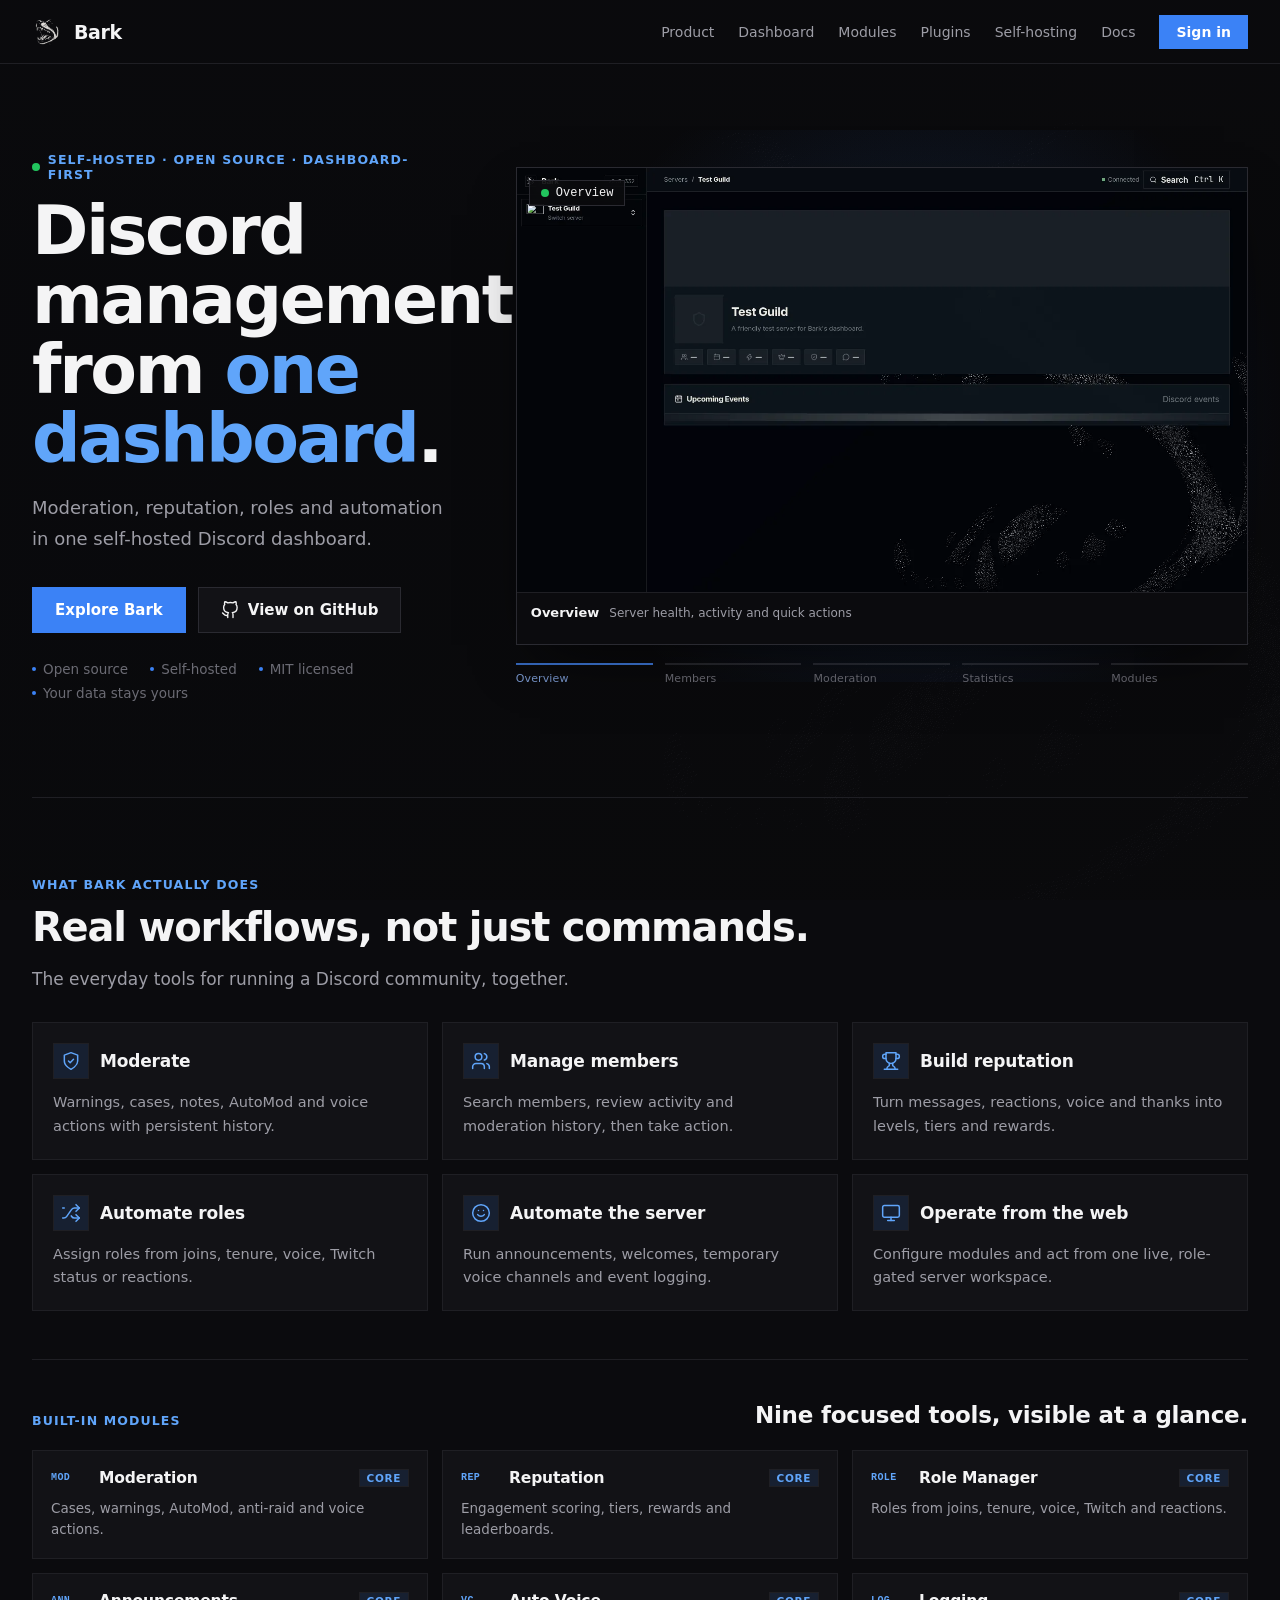
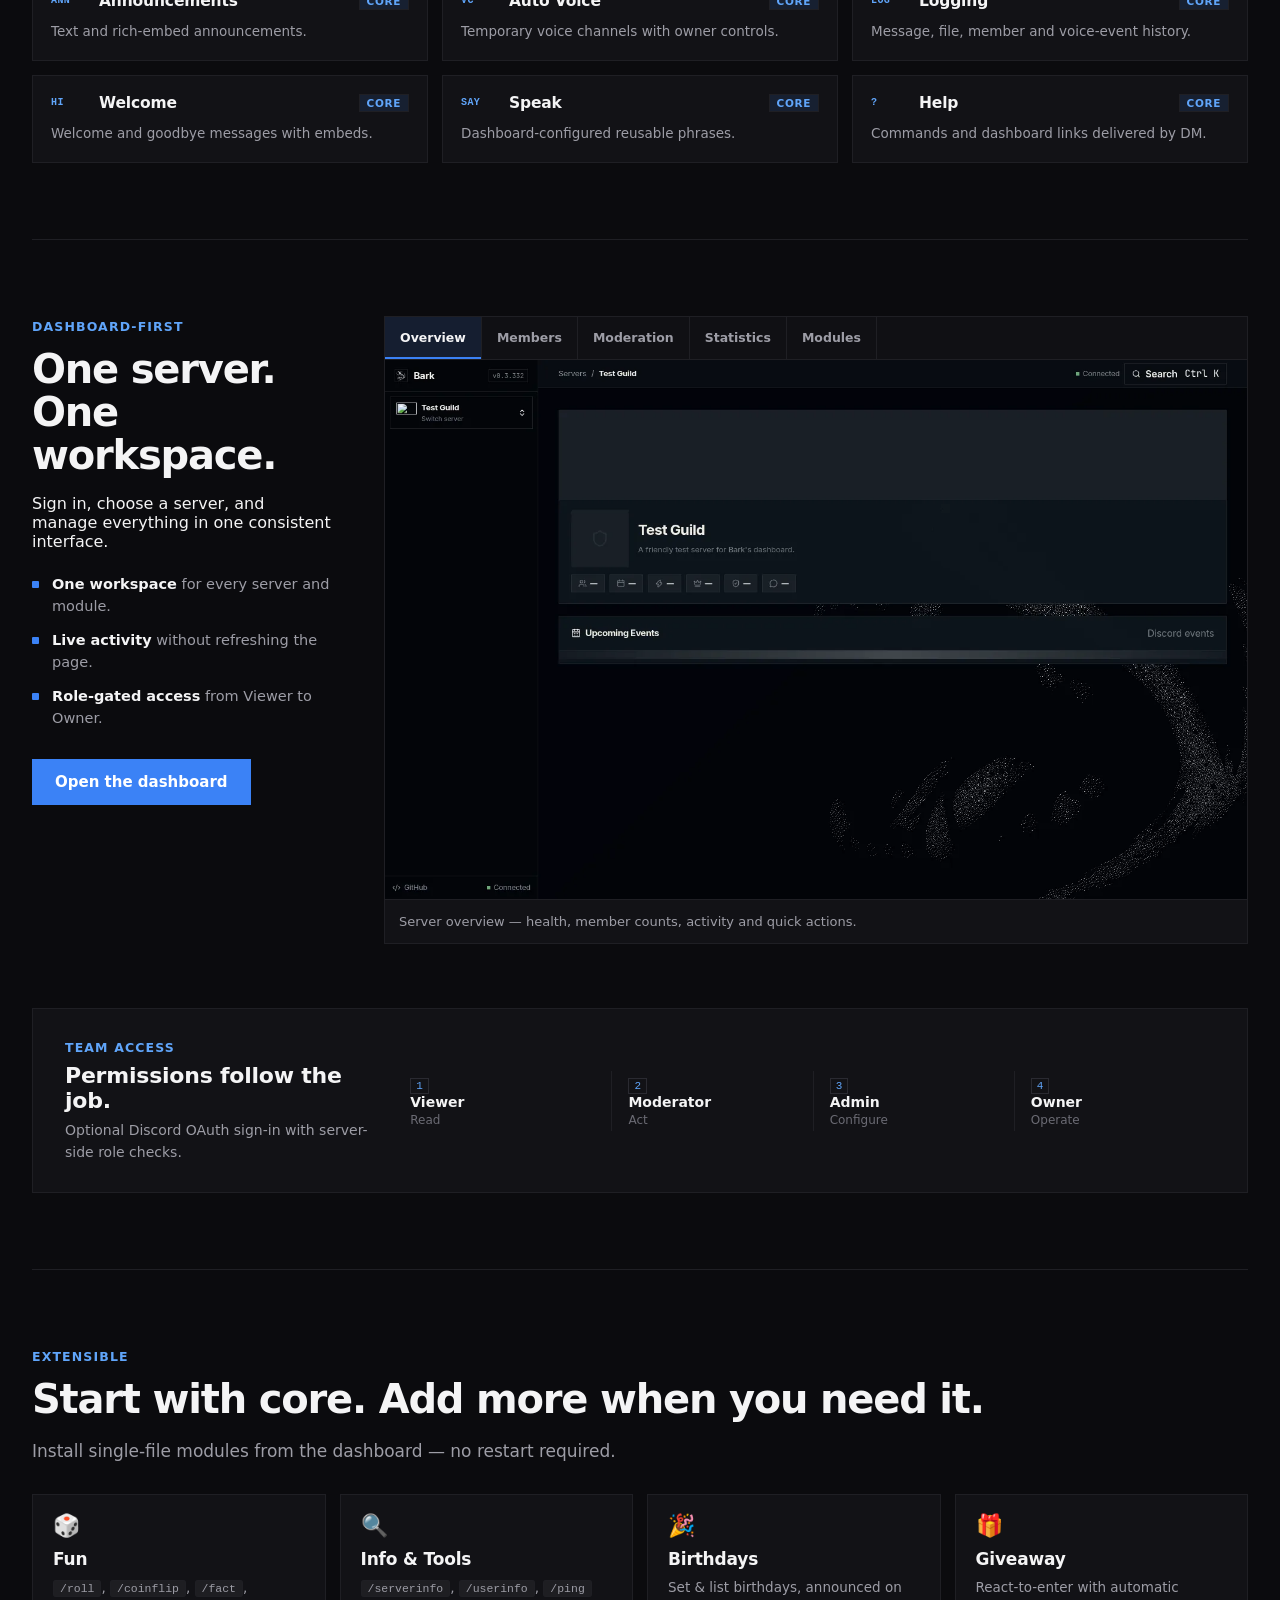
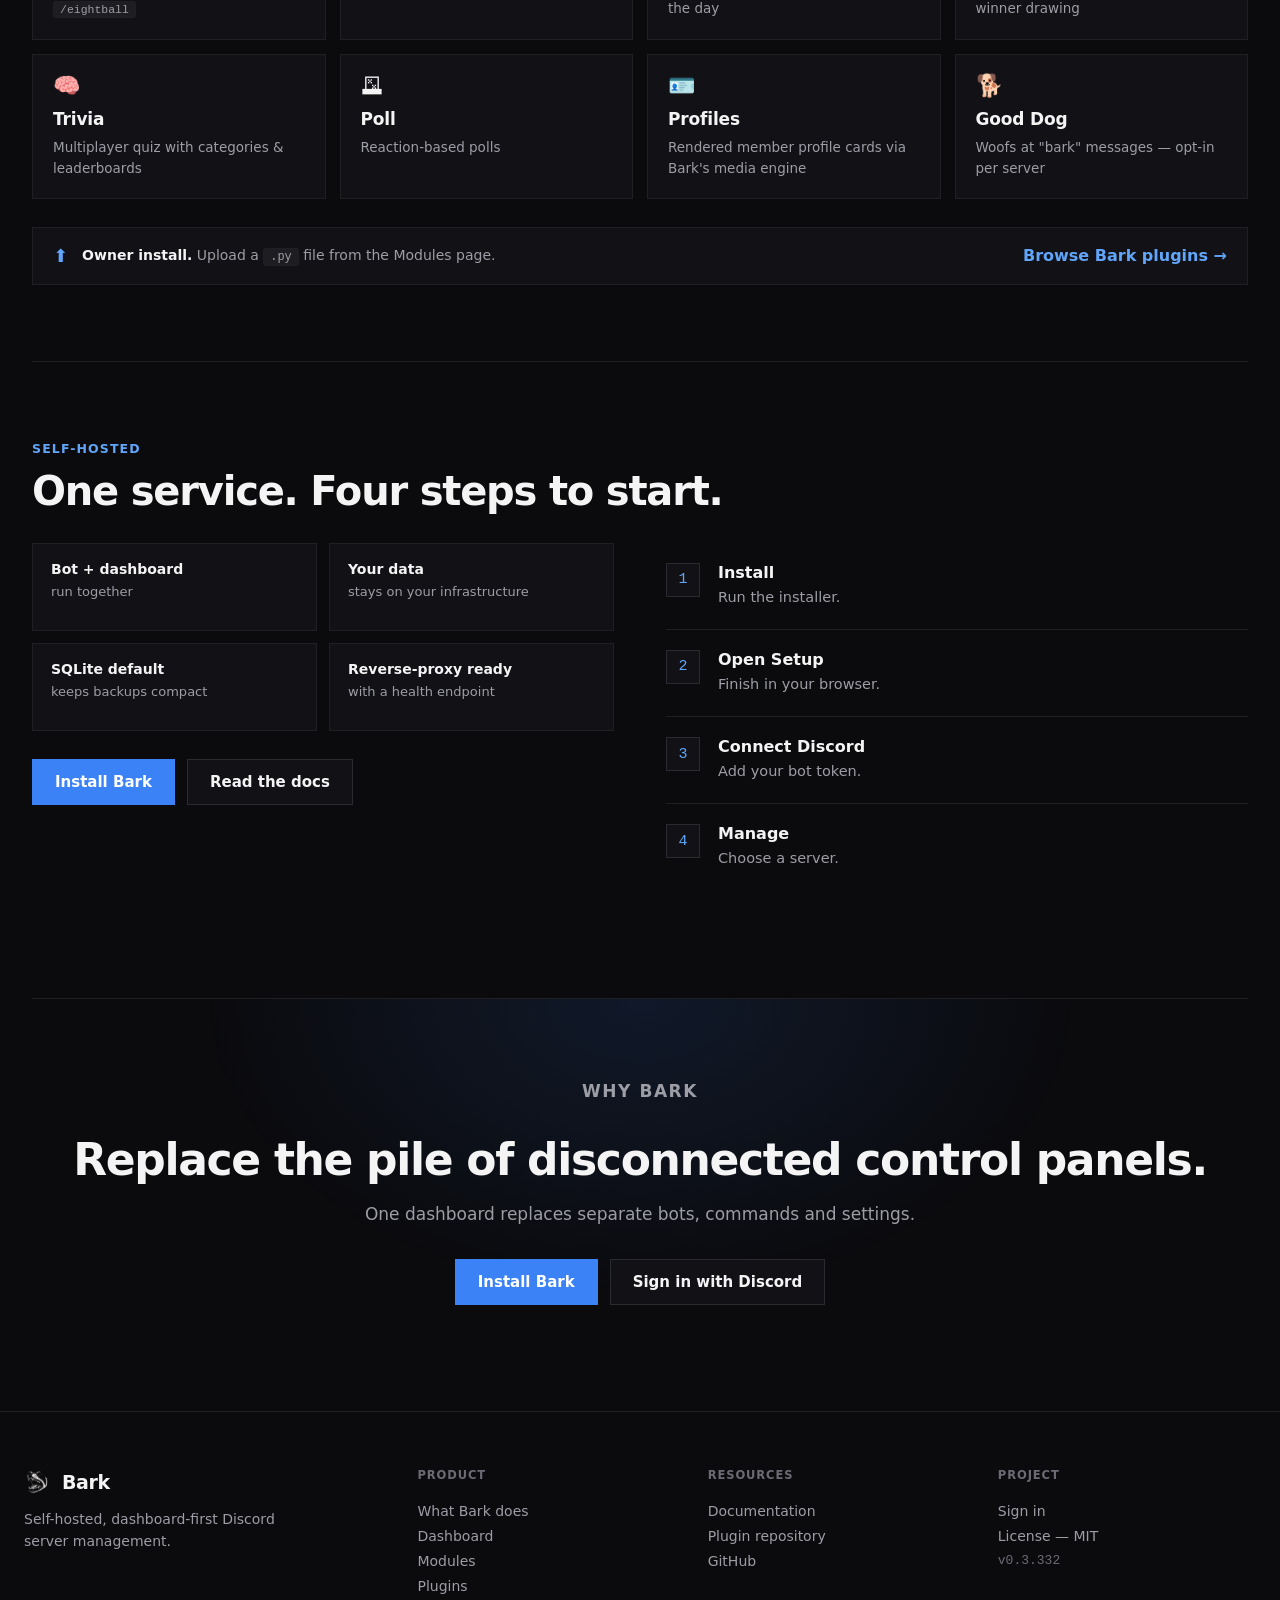
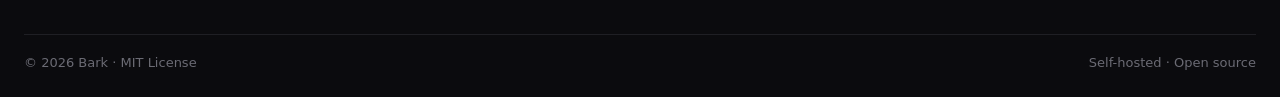
==== commit c04e3be9: "refine: slow hero fades and add labeled progress bars" ====
--- a/index.html
+++ b/index.html
@@ -32,7 +32,7 @@
   <link rel="preload" href="assets/fonts/inter-latin.woff2" as="font" type="font/woff2" crossorigin>
   <link rel="preload" href="assets/fonts/inter-latin-600.woff2" as="font" type="font/woff2" crossorigin>
   <link rel="preload" href="assets/fonts/inter-latin-700.woff2" as="font" type="font/woff2" crossorigin>
-  <link rel="stylesheet" href="assets/style.css?v=13">
+  <link rel="stylesheet" href="assets/style.css?v=14">
 </head>
 <body>
   <a class="skip-link" href="#main">Skip to content</a>
@@ -96,14 +96,14 @@
             <img src="assets/screenshots/modules.webp" alt="Bark modules page with per-server controls" loading="lazy" width="1440" height="900">
             <figcaption><strong>Modules</strong><span>Enable and configure features per server</span></figcaption>
           </figure>
-          <div class="shot-status"><span class="dot-green"></span><span data-hero-status aria-live="polite">Overview · Live</span></div>
+          <div class="shot-status"><span class="dot-green"></span><span data-hero-status aria-live="polite">Overview</span></div>
         </div>
         <div class="hero-page-controls" aria-label="Choose a dashboard page">
-          <button type="button" class="hero-page-dot is-active" data-hero-control="overview" aria-label="Show Overview" aria-pressed="true"></button>
-          <button type="button" class="hero-page-dot" data-hero-control="members" aria-label="Show Members" aria-pressed="false"></button>
-          <button type="button" class="hero-page-dot" data-hero-control="moderation" aria-label="Show Moderation" aria-pressed="false"></button>
-          <button type="button" class="hero-page-dot" data-hero-control="stats" aria-label="Show Statistics" aria-pressed="false"></button>
-          <button type="button" class="hero-page-dot" data-hero-control="modules" aria-label="Show Modules" aria-pressed="false"></button>
+          <button type="button" class="hero-page-dot is-active" data-hero-control="overview" aria-label="Show Overview" aria-pressed="true"><span class="hero-page-bar"><span></span></span><span class="hero-page-title">Overview</span></button>
+          <button type="button" class="hero-page-dot" data-hero-control="members" aria-label="Show Members" aria-pressed="false"><span class="hero-page-bar"><span></span></span><span class="hero-page-title">Members</span></button>
+          <button type="button" class="hero-page-dot" data-hero-control="moderation" aria-label="Show Moderation" aria-pressed="false"><span class="hero-page-bar"><span></span></span><span class="hero-page-title">Moderation</span></button>
+          <button type="button" class="hero-page-dot" data-hero-control="stats" aria-label="Show Statistics" aria-pressed="false"><span class="hero-page-bar"><span></span></span><span class="hero-page-title">Statistics</span></button>
+          <button type="button" class="hero-page-dot" data-hero-control="modules" aria-label="Show Modules" aria-pressed="false"><span class="hero-page-bar"><span></span></span><span class="hero-page-title">Modules</span></button>
         </div>
       </div>
     </section>
@@ -321,6 +321,6 @@
     </div>
   </footer>
 
-  <script src="assets/site.js?v=6"></script>
+  <script src="assets/site.js?v=7"></script>
 </body>
 </html>
--- a/assets/style.css
+++ b/assets/style.css
@@ -288,7 +288,7 @@
   background: var(--card);
   opacity: 0;
   transform: translate3d(24px, 0, 0) scale(.99);
-  transition: opacity 260ms ease-out, transform 320ms var(--ease);
+  transition: opacity 720ms ease-in-out, transform 720ms var(--ease);
   pointer-events: none;
 }
 .hero-page.is-active {
@@ -338,35 +338,56 @@
   backdrop-filter: blur(8px);
 }
 .hero-page-controls {
-  display: flex;
-  align-items: center;
-  gap: 8px;
-  margin-top: 20px;
-  padding: 0 2px;
-  justify-content: center;
+  display: grid;
+  grid-template-columns: repeat(5, minmax(0, 1fr));
+  gap: 12px;
+  margin-top: 18px;
+  padding: 0;
 }
 .hero-page-dot {
-  width: 30px;
-  height: 30px;
-  display: inline-grid;
-  place-items: center;
-  border: 1px solid var(--border-strong);
-  border-radius: var(--radius);
-  background: var(--card);
+  min-width: 0;
+  display: flex;
+  flex-direction: column;
+  gap: 7px;
+  border: 0;
+  border-radius: var(--radius);
+  background: transparent;
+  padding: 0;
+  text-align: left;
   cursor: pointer;
-  transition: transform 180ms var(--ease), border-color 180ms var(--ease), background 180ms var(--ease);
-}
-.hero-page-dot::before {
-  content: '';
-  width: 6px;
-  height: 6px;
-  background: var(--muted-dim);
-  transform: rotate(45deg);
-  transition: transform 180ms var(--ease), background 180ms var(--ease);
-}
-.hero-page-dot:hover { transform: translateY(-2px); border-color: var(--muted); }
-.hero-page-dot.is-active { border-color: var(--hero-page-color); background: color-mix(in oklab, var(--hero-page-color) 13%, var(--card)); }
-.hero-page-dot.is-active::before { background: var(--hero-page-color); transform: rotate(45deg) scale(1.45); }
+  color: var(--muted-dim);
+  transition: color 220ms var(--ease);
+}
+.hero-page-bar {
+  position: relative;
+  width: 100%;
+  height: 2px;
+  overflow: hidden;
+  background: rgba(157, 157, 166, .16);
+}
+.hero-page-bar > span {
+  display: block;
+  width: 100%;
+  height: 100%;
+  background: var(--hero-page-color);
+  opacity: .68;
+  transform: scaleX(0);
+  transform-origin: left;
+}
+.hero-page-dot.is-active .hero-page-bar > span { animation: hero-segment-progress 4.6s linear forwards; }
+.hero-showcase.is-paused .hero-page-dot.is-active .hero-page-bar > span { animation-play-state: paused; }
+.hero-page-title {
+  overflow: hidden;
+  color: currentColor;
+  font: 500 11px/1.25 var(--font-sans);
+  letter-spacing: .01em;
+  text-overflow: ellipsis;
+  white-space: nowrap;
+}
+.hero-page-dot:hover { color: var(--muted); }
+.hero-page-dot.is-active { color: color-mix(in oklab, var(--hero-page-color) 42%, var(--muted)); }
+
+@keyframes hero-segment-progress { to { transform: scaleX(1); } }
 
 
 /* ── What Bark Actually Does ──────────────────────────────────── */
@@ -684,6 +705,8 @@
   .hero-showcase { overflow: clip; }
   .hero-deck-glow { inset: 0; }
   .hero-page figcaption { align-items: flex-start; flex-direction: column; gap: 3px; }
+  .hero-page-controls { gap: 7px; }
+  .hero-page-title { font-size: 9px; }
   h1 { letter-spacing: -0.03em; }
   .workflow-grid { grid-template-columns: 1fr; }
   .module-grid { grid-template-columns: 1fr; }
@@ -712,5 +735,6 @@
   .hero-showcase:hover .hero-deck,
   .hero-showcase:focus-within .hero-deck { transform: none; }
   .hero-page { transform: none; filter: none; }
+  .hero-page-dot.is-active .hero-page-bar > span { animation: none; transform: scaleX(1); }
   * { transition-duration: 0.01ms !important; animation-duration: 0.01ms !important; }
 }
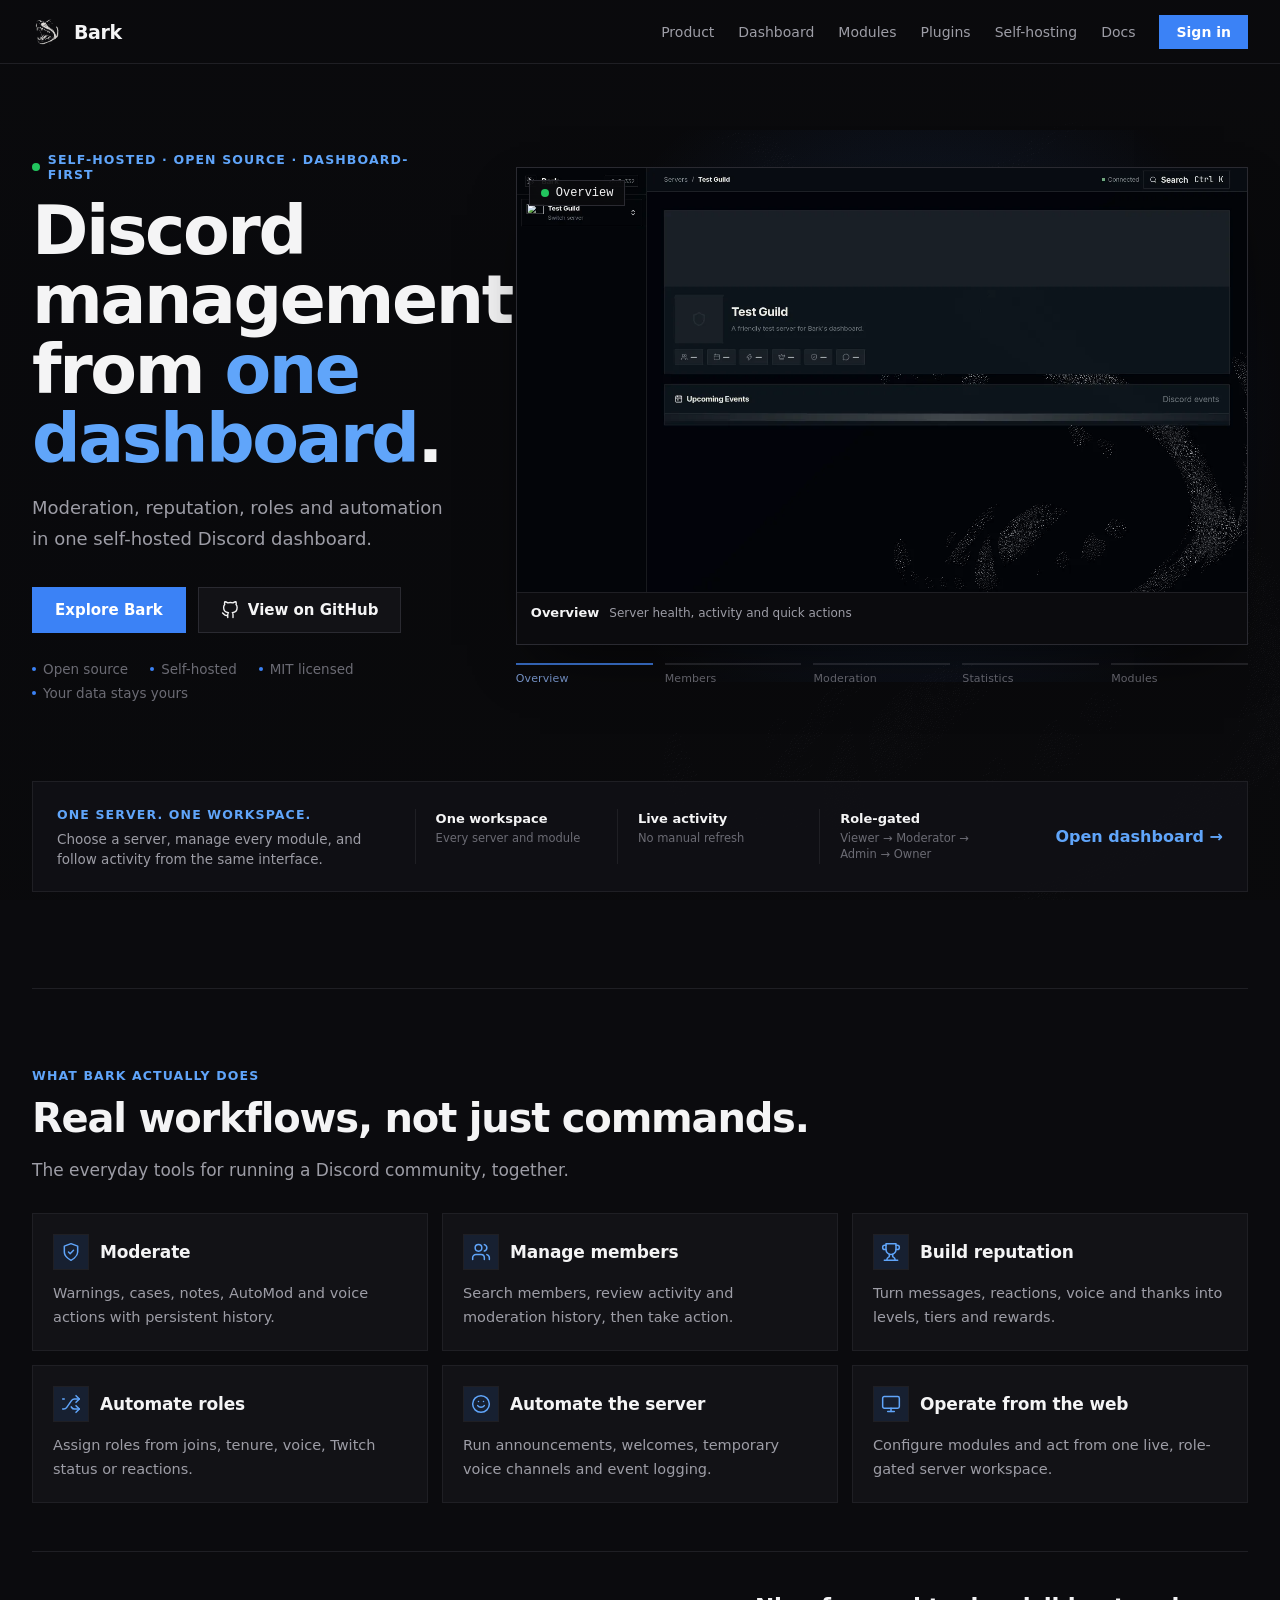
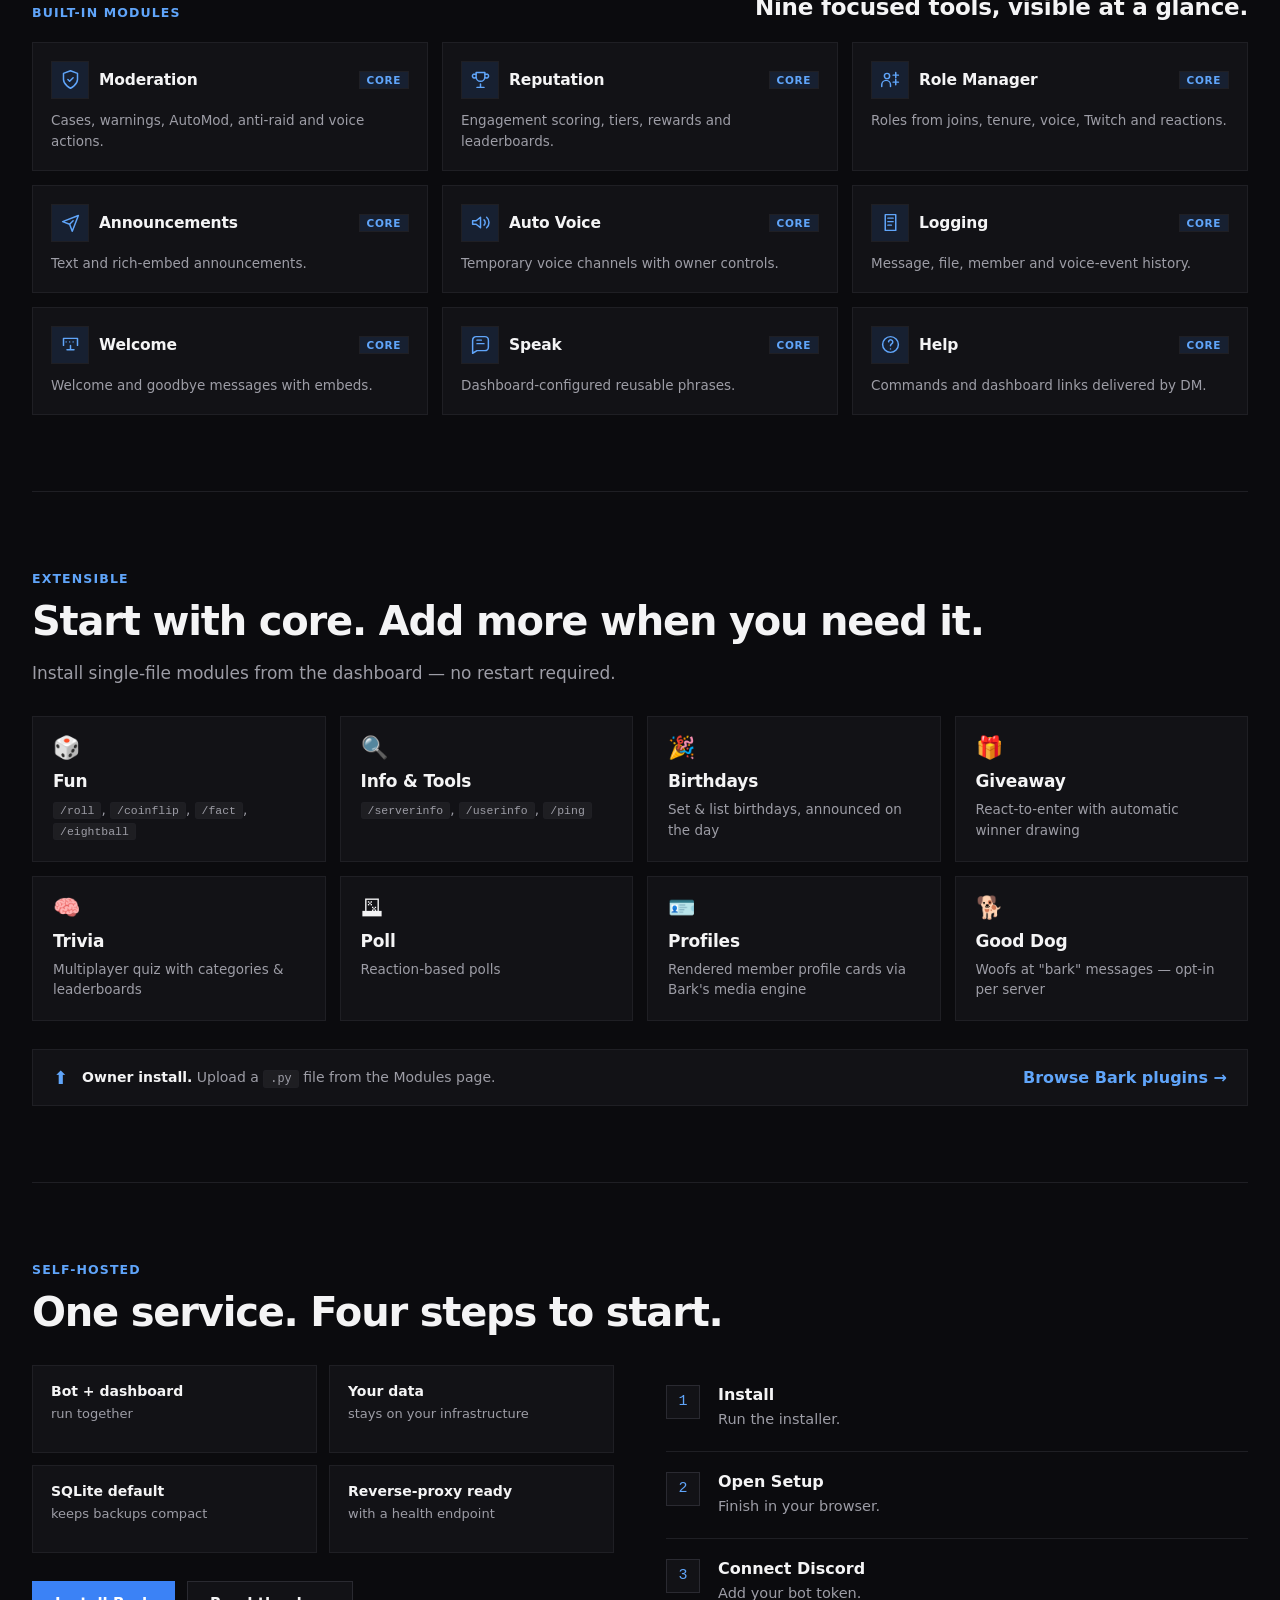
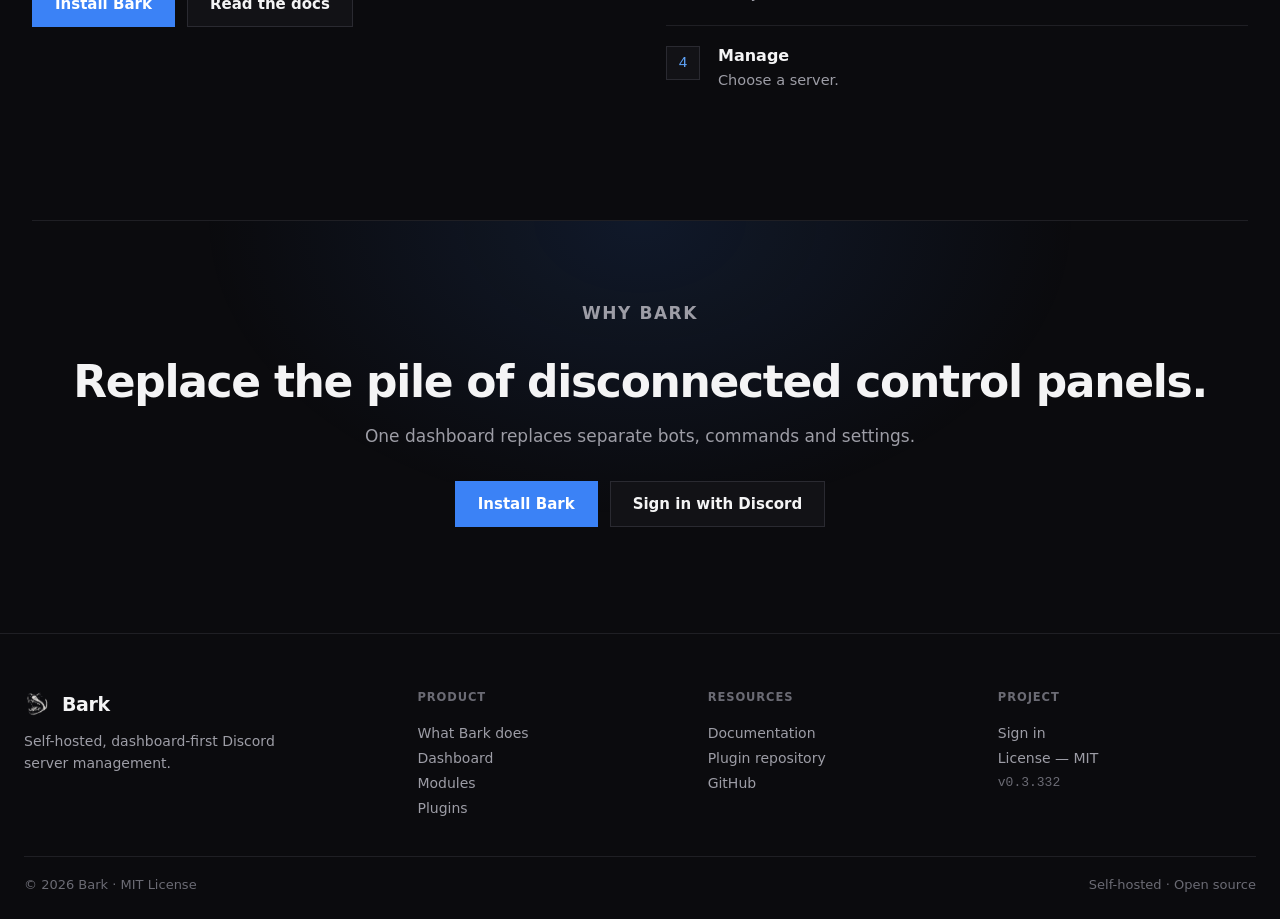
==== commit ebb729f3: "refine: merge dashboard story into hero and iconify modules" ====
--- a/index.html
+++ b/index.html
@@ -32,7 +32,7 @@
   <link rel="preload" href="assets/fonts/inter-latin.woff2" as="font" type="font/woff2" crossorigin>
   <link rel="preload" href="assets/fonts/inter-latin-600.woff2" as="font" type="font/woff2" crossorigin>
   <link rel="preload" href="assets/fonts/inter-latin-700.woff2" as="font" type="font/woff2" crossorigin>
-  <link rel="stylesheet" href="assets/style.css?v=14">
+  <link rel="stylesheet" href="assets/style.css?v=15">
 </head>
 <body>
   <a class="skip-link" href="#main">Skip to content</a>
@@ -56,13 +56,13 @@
 
   <main id="main">
     <!-- ══════════════ HERO ══════════════ -->
-    <section class="hero">
+    <section class="hero" id="dashboard">
       <div class="hero-inner">
         <div class="eyebrow"><span class="dot-green"></span>Self-hosted · Open source · Dashboard-first</div>
         <h1>Discord management from <span class="accent">one dashboard</span>.</h1>
         <p class="hero-copy">Moderation, reputation, roles and automation in one self-hosted Discord dashboard.</p>
         <div class="actions">
-          <a href="#dashboard" class="button button-primary">Explore Bark</a>
+          <a href="#product" class="button button-primary">Explore Bark</a>
           <a href="https://github.com/warmbo/bark" target="_blank" rel="noopener" class="button button-secondary">
             <svg width="18" height="18" viewBox="0 0 24 24" fill="none" stroke="currentColor" stroke-width="1.8" stroke-linecap="round" stroke-linejoin="round" aria-hidden="true"><path d="M9 19c-5 1.5-5-2.5-7-3m14 6v-3.87a3.37 3.37 0 0 0-.94-2.61c3.14-.35 6.44-1.54 6.44-7A5.44 5.44 0 0 0 20 4.77 5.07 5.07 0 0 0 19.91 1S18.73.65 16 2.48a13.38 13.38 0 0 0-7 0C6.27.65 5.09 1 5.09 1A5.07 5.07 0 0 0 5 4.77a5.44 5.44 0 0 0-1.5 3.78c0 5.42 3.3 6.61 6.44 7A3.37 3.37 0 0 0 9 18.13V22"/></svg>
             View on GitHub
@@ -106,6 +106,19 @@
           <button type="button" class="hero-page-dot" data-hero-control="modules" aria-label="Show Modules" aria-pressed="false"><span class="hero-page-bar"><span></span></span><span class="hero-page-title">Modules</span></button>
         </div>
       </div>
+
+      <div class="hero-workspace" aria-label="One server workspace and authorization model">
+        <div class="hero-workspace-copy">
+          <p class="eyebrow">One server. One workspace.</p>
+          <p>Choose a server, manage every module, and follow activity from the same interface.</p>
+        </div>
+        <ul class="hero-workspace-facts">
+          <li><strong>One workspace</strong><span>Every server and module</span></li>
+          <li><strong>Live activity</strong><span>No manual refresh</span></li>
+          <li><strong>Role-gated</strong><span>Viewer → Moderator → Admin → Owner</span></li>
+        </ul>
+        <a href="/auth/login" class="text-link">Open dashboard →</a>
+      </div>
     </section>
 
     <!-- ══════════════ WHAT BARK ACTUALLY DOES ══════════════ -->
@@ -152,80 +165,18 @@
           <h3>Nine focused tools, visible at a glance.</h3>
         </div>
         <div class="module-grid reveal">
-          <article class="module-card"><div class="module-card-head"><span class="mod-icon">MOD</span><h3>Moderation</h3><span class="mod-tag">core</span></div><p>Cases, warnings, AutoMod, anti-raid and voice actions.</p></article>
-          <article class="module-card"><div class="module-card-head"><span class="mod-icon">REP</span><h3>Reputation</h3><span class="mod-tag">core</span></div><p>Engagement scoring, tiers, rewards and leaderboards.</p></article>
-          <article class="module-card"><div class="module-card-head"><span class="mod-icon">ROLE</span><h3>Role Manager</h3><span class="mod-tag">core</span></div><p>Roles from joins, tenure, voice, Twitch and reactions.</p></article>
-          <article class="module-card"><div class="module-card-head"><span class="mod-icon">ANN</span><h3>Announcements</h3><span class="mod-tag">core</span></div><p>Text and rich-embed announcements.</p></article>
-          <article class="module-card"><div class="module-card-head"><span class="mod-icon">VC</span><h3>Auto Voice</h3><span class="mod-tag">core</span></div><p>Temporary voice channels with owner controls.</p></article>
-          <article class="module-card"><div class="module-card-head"><span class="mod-icon">LOG</span><h3>Logging</h3><span class="mod-tag">core</span></div><p>Message, file, member and voice-event history.</p></article>
-          <article class="module-card"><div class="module-card-head"><span class="mod-icon">HI</span><h3>Welcome</h3><span class="mod-tag">core</span></div><p>Welcome and goodbye messages with embeds.</p></article>
-          <article class="module-card"><div class="module-card-head"><span class="mod-icon">SAY</span><h3>Speak</h3><span class="mod-tag">core</span></div><p>Dashboard-configured reusable phrases.</p></article>
-          <article class="module-card"><div class="module-card-head"><span class="mod-icon">?</span><h3>Help</h3><span class="mod-tag">core</span></div><p>Commands and dashboard links delivered by DM.</p></article>
-        </div>
-      </div>
-    </section>
-
-    <!-- ══════════════ DASHBOARD ══════════════ -->
-    <section class="content-section dashboard-section" id="dashboard">
-      <div class="section-copy">
-        <p class="eyebrow">Dashboard-first</p>
-        <h2>One server. One workspace.</h2>
-        <p>Sign in, choose a server, and manage everything in one consistent interface.</p>
-        <ul class="dash-points">
-          <li><strong>One workspace</strong> for every server and module.</li>
-          <li><strong>Live activity</strong> without refreshing the page.</li>
-          <li><strong>Role-gated access</strong> from Viewer to Owner.</li>
-        </ul>
-        <a href="/auth/login" class="button button-primary">Open the dashboard</a>
-      </div>
-
-      <div class="dashboard-tour reveal" aria-label="Bark dashboard tour">
-        <div class="tour-tabs" role="tablist" aria-label="Dashboard views">
-          <button type="button" class="tour-tab" role="tab" aria-selected="true" aria-controls="tour-overview" id="tour-tab-overview" data-tour="overview">Overview</button>
-          <button type="button" class="tour-tab" role="tab" aria-selected="false" aria-controls="tour-members" id="tour-tab-members" data-tour="members" tabindex="-1">Members</button>
-          <button type="button" class="tour-tab" role="tab" aria-selected="false" aria-controls="tour-moderation" id="tour-tab-moderation" data-tour="moderation" tabindex="-1">Moderation</button>
-          <button type="button" class="tour-tab" role="tab" aria-selected="false" aria-controls="tour-stats" id="tour-tab-stats" data-tour="stats" tabindex="-1">Statistics</button>
-          <button type="button" class="tour-tab" role="tab" aria-selected="false" aria-controls="tour-modules" id="tour-tab-modules" data-tour="modules" tabindex="-1">Modules</button>
-        </div>
-        <div class="gallery">
-        <figure class="gallery-item gallery-item-featured" id="tour-overview" role="tabpanel" aria-labelledby="tour-tab-overview" data-tour-panel="overview">
-          <img src="assets/screenshots/01-overview.webp" alt="Bark server overview — stat cards, recent activity, quick actions and server info" loading="lazy" width="1440" height="900">
-          <figcaption>Server overview — health, member counts, activity and quick actions.</figcaption>
-        </figure>
-        <figure class="gallery-item" id="tour-members" role="tabpanel" aria-labelledby="tour-tab-members" data-tour-panel="members">
-          <img src="assets/screenshots/members.webp" alt="Bark member directory with search and filters" loading="lazy" width="1440" height="900">
-          <figcaption>Member management — locate members and review their state.</figcaption>
-        </figure>
-        <figure class="gallery-item" id="tour-moderation" role="tabpanel" aria-labelledby="tour-tab-moderation" data-tour-panel="moderation">
-          <img src="assets/screenshots/moderation.webp" alt="Bark moderation workspace with Operate and Configure tabs" loading="lazy" width="1440" height="900">
-          <figcaption>Moderation — cases, warnings, notes, rulesets and voice.</figcaption>
-        </figure>
-        <figure class="gallery-item" id="tour-stats" role="tabpanel" aria-labelledby="tour-tab-stats" data-tour-panel="stats">
-          <img src="assets/screenshots/stats.webp" alt="Bark statistics page with activity charts" loading="lazy" width="1440" height="900">
-          <figcaption>Statistics — growth, activity and engagement, charted.</figcaption>
-        </figure>
-        <figure class="gallery-item" id="tour-modules" role="tabpanel" aria-labelledby="tour-tab-modules" data-tour-panel="modules">
-          <img src="assets/screenshots/modules.webp" alt="Bark modules grid with per-module toggles" loading="lazy" width="1440" height="900">
-          <figcaption>Modules — enable and configure every module per server.</figcaption>
-        </figure>
-        </div>
-      </div>
-
-      <div class="perm-band reveal" aria-label="Authorization hierarchy">
-        <div class="perm-intro">
-          <p class="eyebrow">Team access</p>
-          <h3>Permissions follow the job.</h3>
-          <p>Optional Discord OAuth sign-in with server-side role checks.</p>
-        </div>
-        <ol class="perm-steps">
-          <li><span class="perm-level">Viewer</span><span class="perm-desc">Read</span></li>
-          <li><span class="perm-level">Moderator</span><span class="perm-desc">Act</span></li>
-          <li><span class="perm-level">Admin</span><span class="perm-desc">Configure</span></li>
-          <li><span class="perm-level">Owner</span><span class="perm-desc">Operate</span></li>
-        </ol>
-      </div>
-    </section>
-
+          <article class="module-card"><div class="module-card-head"><span class="mod-icon" aria-hidden="true"><svg viewBox="0 0 24 24"><path d="M12 22s8-4 8-10V5l-8-3-8 3v7c0 6 8 10 8 10Z"/><path d="m9 12 2 2 4-4"/></svg></span><h3>Moderation</h3><span class="mod-tag">core</span></div><p>Cases, warnings, AutoMod, anti-raid and voice actions.</p></article>
+          <article class="module-card"><div class="module-card-head"><span class="mod-icon" aria-hidden="true"><svg viewBox="0 0 24 24"><path d="M8 21h8M12 17v4M7 4h10v5a5 5 0 0 1-10 0V4Z"/><path d="M7 6H4a2 2 0 0 0 2 4h1M17 6h3a2 2 0 0 1-2 4h-1"/></svg></span><h3>Reputation</h3><span class="mod-tag">core</span></div><p>Engagement scoring, tiers, rewards and leaderboards.</p></article>
+          <article class="module-card"><div class="module-card-head"><span class="mod-icon" aria-hidden="true"><svg viewBox="0 0 24 24"><circle cx="8" cy="8" r="3"/><path d="M2 20v-2a5 5 0 0 1 10 0v2M15 7h6M18 4v6M15 15h6M18 12v6"/></svg></span><h3>Role Manager</h3><span class="mod-tag">core</span></div><p>Roles from joins, tenure, voice, Twitch and reactions.</p></article>
+          <article class="module-card"><div class="module-card-head"><span class="mod-icon" aria-hidden="true"><svg viewBox="0 0 24 24"><path d="m3 11 18-7-7 18-3-8-8-3Z"/><path d="m11 14 4-4"/></svg></span><h3>Announcements</h3><span class="mod-tag">core</span></div><p>Text and rich-embed announcements.</p></article>
+          <article class="module-card"><div class="module-card-head"><span class="mod-icon" aria-hidden="true"><svg viewBox="0 0 24 24"><path d="M12 6 7 10H3v4h4l5 4V6Z"/><path d="M16 9a4 4 0 0 1 0 6M19 6a8 8 0 0 1 0 12"/></svg></span><h3>Auto Voice</h3><span class="mod-tag">core</span></div><p>Temporary voice channels with owner controls.</p></article>
+          <article class="module-card"><div class="module-card-head"><span class="mod-icon" aria-hidden="true"><svg viewBox="0 0 24 24"><path d="M6 3h12v18H6zM9 7h6M9 11h6M9 15h4"/></svg></span><h3>Logging</h3><span class="mod-tag">core</span></div><p>Message, file, member and voice-event history.</p></article>
+          <article class="module-card"><div class="module-card-head"><span class="mod-icon" aria-hidden="true"><svg viewBox="0 0 24 24"><path d="M4 13V5h16v8M7 9h.01M11 9h.01M15 9h.01M8 18h8M12 13v5"/></svg></span><h3>Welcome</h3><span class="mod-tag">core</span></div><p>Welcome and goodbye messages with embeds.</p></article>
+          <article class="module-card"><div class="module-card-head"><span class="mod-icon" aria-hidden="true"><svg viewBox="0 0 24 24"><path d="M21 15a4 4 0 0 1-4 4H8l-5 3V7a4 4 0 0 1 4-4h10a4 4 0 0 1 4 4v8Z"/><path d="M8 11h8M8 7h5"/></svg></span><h3>Speak</h3><span class="mod-tag">core</span></div><p>Dashboard-configured reusable phrases.</p></article>
+          <article class="module-card"><div class="module-card-head"><span class="mod-icon" aria-hidden="true"><svg viewBox="0 0 24 24"><circle cx="12" cy="12" r="9"/><path d="M9.8 9a2.4 2.4 0 1 1 3.8 2c-1 .7-1.6 1.1-1.6 2.5M12 17h.01"/></svg></span><h3>Help</h3><span class="mod-tag">core</span></div><p>Commands and dashboard links delivered by DM.</p></article>
+        </div>
+      </div>
+    </section>
 
     <!-- ══════════════ PLUGINS ══════════════ -->
     <section class="content-section plugins-section" id="plugins">
@@ -321,6 +272,6 @@
     </div>
   </footer>
 
-  <script src="assets/site.js?v=7"></script>
+  <script src="assets/site.js?v=8"></script>
 </body>
 </html>
--- a/assets/style.css
+++ b/assets/style.css
@@ -389,6 +389,26 @@
 
 @keyframes hero-segment-progress { to { transform: scaleX(1); } }
 
+.hero-workspace {
+  grid-column: 1 / -1;
+  display: grid;
+  grid-template-columns: minmax(280px, .8fr) minmax(0, 1.5fr) auto;
+  gap: 34px;
+  align-items: center;
+  margin-top: 8px;
+  padding: 22px 24px;
+  border: 1px solid var(--border);
+  background: rgba(18, 18, 22, .82);
+}
+.hero-workspace-copy .eyebrow { margin-bottom: 7px; }
+.hero-workspace-copy > p:last-child { color: var(--muted); font-size: 13.5px; line-height: 1.5; }
+.hero-workspace-facts { display: grid; grid-template-columns: repeat(3, 1fr); list-style: none; }
+.hero-workspace-facts li { padding: 2px 20px; border-left: 1px solid var(--border); }
+.hero-workspace-facts strong,
+.hero-workspace-facts span { display: block; }
+.hero-workspace-facts strong { color: var(--foreground); font-size: 13px; margin-bottom: 4px; }
+.hero-workspace-facts span { color: var(--muted-dim); font-size: 11.5px; line-height: 1.4; }
+
 
 /* ── What Bark Actually Does ──────────────────────────────────── */
 .workflow-grid {
@@ -441,100 +461,6 @@
   transform: rotate(45deg);
 }
 
-/* ── Dashboard ────────────────────────────────────────────────── */
-.dashboard-section { display: grid; grid-template-columns: minmax(300px, .42fr) minmax(0, 1.58fr); gap: 52px; align-items: start; }
-.dash-points { list-style: none; display: flex; flex-direction: column; gap: 11px; margin: 22px 0 30px; }
-.dash-points li {
-  position: relative;
-  padding-left: 20px;
-  color: var(--muted);
-  font-size: 14.5px;
-  line-height: 1.55;
-}
-.dash-points li::before { content: ''; position: absolute; left: 0; top: 8px; width: 7px; height: 7px; background: var(--accent); border-radius: 1px; }
-.dash-points strong { color: var(--foreground); font-weight: 600; }
-
-.dashboard-tour { min-width: 0; }
-.tour-tabs {
-  display: flex;
-  gap: 0;
-  overflow-x: auto;
-  scrollbar-width: thin;
-  border: 1px solid var(--border);
-  border-bottom: 0;
-  background: var(--bg-elev);
-}
-.tour-tab {
-  appearance: none;
-  min-height: 42px;
-  padding: 0 15px;
-  border: 0;
-  border-right: 1px solid var(--border);
-  border-radius: var(--radius);
-  background: transparent;
-  color: var(--muted);
-  font: 600 12.5px/1 var(--font-sans);
-  white-space: nowrap;
-  cursor: pointer;
-  transition: color 160ms var(--ease), background 160ms var(--ease);
-}
-.tour-tab:hover { color: var(--foreground); background: var(--card-hover); }
-.tour-tab[aria-selected="true"] {
-  color: var(--foreground);
-  background: var(--accent-dim);
-  box-shadow: inset 0 -2px var(--accent);
-}
-.gallery { display: grid; grid-template-columns: 1fr 1fr; gap: 14px; }
-.dashboard-tour.enhanced .gallery { display: block; }
-.dashboard-tour.enhanced .gallery-item { display: none; }
-.dashboard-tour.enhanced .gallery-item.is-active { display: block; }
-.gallery-item-featured { grid-column: 1 / -1; }
-.gallery-item {
-  margin: 0;
-  background: var(--card);
-  border: 1px solid var(--border);
-  border-radius: var(--radius);
-  overflow: hidden;
-  transition: border-color 180ms var(--ease);
-}
-.gallery-item:hover { border-color: var(--border-strong); }
-.gallery-item img { width: 100%; height: auto; }
-.gallery-item figcaption { padding: 12px 14px; color: var(--muted); font-size: 13px; line-height: 1.5; border-top: 1px solid var(--border); }
-
-.perm-band {
-  grid-column: 1 / -1;
-  margin-top: 12px;
-  background: var(--card);
-  border: 1px solid var(--border);
-  border-radius: var(--radius);
-  padding: 28px 32px;
-  display: grid;
-  grid-template-columns: minmax(260px, .55fr) minmax(0, 1.45fr);
-  gap: 40px;
-  align-items: center;
-}
-.perm-intro .eyebrow { margin-bottom: 8px; }
-.perm-intro h3 { font-size: 22px; margin-bottom: 7px; }
-.perm-intro > p:last-child { color: var(--muted); font-size: 14px; line-height: 1.55; }
-.perm-steps { list-style: none; display: grid; grid-template-columns: repeat(4, 1fr); gap: 0; counter-reset: perm; }
-.perm-steps li { position: relative; padding: 4px 16px 4px 0; }
-.perm-steps li + li { border-left: 1px solid var(--border); padding-left: 16px; }
-.perm-level { display: block; color: var(--foreground); font-size: 14px; font-weight: 600; }
-.perm-desc { display: block; color: var(--muted-dim); font-size: 12px; margin-top: 3px; }
-.perm-steps li::before {
-  content: counter(perm, decimal);
-  counter-increment: perm;
-  display: inline-block;
-  font-family: var(--font-mono);
-  font-size: 11px;
-  color: var(--accent-hover);
-  border: 1px solid var(--border-strong);
-  padding: 1px 5px;
-  margin-right: 8px;
-  border-radius: var(--radius);
-  vertical-align: 1px;
-}
-
 /* ── Modules ──────────────────────────────────────────────────── */
 .builtin-modules { margin-top: 48px; padding-top: 42px; border-top: 1px solid var(--border); scroll-margin-top: 80px; }
 .subsection-head { display: flex; align-items: end; justify-content: space-between; gap: 24px; margin-bottom: 22px; }
@@ -551,7 +477,17 @@
 .module-card:hover { border-color: var(--border-strong); background: var(--card-hover); }
 .module-card-head { display: flex; align-items: center; gap: 10px; margin-bottom: 11px; }
 .module-card-head h3 { font-size: 15.5px; }
-.mod-icon { min-width: 38px; color: var(--accent-hover); font: 700 10px/1 var(--font-mono); letter-spacing: .04em; }
+.mod-icon {
+  width: 38px;
+  height: 38px;
+  display: inline-grid;
+  place-items: center;
+  flex: 0 0 38px;
+  color: var(--accent-hover);
+  border: 1px solid var(--border);
+  background: var(--accent-dim);
+}
+.mod-icon svg { width: 21px; height: 21px; fill: none; stroke: currentColor; stroke-width: 1.7; stroke-linecap: round; stroke-linejoin: round; }
 .mod-tag {
   font-size: 10.5px;
   font-weight: 700;
@@ -675,7 +611,8 @@
   .workflow-grid { grid-template-columns: repeat(2, 1fr); }
   .module-grid { grid-template-columns: repeat(2, 1fr); }
   .plugin-grid { grid-template-columns: repeat(2, 1fr); }
-  .dashboard-section { grid-template-columns: 1fr; gap: 36px; }
+  .hero-workspace { grid-template-columns: 1fr auto; }
+  .hero-workspace-facts { grid-column: 1 / -1; grid-row: 2; }
   .operate-grid { grid-template-columns: 1fr; }
   .footer-inner { grid-template-columns: 1fr 1fr; }
 }
@@ -712,19 +649,16 @@
   .module-grid { grid-template-columns: 1fr; }
   .plugin-grid { grid-template-columns: 1fr; }
   .subsection-head { align-items: flex-start; flex-direction: column; }
-  .perm-band { grid-template-columns: 1fr; gap: 24px; }
   .operate-grid, .host-points { grid-template-columns: 1fr; }
-  .gallery { grid-template-columns: 1fr; }
-  .gallery-item-featured { grid-column: auto; }
-  .perm-steps { grid-template-columns: 1fr 1fr; gap: 14px 0; }
-  .perm-steps li + li { border-left: none; }
   .content-section { padding: 64px 0; }
   .footer-inner { grid-template-columns: 1fr; gap: 24px; }
   .footer-bottom { flex-direction: column; }
 }
 
 @media (max-width: 400px) {
-  .perm-steps { grid-template-columns: 1fr; }
+  .hero-workspace { grid-template-columns: 1fr; gap: 20px; padding: 19px; }
+  .hero-workspace-facts { grid-column: auto; grid-row: auto; grid-template-columns: 1fr; gap: 13px; }
+  .hero-workspace-facts li { padding: 0 0 0 13px; }
   .trust-list { gap: 8px 14px; }
 }
 
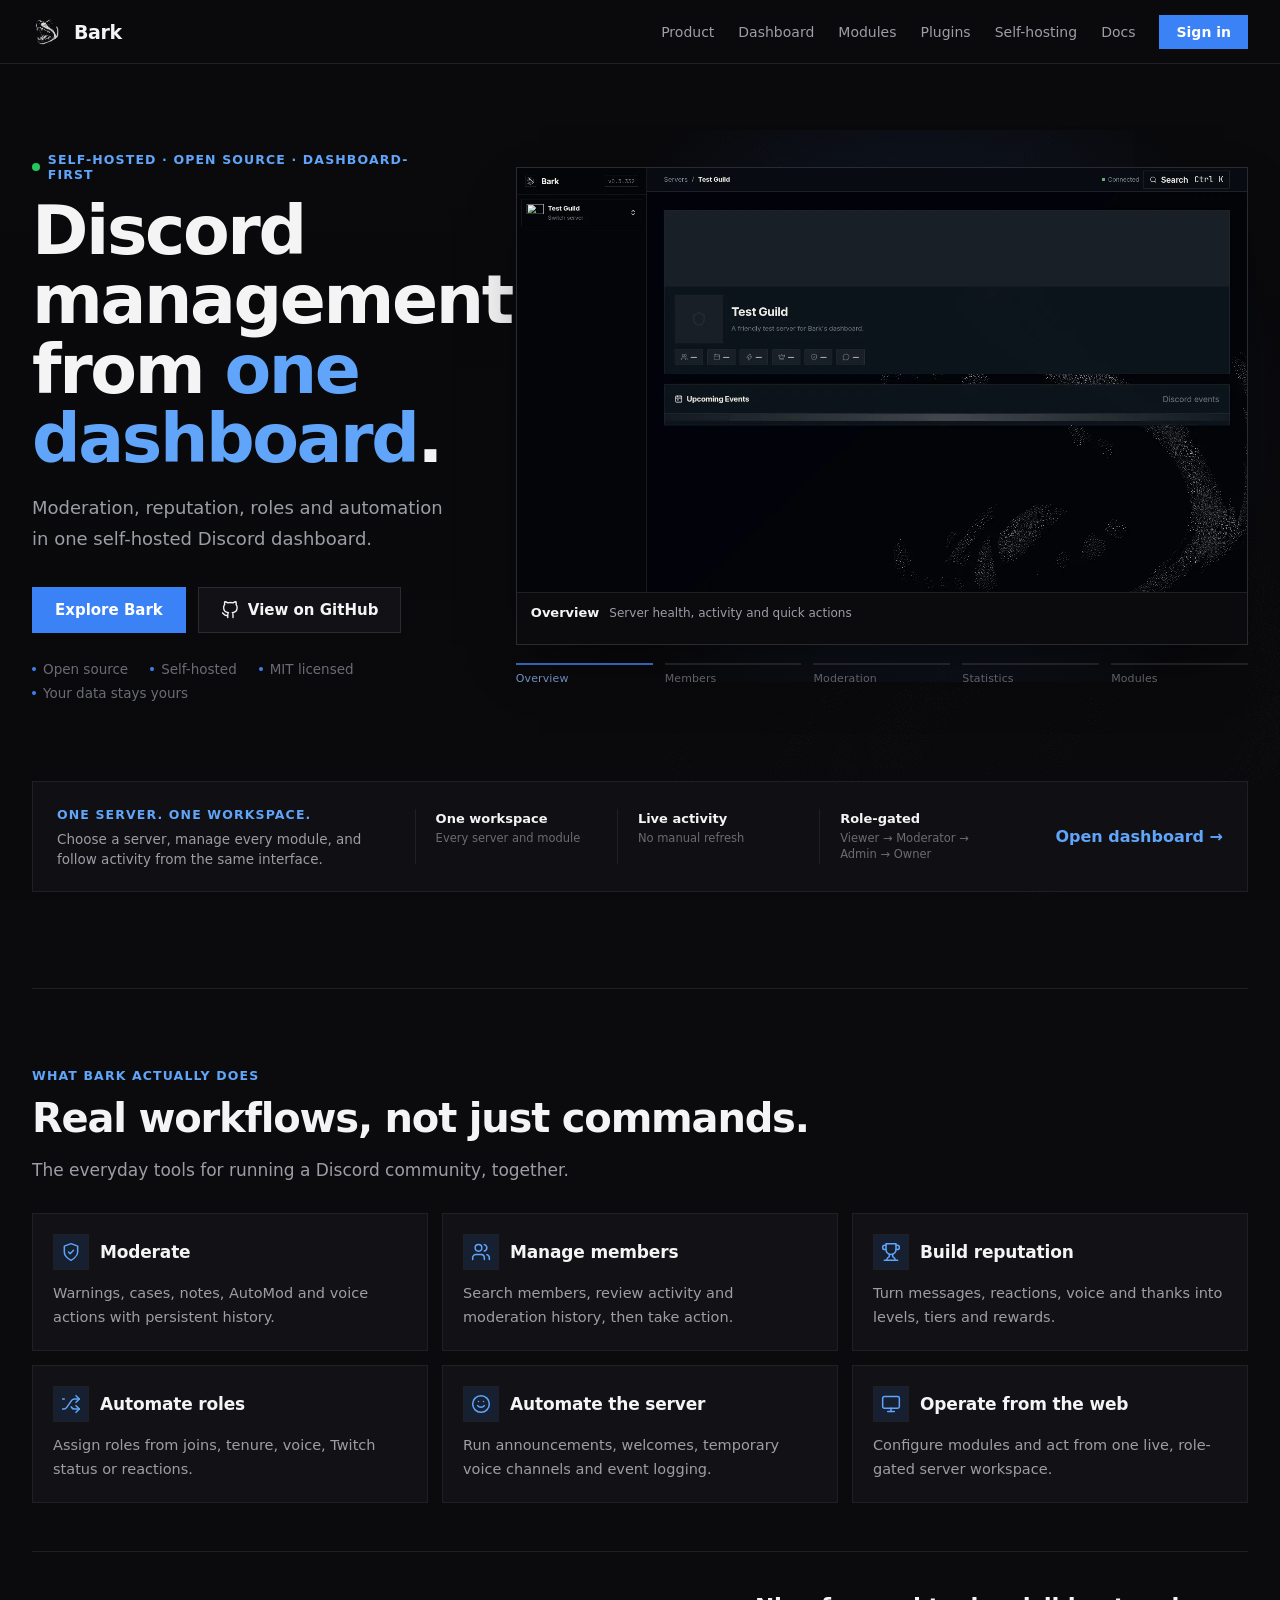
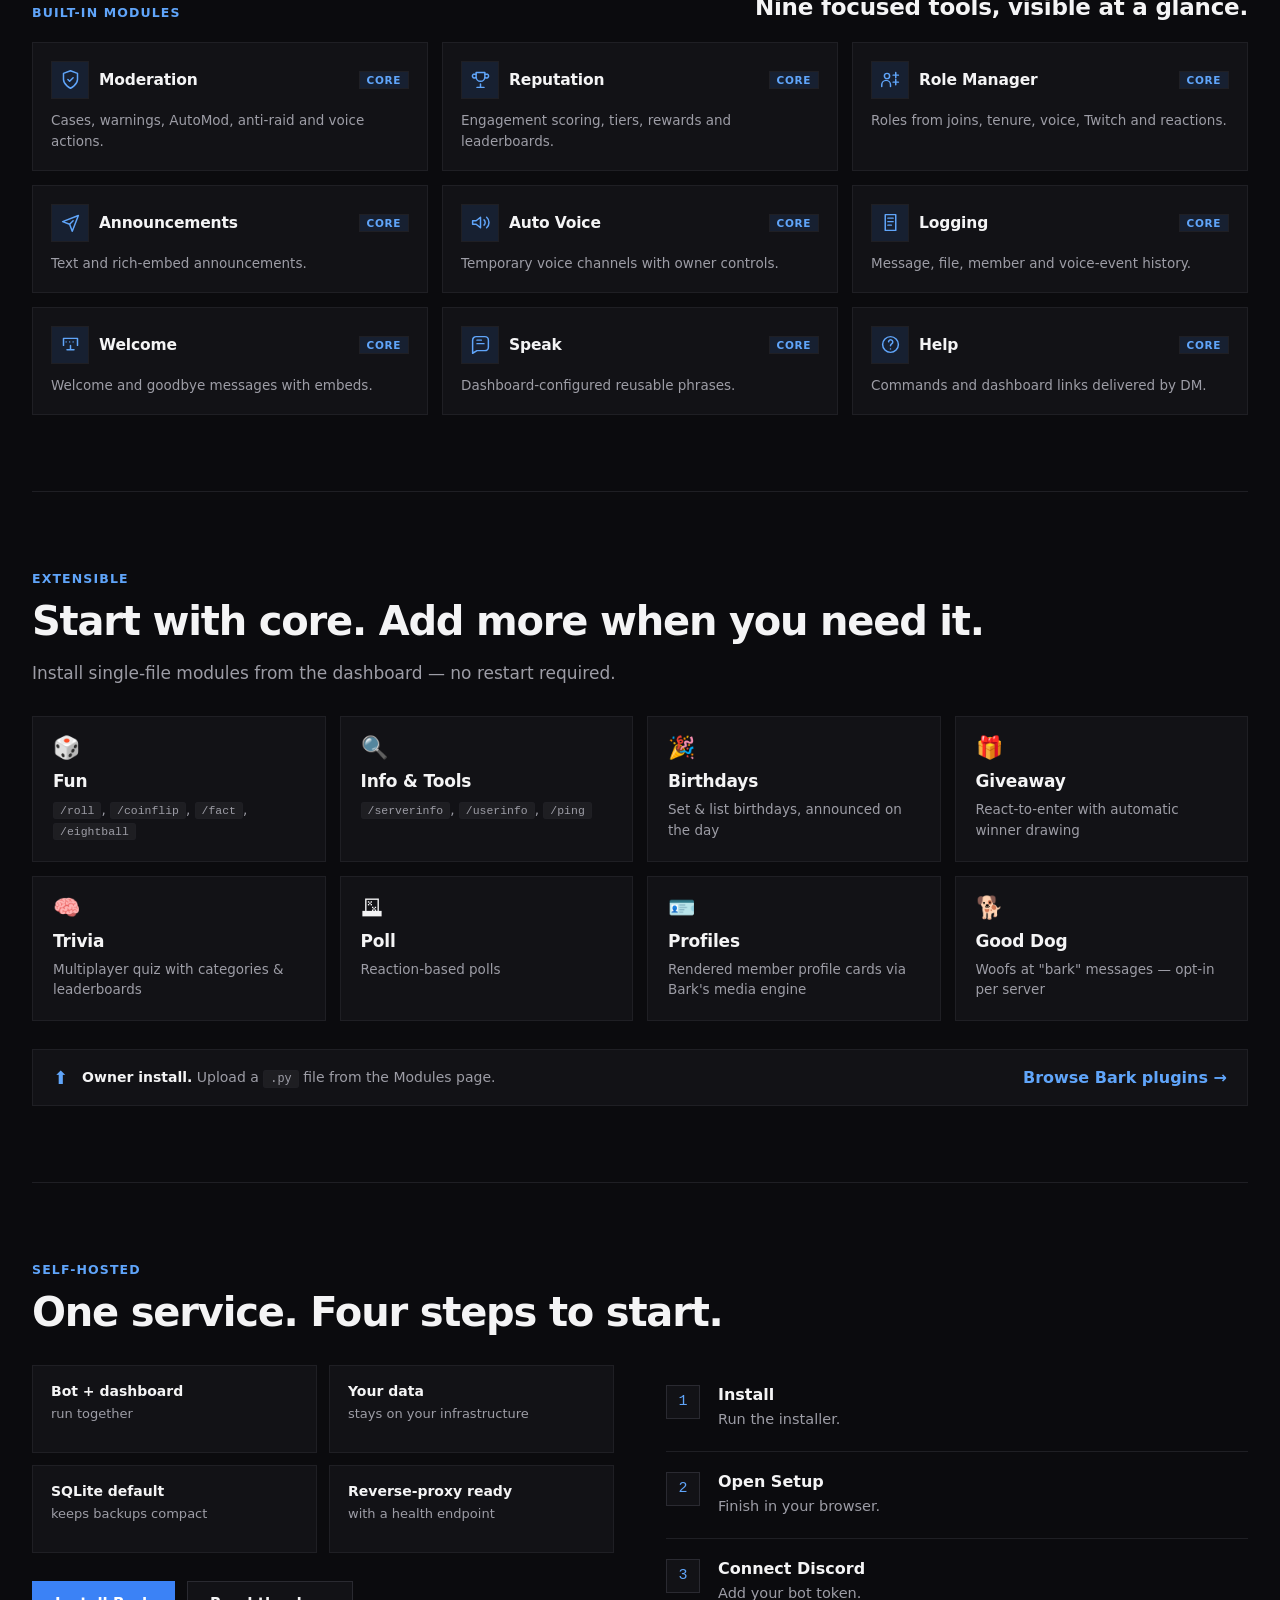
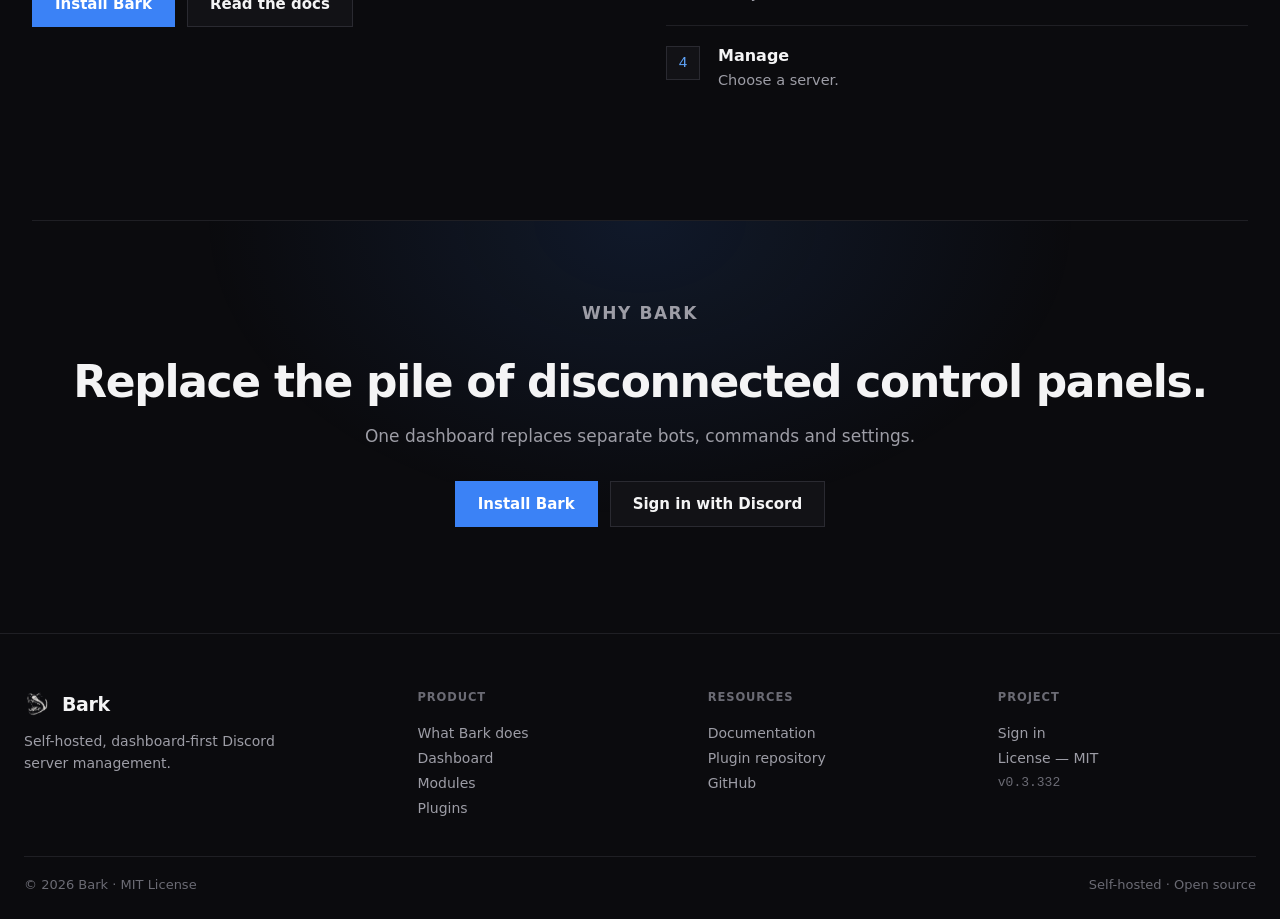
==== commit 6df45497: "refine: remove carousel status overlay" ====
--- a/index.html
+++ b/index.html
@@ -32,7 +32,7 @@
   <link rel="preload" href="assets/fonts/inter-latin.woff2" as="font" type="font/woff2" crossorigin>
   <link rel="preload" href="assets/fonts/inter-latin-600.woff2" as="font" type="font/woff2" crossorigin>
   <link rel="preload" href="assets/fonts/inter-latin-700.woff2" as="font" type="font/woff2" crossorigin>
-  <link rel="stylesheet" href="assets/style.css?v=15">
+  <link rel="stylesheet" href="assets/style.css?v=16">
 </head>
 <body>
   <a class="skip-link" href="#main">Skip to content</a>
@@ -96,7 +96,6 @@
             <img src="assets/screenshots/modules.webp" alt="Bark modules page with per-server controls" loading="lazy" width="1440" height="900">
             <figcaption><strong>Modules</strong><span>Enable and configure features per server</span></figcaption>
           </figure>
-          <div class="shot-status"><span class="dot-green"></span><span data-hero-status aria-live="polite">Overview</span></div>
         </div>
         <div class="hero-page-controls" aria-label="Choose a dashboard page">
           <button type="button" class="hero-page-dot is-active" data-hero-control="overview" aria-label="Show Overview" aria-pressed="true"><span class="hero-page-bar"><span></span></span><span class="hero-page-title">Overview</span></button>
@@ -272,6 +271,6 @@
     </div>
   </footer>
 
-  <script src="assets/site.js?v=8"></script>
+  <script src="assets/site.js?v=9"></script>
 </body>
 </html>
--- a/assets/style.css
+++ b/assets/style.css
@@ -321,22 +321,7 @@
 .hero-page figcaption strong { color: var(--foreground); font-size: 13px; }
 .hero-page figcaption span { color: var(--muted); font-size: 12px; }
 
-.shot-status {
-  position: absolute;
-  top: 12px;
-  left: 12px;
-  display: inline-flex;
-  align-items: center;
-  gap: 7px;
-  padding: 5px 11px;
-  background: rgba(11,11,14,.82);
-  border: 1px solid var(--border-strong);
-  color: var(--foreground);
-  font-family: var(--font-mono);
-  font-size: 12px;
-  z-index: 5;
-  backdrop-filter: blur(8px);
-}
+
 .hero-page-controls {
   display: grid;
   grid-template-columns: repeat(5, minmax(0, 1fr));
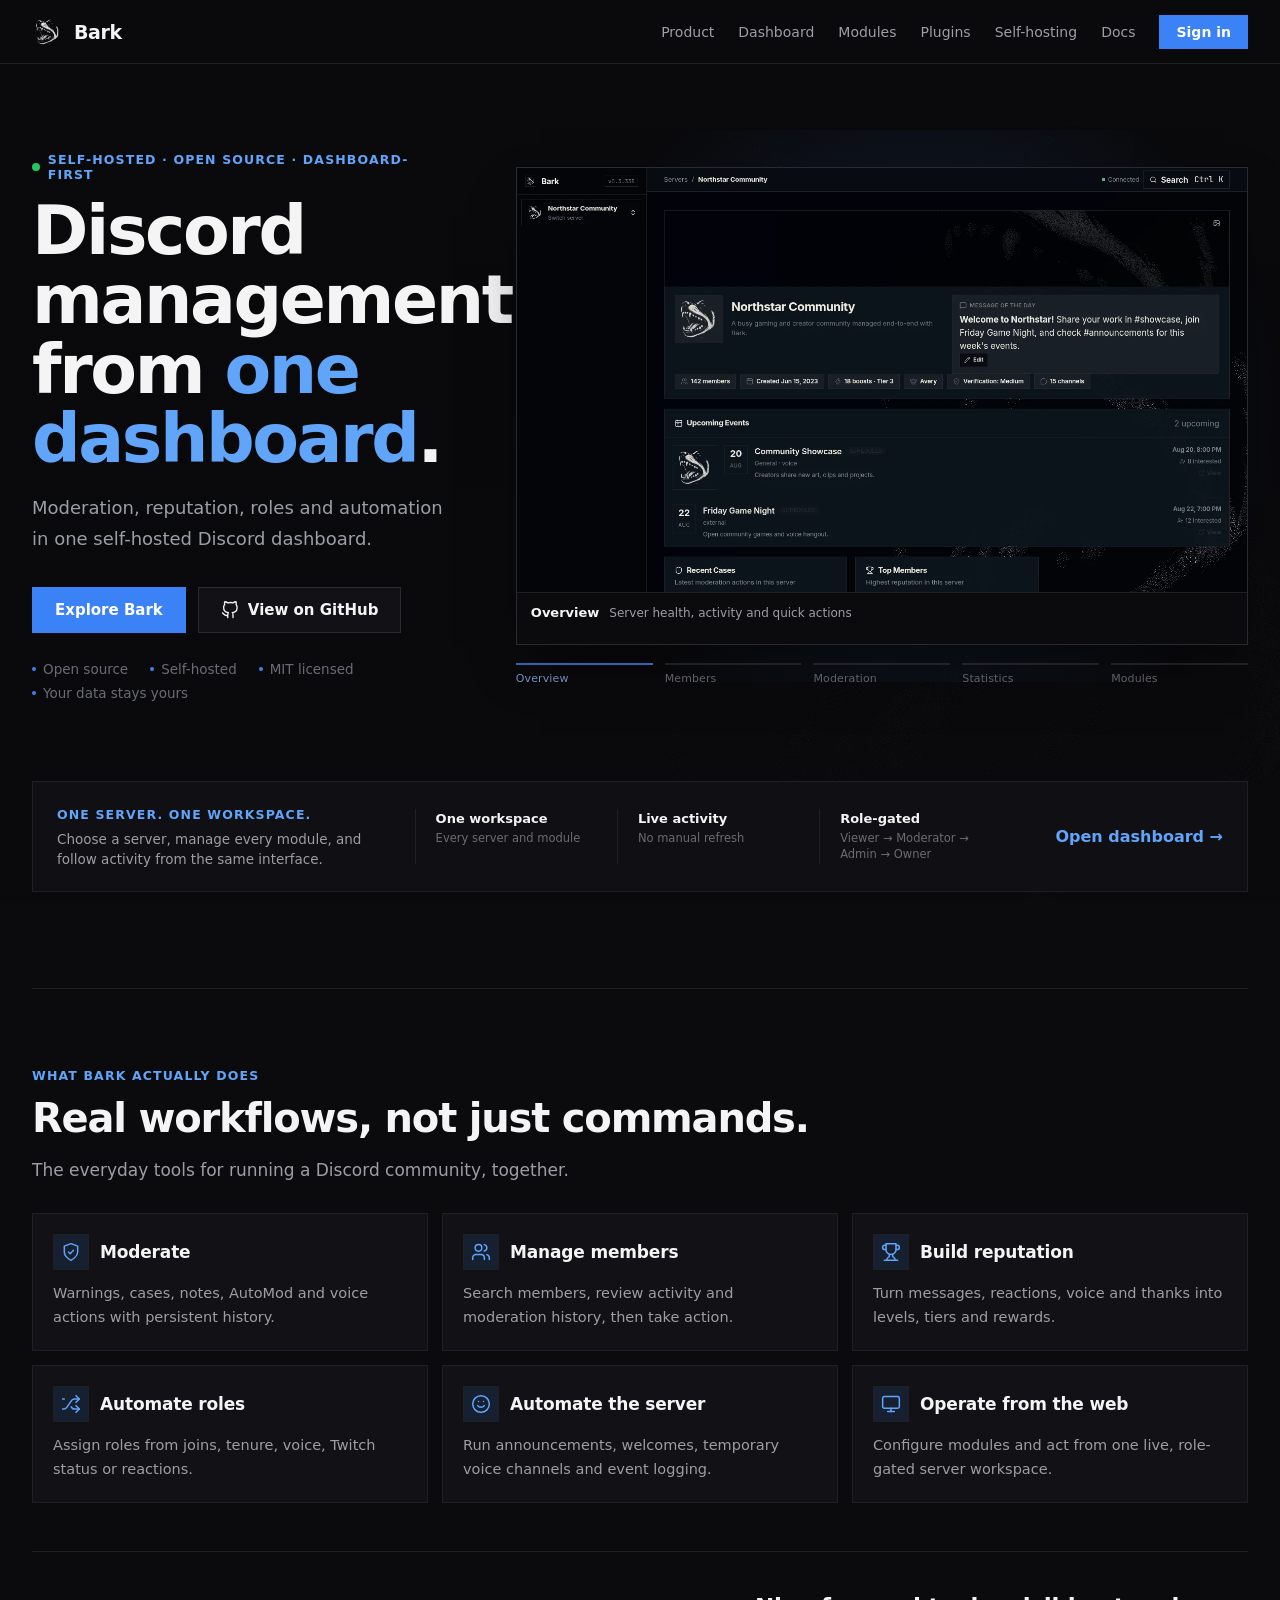
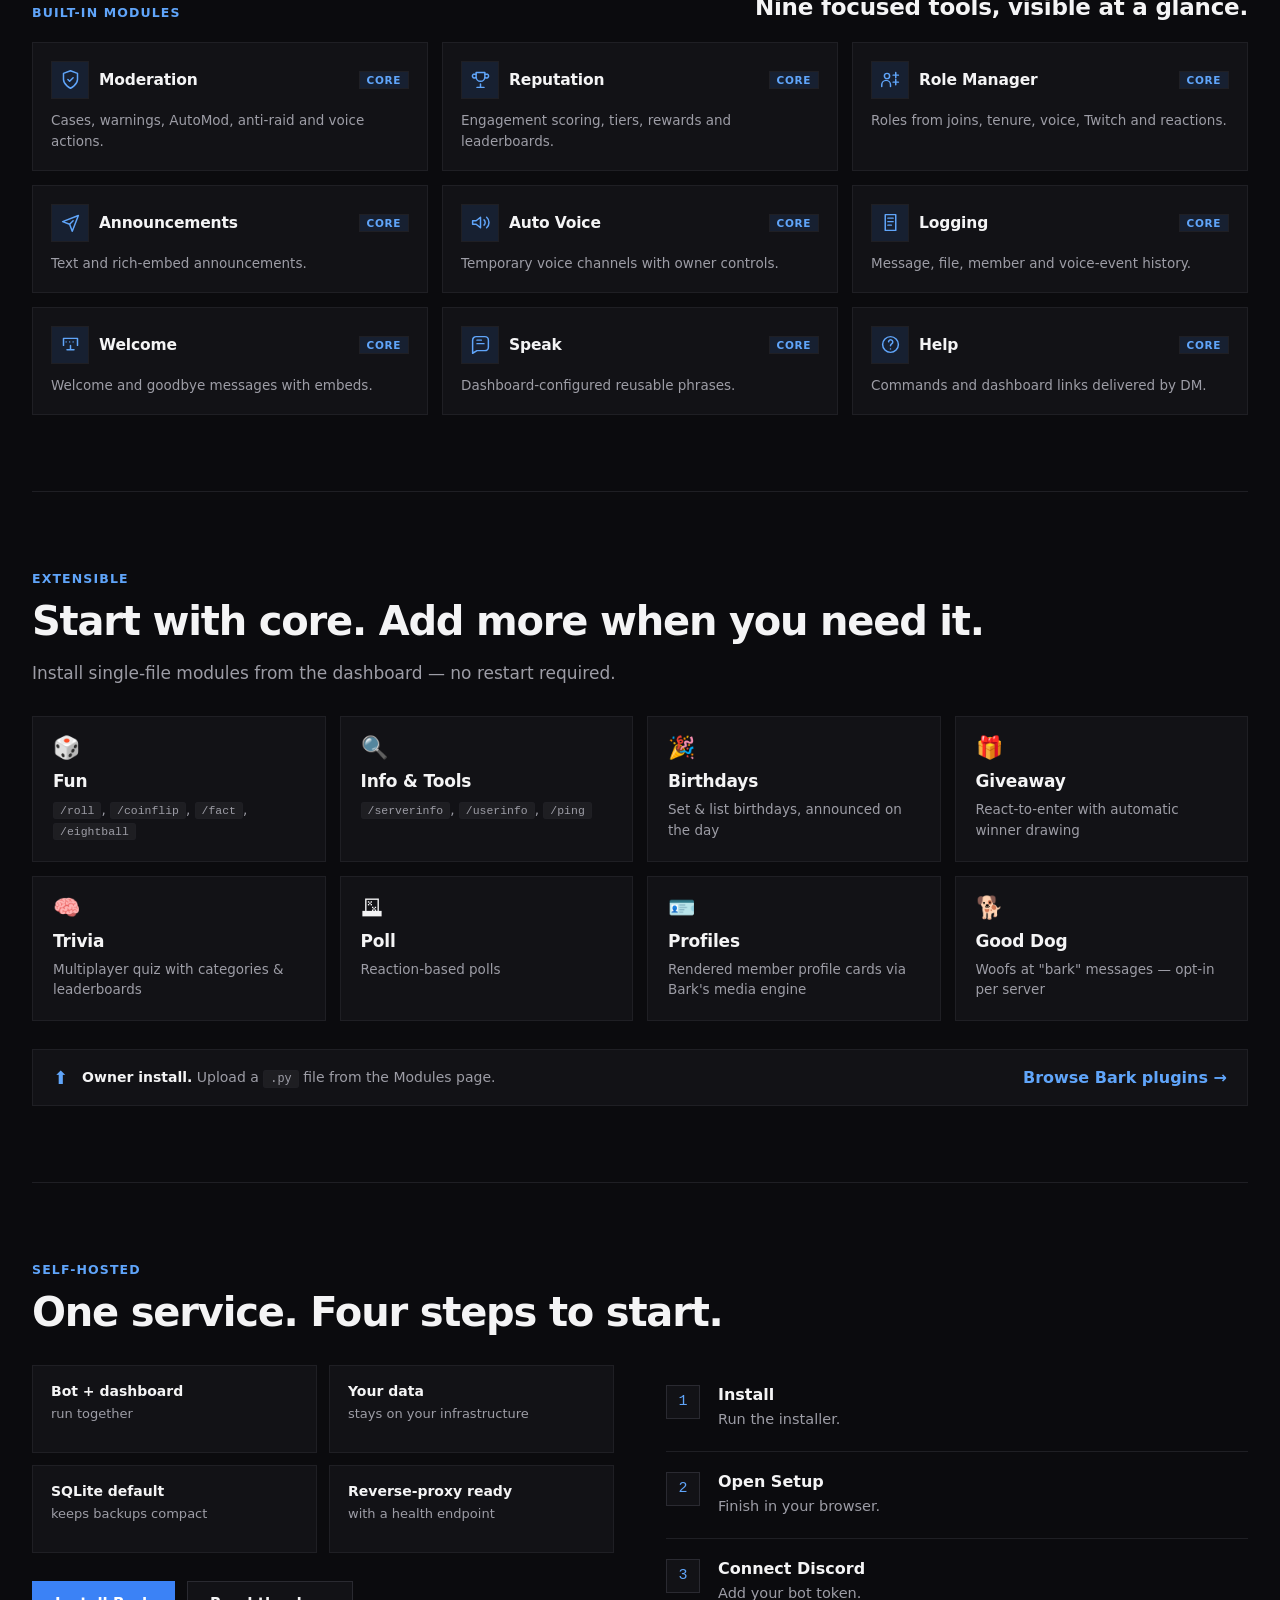
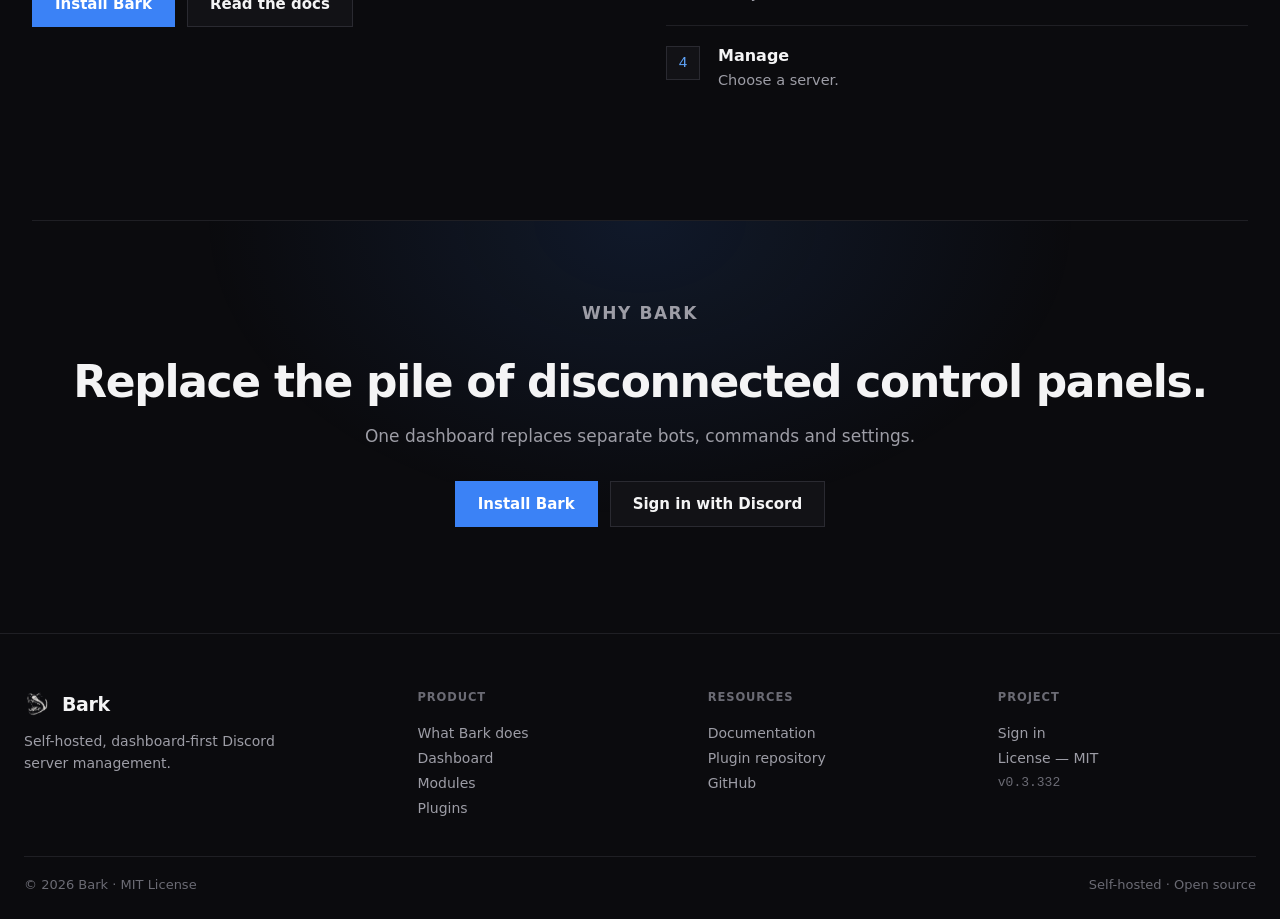
==== commit 020ef9ff: "content: replace carousel with richly populated Bark captures" ====
--- a/index.html
+++ b/index.html
@@ -77,23 +77,23 @@
         <div class="hero-deck">
           <div class="hero-deck-glow" aria-hidden="true"></div>
           <figure class="hero-page is-active" data-hero-page="overview">
-            <img src="assets/screenshots/01-overview.webp" alt="Bark server overview with activity, member counts and quick actions" loading="eager" fetchpriority="high" width="1440" height="900">
+            <img src="assets/screenshots/01-overview.webp?v=2" alt="Bark server overview with banner, icon, activity, member counts and scheduled events" loading="eager" fetchpriority="high" width="1440" height="900">
             <figcaption><strong>Overview</strong><span>Server health, activity and quick actions</span></figcaption>
           </figure>
           <figure class="hero-page" data-hero-page="members" hidden>
-            <img src="assets/screenshots/members.webp" alt="Bark searchable member directory" loading="lazy" width="1440" height="900">
+            <img src="assets/screenshots/members.webp?v=2" alt="Bark searchable member directory with avatars, roles, filters and moderation actions" loading="lazy" width="1440" height="900">
             <figcaption><strong>Members</strong><span>Search, inspect and manage your community</span></figcaption>
           </figure>
           <figure class="hero-page" data-hero-page="moderation" hidden>
-            <img src="assets/screenshots/moderation.webp" alt="Bark moderation workspace" loading="lazy" width="1440" height="900">
+            <img src="assets/screenshots/moderation.webp?v=2" alt="Bark moderation workspace showing populated cases and enforcement history" loading="lazy" width="1440" height="900">
             <figcaption><strong>Moderation</strong><span>Cases, warnings, rulesets and voice actions</span></figcaption>
           </figure>
           <figure class="hero-page" data-hero-page="stats" hidden>
-            <img src="assets/screenshots/stats.webp" alt="Bark statistics dashboard with activity charts" loading="lazy" width="1440" height="900">
+            <img src="assets/screenshots/stats.webp?v=2" alt="Bark statistics dashboard with populated activity, growth and channel charts" loading="lazy" width="1440" height="900">
             <figcaption><strong>Statistics</strong><span>Growth, engagement and reputation trends</span></figcaption>
           </figure>
           <figure class="hero-page" data-hero-page="modules" hidden>
-            <img src="assets/screenshots/modules.webp" alt="Bark modules page with per-server controls" loading="lazy" width="1440" height="900">
+            <img src="assets/screenshots/modules.webp?v=2" alt="Bark modules page showing enabled core modules, commands and configuration states" loading="lazy" width="1440" height="900">
             <figcaption><strong>Modules</strong><span>Enable and configure features per server</span></figcaption>
           </figure>
         </div>
